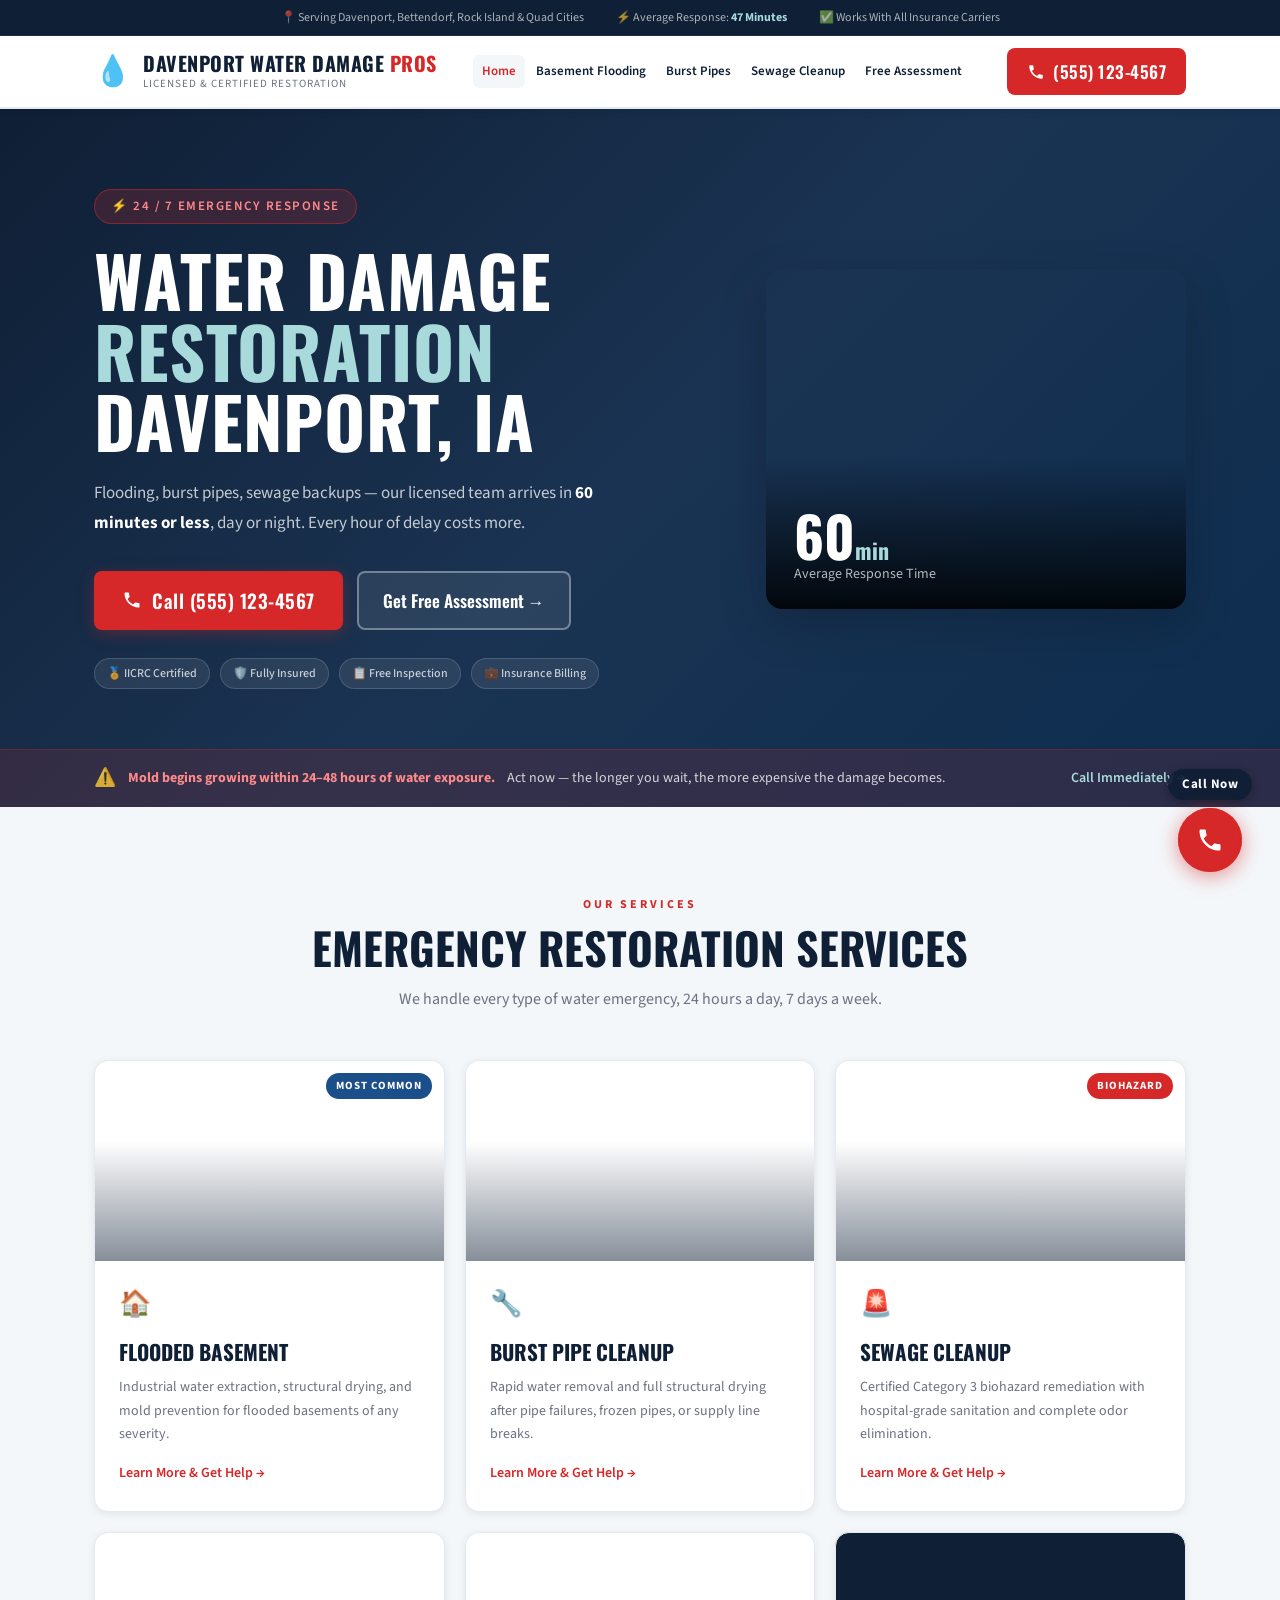
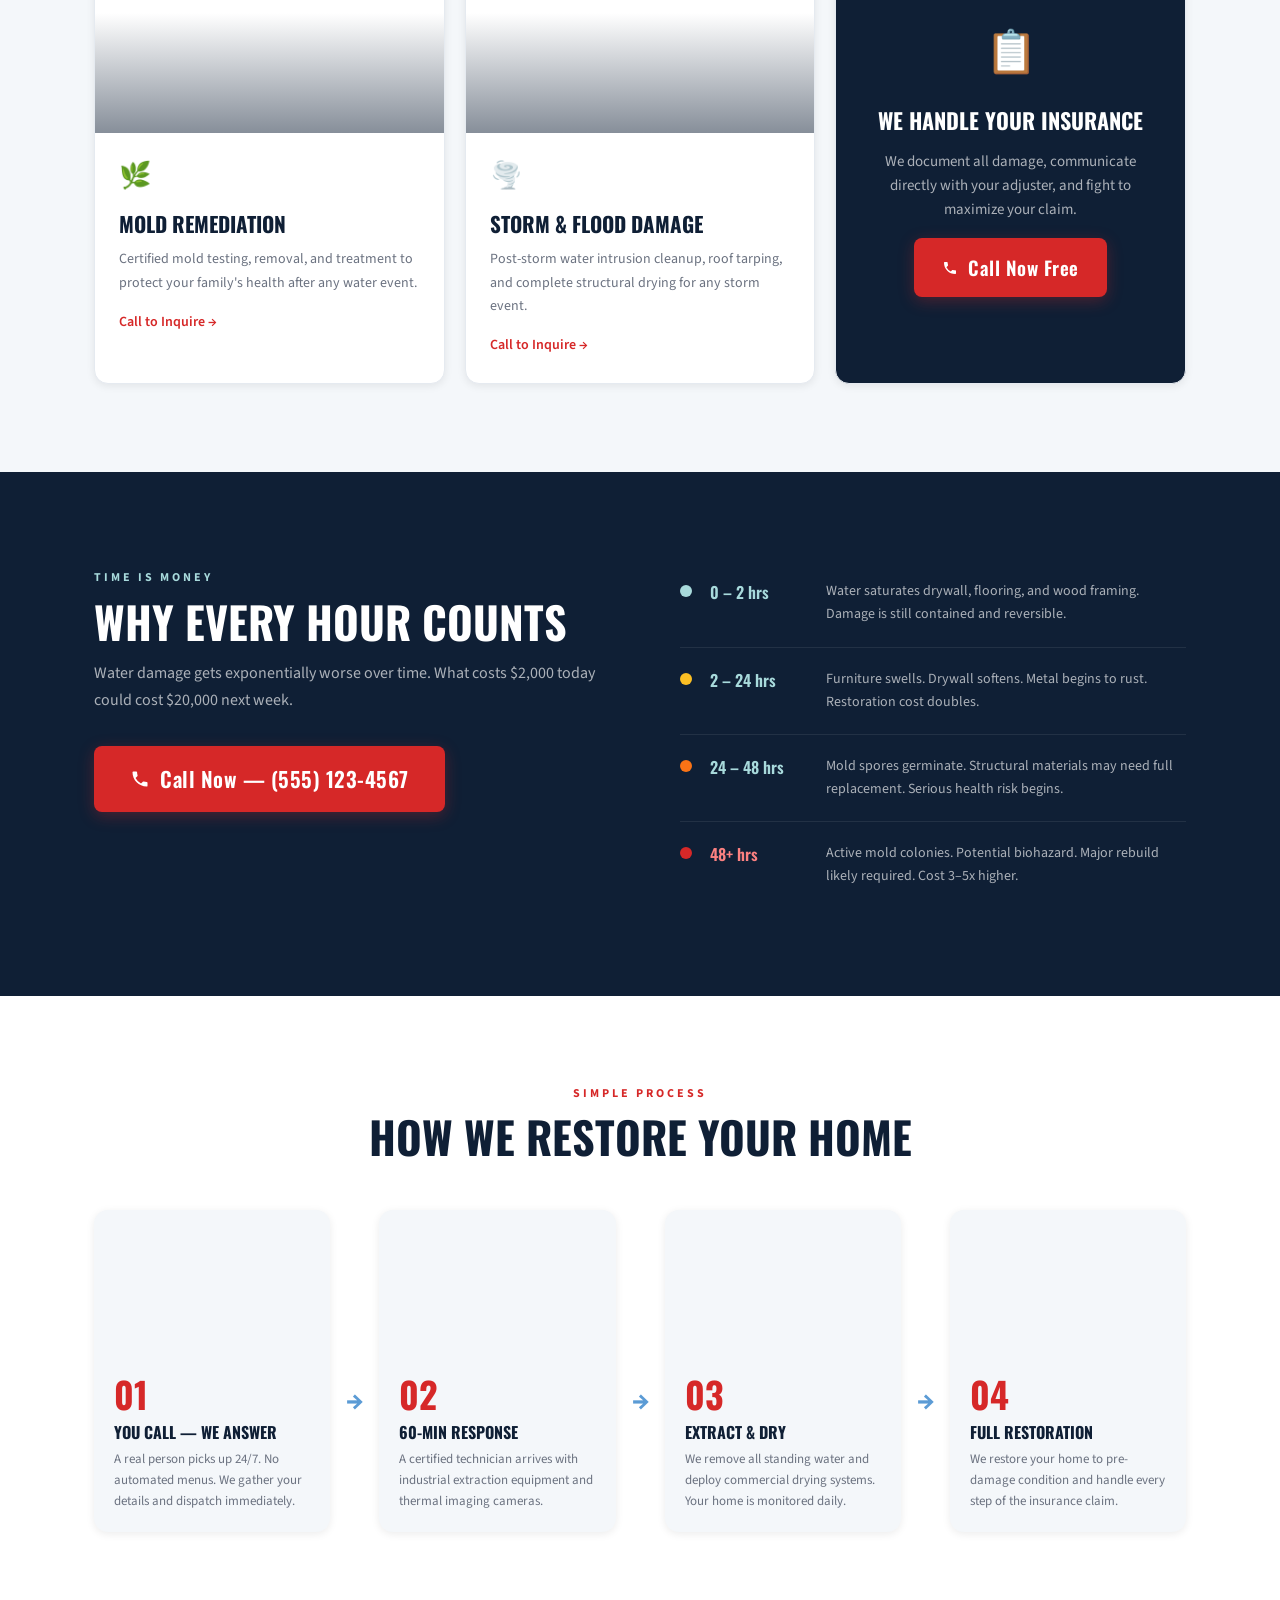
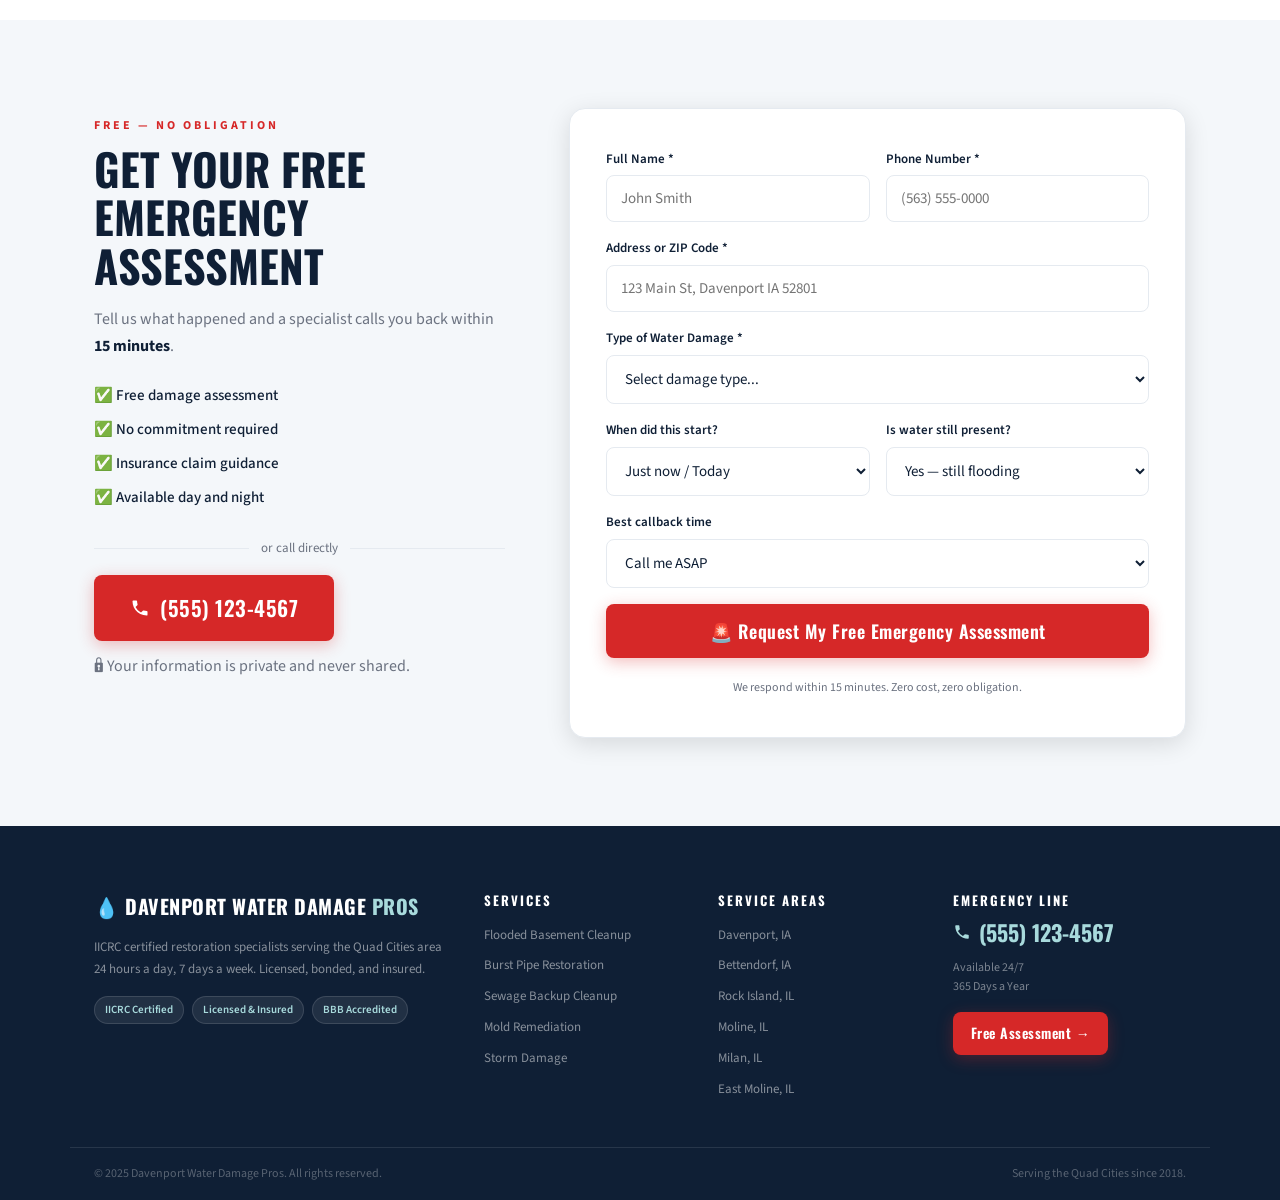
==== website/index.html @ d760209d "Add detailed website pages and lead form with JS handling" ====
<!DOCTYPE html>
<html lang="en">
<head>
  <meta charset="UTF-8" />
  <meta name="viewport" content="width=device-width, initial-scale=1.0"/>
  <meta name="description" content="24/7 emergency water damage restoration in Davenport, IA. Licensed specialists respond in 60 minutes. Flooded basements, burst pipes, sewage cleanup."/>
  <title>Emergency Water Damage Restoration Davenport IA | 24/7 Response</title>
  <link rel="preconnect" href="https://fonts.googleapis.com">
  <link href="https://fonts.googleapis.com/css2?family=Oswald:wght@400;600;700&family=Source+Sans+3:wght@400;500;600&display=swap" rel="stylesheet">
  <link rel="stylesheet" href="styles.css"/>
</head>
<body>

  <!-- TOP BAR -->
  <div class="top-bar">
    <div class="container top-bar-inner">
      <span>📍 Serving Davenport, Bettendorf, Rock Island & Quad Cities</span>
      <span>⚡ Average Response: <strong>47 Minutes</strong></span>
      <span>✅ Works With All Insurance Carriers</span>
    </div>
  </div>

  <!-- HEADER -->
  <header class="site-header">
    <div class="header-inner container">
      <a href="index.html" class="logo">
        <div class="logo-icon-wrap">💧</div>
        <div>
          <div class="logo-name">Davenport Water Damage <span>Pros</span></div>
          <div class="logo-tagline">Licensed & Certified Restoration</div>
        </div>
      </a>
      <nav class="nav-links">
        <a href="index.html" class="active">Home</a>
        <a href="basement.html">Basement Flooding</a>
        <a href="burst-pipe.html">Burst Pipes</a>
        <a href="sewage.html">Sewage Cleanup</a>
        <a href="#contact">Free Assessment</a>
      </nav>
      <a href="tel:+15551234567" class="header-call-btn">
        <svg width="18" height="18" viewBox="0 0 24 24" fill="currentColor"><path d="M6.62 10.79a15.05 15.05 0 006.59 6.59l2.2-2.2a1 1 0 011.01-.24c1.12.37 2.33.57 3.58.57a1 1 0 011 1V20a1 1 0 01-1 1C10.61 21 3 13.39 3 4a1 1 0 011-1h3.5a1 1 0 011 1c0 1.25.2 2.45.57 3.58a1 1 0 01-.24 1.01l-2.21 2.2z"/></svg>
        (555) 123-4567
      </a>
    </div>
  </header>

  <!-- HERO -->
  <section class="hero">
    <div class="hero-image-overlay"></div>
    <div class="hero-content container">
      <div class="hero-left">
        <div class="hero-badge">⚡ 24 / 7 Emergency Response</div>
        <h1 class="hero-title">
          Water Damage<br/>
          <span class="hero-accent">Restoration</span><br/>
          Davenport, IA
        </h1>
        <p class="hero-sub">
          Flooding, burst pipes, sewage backups — our licensed team arrives in <strong>60 minutes or less</strong>, day or night. Every hour of delay costs more.
        </p>
        <div class="hero-actions">
          <a href="tel:+15551234567" class="btn-emergency">
            <svg width="20" height="20" viewBox="0 0 24 24" fill="currentColor"><path d="M6.62 10.79a15.05 15.05 0 006.59 6.59l2.2-2.2a1 1 0 011.01-.24c1.12.37 2.33.57 3.58.57a1 1 0 011 1V20a1 1 0 01-1 1C10.61 21 3 13.39 3 4a1 1 0 011-1h3.5a1 1 0 011 1c0 1.25.2 2.45.57 3.58a1 1 0 01-.24 1.01l-2.21 2.2z"/></svg>
            Call (555) 123-4567
          </a>
          <a href="#contact" class="btn-outline-white">Get Free Assessment →</a>
        </div>
        <div class="hero-trust-row">
          <div class="trust-pill">🏅 IICRC Certified</div>
          <div class="trust-pill">🛡️ Fully Insured</div>
          <div class="trust-pill">📋 Free Inspection</div>
          <div class="trust-pill">💼 Insurance Billing</div>
        </div>
      </div>
      <div class="hero-right">
        <div class="hero-card">
          <div class="hero-card-img" style="background-image:url('https://images.unsplash.com/photo-1558618666-fcd25c85cd64?w=600&auto=format&fit=crop')"></div>
          <div class="hero-card-stat">
            <div class="stat-num">60<span>min</span></div>
            <div class="stat-label">Average Response Time</div>
          </div>
        </div>
      </div>
    </div>
    <div class="hero-mold-warning">
      <div class="container">
        <span class="warning-icon">⚠️</span>
        <strong>Mold begins growing within 24–48 hours of water exposure.</strong>
        <span>Act now — the longer you wait, the more expensive the damage becomes.</span>
        <a href="tel:+15551234567">Call Immediately →</a>
      </div>
    </div>
  </section>

  <!-- SERVICES WITH IMAGES -->
  <section class="services-section" id="services">
    <div class="container">
      <div class="section-header">
        <div class="section-eyebrow">Our Services</div>
        <h2 class="section-title">Emergency Restoration Services</h2>
        <p class="section-sub">We handle every type of water emergency, 24 hours a day, 7 days a week.</p>
      </div>

      <div class="services-grid">

        <a href="basement.html" class="service-card">
          <div class="service-img" style="background-image:url('https://images.unsplash.com/photo-1504307651254-35680f356dfd?w=600&auto=format&fit=crop')">
            <div class="service-img-overlay"></div>
            <div class="service-badge">Most Common</div>
          </div>
          <div class="service-body">
            <div class="service-icon-sm">🏠</div>
            <h3>Flooded Basement</h3>
            <p>Industrial water extraction, structural drying, and mold prevention for flooded basements of any severity.</p>
            <span class="service-cta">Learn More & Get Help →</span>
          </div>
        </a>

        <a href="burst-pipe.html" class="service-card">
          <div class="service-img" style="background-image:url('https://images.unsplash.com/photo-1585771724684-38269d6639fd?w=600&auto=format&fit=crop')">
            <div class="service-img-overlay"></div>
          </div>
          <div class="service-body">
            <div class="service-icon-sm">🔧</div>
            <h3>Burst Pipe Cleanup</h3>
            <p>Rapid water removal and full structural drying after pipe failures, frozen pipes, or supply line breaks.</p>
            <span class="service-cta">Learn More & Get Help →</span>
          </div>
        </a>

        <a href="sewage.html" class="service-card">
          <div class="service-img" style="background-image:url('https://images.unsplash.com/photo-1581094794329-c8112a89af12?w=600&auto=format&fit=crop')">
            <div class="service-img-overlay"></div>
            <div class="service-badge urgent">Biohazard</div>
          </div>
          <div class="service-body">
            <div class="service-icon-sm">🚨</div>
            <h3>Sewage Cleanup</h3>
            <p>Certified Category 3 biohazard remediation with hospital-grade sanitation and complete odor elimination.</p>
            <span class="service-cta">Learn More & Get Help →</span>
          </div>
        </a>

        <div class="service-card">
          <div class="service-img" style="background-image:url('https://images.unsplash.com/photo-1503387762-592deb58ef4e?w=600&auto=format&fit=crop')">
            <div class="service-img-overlay"></div>
          </div>
          <div class="service-body">
            <div class="service-icon-sm">🌿</div>
            <h3>Mold Remediation</h3>
            <p>Certified mold testing, removal, and treatment to protect your family's health after any water event.</p>
            <span class="service-cta">Call to Inquire →</span>
          </div>
        </div>

        <div class="service-card">
          <div class="service-img" style="background-image:url('https://images.unsplash.com/photo-1561484930-998b6a7b22e8?w=600&auto=format&fit=crop')">
            <div class="service-img-overlay"></div>
          </div>
          <div class="service-body">
            <div class="service-icon-sm">🌪️</div>
            <h3>Storm & Flood Damage</h3>
            <p>Post-storm water intrusion cleanup, roof tarping, and complete structural drying for any storm event.</p>
            <span class="service-cta">Call to Inquire →</span>
          </div>
        </div>

        <div class="service-card highlight-card">
          <div class="highlight-card-inner">
            <div class="highlight-icon">📋</div>
            <h3>We Handle Your Insurance</h3>
            <p>We document all damage, communicate directly with your adjuster, and fight to maximize your claim.</p>
            <a href="tel:+15551234567" class="btn-emergency mt-16">
              <svg width="16" height="16" viewBox="0 0 24 24" fill="currentColor"><path d="M6.62 10.79a15.05 15.05 0 006.59 6.59l2.2-2.2a1 1 0 011.01-.24c1.12.37 2.33.57 3.58.57a1 1 0 011 1V20a1 1 0 01-1 1C10.61 21 3 13.39 3 4a1 1 0 011-1h3.5a1 1 0 011 1c0 1.25.2 2.45.57 3.58a1 1 0 01-.24 1.01l-2.21 2.2z"/></svg>
              Call Now Free
            </a>
          </div>
        </div>

      </div>
    </div>
  </section>

  <!-- WHY FAST MATTERS -->
  <section class="timeline-section">
    <div class="container timeline-grid">
      <div class="timeline-left">
        <div class="section-eyebrow light">Time Is Money</div>
        <h2 class="section-title light">Why Every Hour Counts</h2>
        <p style="color:rgba(255,255,255,0.65);margin-bottom:32px;line-height:1.7">Water damage gets exponentially worse over time. What costs $2,000 today could cost $20,000 next week.</p>
        <a href="tel:+15551234567" class="btn-emergency large">
          <svg width="20" height="20" viewBox="0 0 24 24" fill="currentColor"><path d="M6.62 10.79a15.05 15.05 0 006.59 6.59l2.2-2.2a1 1 0 011.01-.24c1.12.37 2.33.57 3.58.57a1 1 0 011 1V20a1 1 0 01-1 1C10.61 21 3 13.39 3 4a1 1 0 011-1h3.5a1 1 0 011 1c0 1.25.2 2.45.57 3.58a1 1 0 01-.24 1.01l-2.21 2.2z"/></svg>
          Call Now — (555) 123-4567
        </a>
      </div>
      <div class="timeline-right">
        <div class="tl-item">
          <div class="tl-dot"></div>
          <div class="tl-time">0 – 2 hrs</div>
          <div class="tl-desc">Water saturates drywall, flooring, and wood framing. Damage is still contained and reversible.</div>
        </div>
        <div class="tl-item">
          <div class="tl-dot yellow"></div>
          <div class="tl-time">2 – 24 hrs</div>
          <div class="tl-desc">Furniture swells. Drywall softens. Metal begins to rust. Restoration cost doubles.</div>
        </div>
        <div class="tl-item">
          <div class="tl-dot orange"></div>
          <div class="tl-time">24 – 48 hrs</div>
          <div class="tl-desc">Mold spores germinate. Structural materials may need full replacement. Serious health risk begins.</div>
        </div>
        <div class="tl-item red">
          <div class="tl-dot red-dot"></div>
          <div class="tl-time">48+ hrs</div>
          <div class="tl-desc">Active mold colonies. Potential biohazard. Major rebuild likely required. Cost 3–5x higher.</div>
        </div>
      </div>
    </div>
  </section>

  <!-- PROCESS -->
  <section class="process-section" id="process">
    <div class="container">
      <div class="section-header">
        <div class="section-eyebrow">Simple Process</div>
        <h2 class="section-title">How We Restore Your Home</h2>
      </div>
      <div class="process-grid">
        <div class="process-step">
          <div class="process-img" style="background-image:url('https://images.unsplash.com/photo-1521791136064-7986c2920216?w=400&auto=format&fit=crop')"></div>
          <div class="process-num">01</div>
          <h4>You Call — We Answer</h4>
          <p>A real person picks up 24/7. No automated menus. We gather your details and dispatch immediately.</p>
        </div>
        <div class="process-arrow">→</div>
        <div class="process-step">
          <div class="process-img" style="background-image:url('https://images.unsplash.com/photo-1504307651254-35680f356dfd?w=400&auto=format&fit=crop')"></div>
          <div class="process-num">02</div>
          <h4>60-Min Response</h4>
          <p>A certified technician arrives with industrial extraction equipment and thermal imaging cameras.</p>
        </div>
        <div class="process-arrow">→</div>
        <div class="process-step">
          <div class="process-img" style="background-image:url('https://images.unsplash.com/photo-1581094794329-c8112a89af12?w=400&auto=format&fit=crop')"></div>
          <div class="process-num">03</div>
          <h4>Extract & Dry</h4>
          <p>We remove all standing water and deploy commercial drying systems. Your home is monitored daily.</p>
        </div>
        <div class="process-arrow">→</div>
        <div class="process-step">
          <div class="process-img" style="background-image:url('https://images.unsplash.com/photo-1560518883-ce09059eeffa?w=400&auto=format&fit=crop')"></div>
          <div class="process-num">04</div>
          <h4>Full Restoration</h4>
          <p>We restore your home to pre-damage condition and handle every step of the insurance claim.</p>
        </div>
      </div>
    </div>
  </section>

  <!-- LEAD FORM -->
  <section class="contact-section" id="contact">
    <div class="container contact-grid">
      <div class="contact-left">
        <div class="section-eyebrow">Free — No Obligation</div>
        <h2 class="section-title">Get Your Free Emergency Assessment</h2>
        <p>Tell us what happened and a specialist calls you back within <strong>15 minutes</strong>.</p>

        <div class="contact-bullets">
          <div class="cbullet">✅ Free damage assessment</div>
          <div class="cbullet">✅ No commitment required</div>
          <div class="cbullet">✅ Insurance claim guidance</div>
          <div class="cbullet">✅ Available day and night</div>
        </div>

        <div class="contact-or">
          <div class="or-line"></div><span>or call directly</span><div class="or-line"></div>
        </div>
        <a href="tel:+15551234567" class="btn-emergency large">
          <svg width="20" height="20" viewBox="0 0 24 24" fill="currentColor"><path d="M6.62 10.79a15.05 15.05 0 006.59 6.59l2.2-2.2a1 1 0 011.01-.24c1.12.37 2.33.57 3.58.57a1 1 0 011 1V20a1 1 0 01-1 1C10.61 21 3 13.39 3 4a1 1 0 011-1h3.5a1 1 0 011 1c0 1.25.2 2.45.57 3.58a1 1 0 01-.24 1.01l-2.21 2.2z"/></svg>
          (555) 123-4567
        </a>
        <p class="privacy-note">🔒 Your information is private and never shared.</p>
      </div>

      <div class="contact-right">
        <form class="lead-form" id="leadForm">
          <div class="form-row">
            <div class="form-group">
              <label>Full Name *</label>
              <input type="text" name="name" placeholder="John Smith" required />
            </div>
            <div class="form-group">
              <label>Phone Number *</label>
              <input type="tel" name="phone" placeholder="(563) 555-0000" required />
            </div>
          </div>
          <div class="form-group">
            <label>Address or ZIP Code *</label>
            <input type="text" name="address" placeholder="123 Main St, Davenport IA 52801" required />
          </div>
          <div class="form-group">
            <label>Type of Water Damage *</label>
            <select name="damage_type" required>
              <option value="">Select damage type...</option>
              <option>Flooded Basement</option>
              <option>Burst or Leaking Pipe</option>
              <option>Sewage Backup</option>
              <option>Storm / Roof Leak</option>
              <option>Appliance Leak</option>
              <option>Other</option>
            </select>
          </div>
          <div class="form-row">
            <div class="form-group">
              <label>When did this start?</label>
              <select name="when_started">
                <option>Just now / Today</option>
                <option>Yesterday</option>
                <option>2–3 days ago</option>
                <option>More than 3 days ago</option>
              </select>
            </div>
            <div class="form-group">
              <label>Is water still present?</label>
              <select name="water_present">
                <option>Yes — still flooding</option>
                <option>Yes — standing water</option>
                <option>No — stopped</option>
                <option>Not sure</option>
              </select>
            </div>
          </div>
          <div class="form-group">
            <label>Best callback time</label>
            <select name="callback_time">
              <option>Call me ASAP</option>
              <option>Within the hour</option>
              <option>Today afternoon</option>
              <option>Today evening</option>
            </select>
          </div>
          <button type="submit" class="btn-emergency full">
            🚨 Request My Free Emergency Assessment
          </button>
          <p class="form-note">We respond within 15 minutes. Zero cost, zero obligation.</p>
        </form>
        <div id="formSuccess" class="form-success hidden">
          <div class="success-check">✅</div>
          <h3>Request Received!</h3>
          <p>A specialist will call you within <strong>15 minutes</strong>. For faster service:</p>
          <a href="tel:+15551234567" class="btn-emergency">
            <svg width="18" height="18" viewBox="0 0 24 24" fill="currentColor"><path d="M6.62 10.79a15.05 15.05 0 006.59 6.59l2.2-2.2a1 1 0 011.01-.24c1.12.37 2.33.57 3.58.57a1 1 0 011 1V20a1 1 0 01-1 1C10.61 21 3 13.39 3 4a1 1 0 011-1h3.5a1 1 0 011 1c0 1.25.2 2.45.57 3.58a1 1 0 01-.24 1.01l-2.21 2.2z"/></svg>
            Call (555) 123-4567 Now
          </a>
        </div>
      </div>
    </div>
  </section>

  <!-- FOOTER -->
  <footer class="site-footer">
    <div class="container footer-grid">
      <div class="footer-brand">
        <div class="footer-logo">💧 Davenport Water Damage <span>Pros</span></div>
        <p>IICRC certified restoration specialists serving the Quad Cities area 24 hours a day, 7 days a week. Licensed, bonded, and insured.</p>
        <div class="footer-certifications">
          <span class="cert-badge">IICRC Certified</span>
          <span class="cert-badge">Licensed & Insured</span>
          <span class="cert-badge">BBB Accredited</span>
        </div>
      </div>
      <div class="footer-nav">
        <div class="footer-nav-title">Services</div>
        <a href="basement.html">Flooded Basement Cleanup</a>
        <a href="burst-pipe.html">Burst Pipe Restoration</a>
        <a href="sewage.html">Sewage Backup Cleanup</a>
        <a href="#services">Mold Remediation</a>
        <a href="#services">Storm Damage</a>
      </div>
      <div class="footer-nav">
        <div class="footer-nav-title">Service Areas</div>
        <span>Davenport, IA</span>
        <span>Bettendorf, IA</span>
        <span>Rock Island, IL</span>
        <span>Moline, IL</span>
        <span>Milan, IL</span>
        <span>East Moline, IL</span>
      </div>
      <div class="footer-contact">
        <div class="footer-nav-title">Emergency Line</div>
        <a href="tel:+15551234567" class="footer-phone">
          <svg width="18" height="18" viewBox="0 0 24 24" fill="currentColor"><path d="M6.62 10.79a15.05 15.05 0 006.59 6.59l2.2-2.2a1 1 0 011.01-.24c1.12.37 2.33.57 3.58.57a1 1 0 011 1V20a1 1 0 01-1 1C10.61 21 3 13.39 3 4a1 1 0 011-1h3.5a1 1 0 011 1c0 1.25.2 2.45.57 3.58a1 1 0 01-.24 1.01l-2.21 2.2z"/></svg>
          (555) 123-4567
        </a>
        <div class="footer-hours">Available 24/7<br/>365 Days a Year</div>
        <a href="#contact" class="btn-emergency mt-16" style="font-size:14px;padding:10px 18px">Free Assessment →</a>
      </div>
    </div>
    <div class="footer-bottom">
      <div class="container footer-bottom-inner">
        <span>© 2025 Davenport Water Damage Pros. All rights reserved.</span>
        <span>Serving the Quad Cities since 2018.</span>
      </div>
    </div>
  </footer>

  <!-- FLOATING CALL BUTTON -->
  <div class="float-call-wrap">
    <div class="float-call-label">Call Now</div>
    <a href="tel:+15551234567" class="float-call-btn" aria-label="Call now">
      <svg width="28" height="28" viewBox="0 0 24 24" fill="currentColor"><path d="M6.62 10.79a15.05 15.05 0 006.59 6.59l2.2-2.2a1 1 0 011.01-.24c1.12.37 2.33.57 3.58.57a1 1 0 011 1V20a1 1 0 01-1 1C10.61 21 3 13.39 3 4a1 1 0 011-1h3.5a1 1 0 011 1c0 1.25.2 2.45.57 3.58a1 1 0 01-.24 1.01l-2.21 2.2z"/></svg>
    </a>
  </div>

  <script src="script.js"></script>
</body>
</html>
---- website/styles.css ----
/* ============================================
   DAVENPORT WATER DAMAGE PROS v2
   Premium emergency restoration site
   ============================================ */

:root {
  --red: #D62828;
  --red-hover: #b51f1f;
  --red-glow: rgba(214,40,40,0.35);
  --navy: #0f1f35;
  --navy-mid: #1a3352;
  --blue: #1B4F8A;
  --blue-light: #5B9BD5;
  --sky: #A8DADC;
  --white: #ffffff;
  --off-white: #F4F7FA;
  --gray: #6B7280;
  --gray-light: #E5EAF0;
  --font-display: 'Oswald', sans-serif;
  --font-body: 'Source Sans 3', sans-serif;
  --shadow-sm: 0 2px 8px rgba(0,0,0,0.08);
  --shadow-md: 0 6px 24px rgba(0,0,0,0.12);
  --shadow-lg: 0 16px 48px rgba(0,0,0,0.18);
  --radius: 10px;
}

*, *::before, *::after { box-sizing: border-box; margin: 0; padding: 0; }
html { scroll-behavior: smooth; }
body { font-family: var(--font-body); color: var(--navy); background: var(--white); line-height: 1.6; }
a { text-decoration: none; color: inherit; }
img { max-width: 100%; }

.container { max-width: 1140px; margin: 0 auto; padding: 0 24px; }
.mt-16 { margin-top: 16px; }

/* ---- ANIMATIONS ---- */
@keyframes fadeUp { from { opacity: 0; transform: translateY(20px); } to { opacity: 1; transform: translateY(0); } }
@keyframes pulse-red { 0%,100% { box-shadow: 0 0 0 0 var(--red-glow); } 60% { box-shadow: 0 0 0 16px rgba(214,40,40,0); } }
@keyframes float { 0%,100% { transform: translateY(0); } 50% { transform: translateY(-6px); } }
@keyframes ring-expand { 0% { transform: scale(1); opacity: 0.6; } 100% { transform: scale(2.2); opacity: 0; } }

/* ---- TOP BAR ---- */
.top-bar {
  background: var(--navy);
  padding: 8px 0;
  font-size: 12px;
  color: rgba(255,255,255,0.65);
  border-bottom: 1px solid rgba(255,255,255,0.08);
}
.top-bar-inner {
  display: flex;
  justify-content: center;
  gap: 32px;
  flex-wrap: wrap;
}
.top-bar strong { color: var(--sky); }

/* ---- HEADER ---- */
.site-header {
  position: sticky; top: 0; z-index: 100;
  background: var(--white);
  border-bottom: 2px solid var(--gray-light);
  box-shadow: var(--shadow-sm);
}
.header-inner {
  display: flex; align-items: center; justify-content: space-between;
  padding-top: 12px; padding-bottom: 12px; gap: 16px;
  flex-wrap: nowrap; overflow: visible;
}
.logo { display: flex; align-items: center; gap: 12px; }
.logo-icon-wrap { font-size: 30px; line-height: 1; }
.logo-name {
  font-family: var(--font-display);
  font-size: 20px; font-weight: 700;
  color: var(--navy); line-height: 1.2;
  text-transform: uppercase; letter-spacing: 0.5px;
}
.logo-name span { color: var(--red); }
.logo-tagline { font-size: 11px; color: var(--gray); letter-spacing: 1px; text-transform: uppercase; }

.nav-links { display: flex; align-items: center; gap: 2px; flex-shrink: 0; }
.nav-links a {
  font-size: 13px; font-weight: 600; color: var(--navy);
  padding: 6px 9px; border-radius: 6px;
  transition: all 0.15s;
  white-space: nowrap;
}
.nav-links a:hover, .nav-links a.active { background: var(--off-white); color: var(--red); }

.header-call-btn {
  display: flex; align-items: center; gap: 8px;
  background: var(--red); color: white;
  padding: 10px 20px; border-radius: 8px;
  font-family: var(--font-display);
  font-size: 17px; font-weight: 600; letter-spacing: 0.5px;
  transition: background 0.2s;
  white-space: nowrap;
  animation: pulse-red 2.5s infinite;
}
.header-call-btn:hover { background: var(--red-hover); }

/* ---- BUTTONS ---- */
.btn-emergency {
  display: inline-flex; align-items: center; gap: 10px;
  background: var(--red); color: white;
  padding: 14px 28px; border-radius: 8px;
  font-family: var(--font-display);
  font-size: 19px; font-weight: 600; letter-spacing: 0.5px;
  border: none; cursor: pointer;
  transition: background 0.2s, transform 0.15s;
  box-shadow: 0 4px 16px rgba(214,40,40,0.3);
}
.btn-emergency:hover { background: var(--red-hover); transform: translateY(-2px); }
.btn-emergency.large { font-size: 21px; padding: 16px 36px; }
.btn-emergency.full { width: 100%; justify-content: center; font-size: 18px; }

.btn-outline-white {
  display: inline-flex; align-items: center; gap: 8px;
  background: rgba(255,255,255,0.08);
  color: white; padding: 14px 24px; border-radius: 8px;
  font-family: var(--font-display); font-size: 17px; font-weight: 600;
  border: 2px solid rgba(255,255,255,0.35);
  transition: all 0.2s;
}
.btn-outline-white:hover { background: rgba(255,255,255,0.15); border-color: white; }

/* ---- HERO ---- */
.hero {
  background: linear-gradient(135deg, var(--navy) 0%, var(--navy-mid) 50%, #0d2d4f 100%);
  position: relative; overflow: hidden;
}
.hero-image-overlay {
  position: absolute; inset: 0;
  background:
    url('https://images.unsplash.com/photo-1558618666-fcd25c85cd64?w=1400&auto=format&fit=crop') center/cover no-repeat;
  opacity: 0.07;
}
.hero-content {
  position: relative; z-index: 1;
  display: grid; grid-template-columns: 1fr 420px; gap: 60px;
  align-items: center; padding: 80px 24px 60px;
}
.hero-badge {
  display: inline-flex; align-items: center; gap: 8px;
  background: rgba(214,40,40,0.2); border: 1px solid rgba(214,40,40,0.5);
  color: #ff8a8a; padding: 6px 16px; border-radius: 100px;
  font-size: 13px; font-weight: 600; letter-spacing: 1.5px; text-transform: uppercase;
  margin-bottom: 20px;
  animation: fadeUp 0.5s ease both;
}
.hero-title {
  font-family: var(--font-display);
  font-size: clamp(44px, 5.5vw, 72px);
  font-weight: 700; color: white; line-height: 1.0;
  text-transform: uppercase; letter-spacing: 1px;
  margin-bottom: 24px;
  animation: fadeUp 0.5s 0.1s ease both;
}
.hero-accent { color: var(--sky); }
.hero-sub {
  font-size: 17px; color: rgba(255,255,255,0.75);
  max-width: 520px; line-height: 1.75; margin-bottom: 32px;
  animation: fadeUp 0.5s 0.2s ease both;
}
.hero-sub strong { color: white; }
.hero-actions {
  display: flex; gap: 14px; flex-wrap: wrap; margin-bottom: 28px;
  animation: fadeUp 0.5s 0.3s ease both;
}
.hero-trust-row {
  display: flex; gap: 10px; flex-wrap: wrap;
  animation: fadeUp 0.5s 0.4s ease both;
}
.trust-pill {
  background: rgba(255,255,255,0.08); border: 1px solid rgba(255,255,255,0.15);
  color: rgba(255,255,255,0.75); padding: 5px 12px; border-radius: 100px;
  font-size: 12px; font-weight: 500;
}

/* Hero right card */
.hero-right { animation: fadeUp 0.5s 0.5s ease both; }
.hero-card { position: relative; border-radius: 16px; overflow: hidden; box-shadow: var(--shadow-lg); }
.hero-card-img {
  height: 340px;
  background-size: cover; background-position: center;
}
.hero-card-stat {
  position: absolute; bottom: 0; left: 0; right: 0;
  background: linear-gradient(transparent, rgba(0,0,0,0.85));
  padding: 48px 28px 24px;
  display: flex; flex-direction: column;
}
.stat-num {
  font-family: var(--font-display); font-size: 56px; font-weight: 700;
  color: white; line-height: 1;
}
.stat-num span { font-size: 22px; color: var(--sky); }
.stat-label { color: rgba(255,255,255,0.7); font-size: 14px; }

/* Mold warning bar */
.hero-mold-warning {
  background: rgba(214,40,40,0.15);
  border-top: 1px solid rgba(214,40,40,0.3);
  padding: 14px 24px;
  position: relative; z-index: 1;
}
.hero-mold-warning .container {
  display: flex; align-items: center; gap: 12px; flex-wrap: wrap;
  font-size: 14px; color: rgba(255,255,255,0.8);
}
.warning-icon { font-size: 18px; flex-shrink: 0; }
.hero-mold-warning strong { color: #ff8a8a; }
.hero-mold-warning a { color: var(--sky); font-weight: 600; margin-left: auto; }

/* ---- SECTION COMMON ---- */
.section-header { text-align: center; margin-bottom: 48px; }
.section-eyebrow {
  text-transform: uppercase; letter-spacing: 3px;
  font-size: 12px; font-weight: 700; color: var(--red);
  margin-bottom: 10px;
}
.section-eyebrow.light { color: var(--sky); }
.section-title {
  font-family: var(--font-display);
  font-size: clamp(28px, 4vw, 44px); font-weight: 700;
  color: var(--navy); text-transform: uppercase;
  line-height: 1.1; margin-bottom: 14px;
}
.section-title.light { color: white; }
.section-sub { font-size: 16px; color: var(--gray); max-width: 560px; margin: 0 auto; }

/* ---- SERVICES ---- */
.services-section { padding: 88px 0; background: var(--off-white); }
.services-grid {
  display: grid;
  grid-template-columns: repeat(3, 1fr);
  gap: 20px;
}
.service-card {
  background: white; border-radius: 14px;
  overflow: hidden; box-shadow: var(--shadow-sm);
  transition: all 0.25s; display: block;
  border: 1px solid var(--gray-light);
}
.service-card:hover { transform: translateY(-5px); box-shadow: var(--shadow-md); }

.service-img {
  height: 200px; background-size: cover; background-position: center;
  position: relative;
}
.service-img-overlay {
  position: absolute; inset: 0;
  background: linear-gradient(to bottom, transparent 40%, rgba(15,31,53,0.5));
}
.service-badge {
  position: absolute; top: 12px; right: 12px;
  background: var(--blue); color: white;
  padding: 4px 10px; border-radius: 100px;
  font-size: 11px; font-weight: 700; letter-spacing: 1px; text-transform: uppercase;
}
.service-badge.urgent { background: var(--red); }

.service-body { padding: 22px 24px 26px; }
.service-icon-sm { font-size: 26px; margin-bottom: 10px; display: block; }
.service-body h3 {
  font-family: var(--font-display); font-size: 21px; font-weight: 700;
  color: var(--navy); text-transform: uppercase; margin-bottom: 8px;
}
.service-body p { font-size: 14px; color: var(--gray); line-height: 1.65; margin-bottom: 14px; }
.service-cta { color: var(--red); font-weight: 600; font-size: 14px; }

.highlight-card {
  background: var(--navy);
  display: flex; align-items: center; justify-content: center;
}
.highlight-card-inner { padding: 36px 28px; text-align: center; }
.highlight-icon { font-size: 42px; margin-bottom: 16px; }
.highlight-card h3 {
  font-family: var(--font-display); font-size: 22px; font-weight: 700;
  color: white; text-transform: uppercase; margin-bottom: 12px;
}
.highlight-card p { color: rgba(255,255,255,0.65); font-size: 15px; line-height: 1.6; margin-bottom: 0; }

/* ---- TIMELINE ---- */
.timeline-section {
  background: var(--navy);
  padding: 88px 0;
}
.timeline-grid {
  display: grid; grid-template-columns: 1fr 1fr; gap: 80px; align-items: start;
}
.timeline-left { padding-top: 8px; }
.tl-item {
  display: grid; grid-template-columns: 14px 100px 1fr; align-items: start;
  gap: 16px; padding: 20px 0; border-bottom: 1px solid rgba(255,255,255,0.08);
}
.tl-item:last-child { border-bottom: none; }
.tl-dot {
  width: 12px; height: 12px; border-radius: 50%;
  background: var(--sky); margin-top: 5px; flex-shrink: 0;
}
.tl-dot.yellow { background: #FBBF24; }
.tl-dot.orange { background: #F97316; }
.tl-dot.red-dot { background: var(--red); }
.tl-time {
  font-family: var(--font-display); font-size: 16px; font-weight: 600;
  color: var(--sky);
}
.tl-item.red .tl-time { color: #fc8181; }
.tl-desc { font-size: 14px; color: rgba(255,255,255,0.65); line-height: 1.65; }

/* ---- PROCESS ---- */
.process-section { padding: 88px 0; background: white; }
.process-grid {
  display: flex; align-items: flex-start; gap: 16px; flex-wrap: wrap; justify-content: center;
}
.process-step {
  flex: 1; min-width: 200px; max-width: 240px;
  background: var(--off-white); border-radius: 14px; overflow: hidden;
  box-shadow: var(--shadow-sm);
}
.process-img {
  height: 150px; background-size: cover; background-position: center;
}
.process-num {
  font-family: var(--font-display); font-size: 36px; font-weight: 700;
  color: var(--red); padding: 16px 20px 0; line-height: 1;
}
.process-step h4 {
  font-family: var(--font-display); font-size: 16px; font-weight: 700;
  color: var(--navy); text-transform: uppercase;
  padding: 8px 20px 4px;
}
.process-step p { font-size: 13px; color: var(--gray); padding: 0 20px 20px; line-height: 1.6; }
.process-arrow {
  font-size: 28px; color: var(--blue-light);
  align-self: center; padding-top: 60px; font-weight: 700; flex-shrink: 0;
}

/* ---- CONTACT ---- */
.contact-section { padding: 88px 0; background: var(--off-white); }
.contact-grid { display: grid; grid-template-columns: 1fr 1.5fr; gap: 64px; align-items: start; }
.contact-left { padding-top: 8px; }
.contact-left .section-title { text-align: left; margin-bottom: 16px; }
.contact-left p { color: var(--gray); font-size: 16px; margin-bottom: 24px; line-height: 1.7; }
.contact-left p strong { color: var(--navy); }
.contact-bullets { display: flex; flex-direction: column; gap: 10px; margin-bottom: 28px; }
.cbullet { font-size: 15px; color: var(--navy); font-weight: 500; }
.contact-or {
  display: flex; align-items: center; gap: 12px;
  color: var(--gray); font-size: 13px; margin-bottom: 16px;
}
.or-line { flex: 1; height: 1px; background: var(--gray-light); }
.privacy-note { font-size: 12px; color: var(--gray); margin-top: 12px; }

/* Form */
.contact-right {
  background: white; border-radius: 16px; padding: 40px 36px;
  box-shadow: var(--shadow-md); border: 1px solid var(--gray-light);
}
.lead-form { display: flex; flex-direction: column; gap: 16px; }
.form-row { display: grid; grid-template-columns: 1fr 1fr; gap: 16px; }
.form-group { display: flex; flex-direction: column; gap: 6px; }
.form-group label { font-size: 13px; font-weight: 600; color: var(--navy); }
.form-group input, .form-group select {
  padding: 12px 14px; border: 1.5px solid var(--gray-light);
  border-radius: 8px; font-family: var(--font-body);
  font-size: 15px; color: var(--navy); background: white;
  transition: border-color 0.2s; appearance: auto;
}
.form-group input:focus, .form-group select:focus {
  outline: none; border-color: var(--blue);
  box-shadow: 0 0 0 3px rgba(27,79,138,0.1);
}
.form-note { text-align: center; font-size: 12px; color: var(--gray); margin-top: 4px; }

.form-success { text-align: center; padding: 48px 20px; }
.form-success.hidden { display: none; }
.success-check { font-size: 52px; margin-bottom: 16px; }
.form-success h3 {
  font-family: var(--font-display); font-size: 28px; font-weight: 700;
  color: var(--navy); text-transform: uppercase; margin-bottom: 10px;
}
.form-success p { color: var(--gray); font-size: 15px; margin-bottom: 20px; }
.form-success p strong { color: var(--navy); }

/* ---- FOOTER ---- */
.site-footer { background: var(--navy); padding: 64px 0 0; }
.footer-grid {
  display: grid; grid-template-columns: 1.8fr 1fr 1fr 1.2fr; gap: 40px;
  padding-bottom: 48px; border-bottom: 1px solid rgba(255,255,255,0.1);
}
.footer-logo {
  font-family: var(--font-display); font-size: 20px; font-weight: 700;
  color: white; margin-bottom: 14px; text-transform: uppercase; letter-spacing: 0.5px;
}
.footer-logo span { color: var(--sky); }
.footer-brand p { font-size: 13px; color: rgba(255,255,255,0.5); line-height: 1.7; margin-bottom: 16px; }
.footer-certifications { display: flex; gap: 8px; flex-wrap: wrap; }
.cert-badge {
  font-size: 11px; font-weight: 600; padding: 4px 10px; border-radius: 100px;
  background: rgba(255,255,255,0.08); color: var(--sky);
  border: 1px solid rgba(255,255,255,0.12);
}
.footer-nav { display: flex; flex-direction: column; gap: 10px; }
.footer-nav-title {
  font-family: var(--font-display); font-size: 13px; font-weight: 700;
  color: white; text-transform: uppercase; letter-spacing: 2px; margin-bottom: 4px;
}
.footer-nav a, .footer-nav span { font-size: 13px; color: rgba(255,255,255,0.5); transition: color 0.2s; }
.footer-nav a:hover { color: var(--sky); }
.footer-phone {
  display: flex; align-items: center; gap: 8px;
  font-family: var(--font-display); font-size: 22px; font-weight: 700;
  color: var(--sky); margin-bottom: 8px;
}
.footer-hours { font-size: 12px; color: rgba(255,255,255,0.45); line-height: 1.6; }
.footer-bottom { padding: 16px 0; }
.footer-bottom-inner {
  display: flex; justify-content: space-between; flex-wrap: wrap;
  font-size: 12px; color: rgba(255,255,255,0.3); gap: 8px;
}

/* ---- FLOATING CALL BUTTON ---- */
.float-call-wrap {
  position: fixed; bottom: 28px; right: 28px;
  z-index: 999;
  display: flex; flex-direction: column; align-items: center; gap: 8px;
  pointer-events: none;
}
.float-call-label {
  background: rgba(15,31,53,0.92); color: white;
  padding: 5px 14px; border-radius: 100px;
  font-size: 13px; font-weight: 700; letter-spacing: 0.5px;
  box-shadow: 0 2px 10px rgba(0,0,0,0.3);
  pointer-events: none;
  white-space: nowrap;
  animation: float 2.5s ease-in-out infinite;
}
.float-call-btn {
  width: 64px; height: 64px; border-radius: 50%;
  background: var(--red); color: white;
  display: flex; align-items: center; justify-content: center;
  box-shadow: 0 4px 20px rgba(214,40,40,0.5), 0 0 0 0 var(--red-glow);
  animation: pulse-red 2s infinite;
  pointer-events: all;
  transition: transform 0.2s, background 0.2s;
  position: relative;
}
.float-call-btn::before {
  content: '';
  position: absolute; inset: 0; border-radius: 50%;
  border: 2px solid rgba(214,40,40,0.5);
  animation: ring-expand 2s infinite;
}
.float-call-btn::after {
  content: '';
  position: absolute; inset: 0; border-radius: 50%;
  border: 2px solid rgba(214,40,40,0.3);
  animation: ring-expand 2s 0.5s infinite;
}
.float-call-btn:hover { background: var(--red-hover); transform: scale(1.1); }

/* ---- INNER PAGES ---- */
.inner-hero {
  background: linear-gradient(135deg, var(--navy), var(--navy-mid));
  padding: 70px 24px; text-align: center; position: relative; overflow: hidden;
}
.inner-hero::before {
  content: ''; position: absolute; inset: 0;
  background: radial-gradient(ellipse at 80% 50%, rgba(91,155,213,0.12) 0%, transparent 60%);
}
.inner-hero .hero-title { font-size: clamp(32px, 5vw, 58px); position: relative; }
.inner-hero .hero-sub { font-size: 16px; margin: 0 auto 28px; max-width: 640px; position: relative; }
.inner-hero .hero-actions { justify-content: center; position: relative; }

.inner-content { max-width: 820px; margin: 0 auto; padding: 64px 24px; }
.inner-content h2 {
  font-family: var(--font-display); font-size: 26px; font-weight: 700;
  color: var(--navy); text-transform: uppercase; margin: 40px 0 14px;
}
.inner-content h2:first-child { margin-top: 0; }
.inner-content p { font-size: 15px; color: #444; line-height: 1.8; margin-bottom: 16px; }
.inner-content ul { padding-left: 20px; margin-bottom: 18px; }
.inner-content li { font-size: 15px; color: #444; line-height: 1.8; margin-bottom: 8px; }
.inner-cta-bar {
  background: var(--navy); border-radius: 14px;
  padding: 36px 32px; text-align: center; margin: 40px 0;
}
.inner-cta-bar h3 {
  font-family: var(--font-display); font-size: 26px; font-weight: 700;
  color: white; text-transform: uppercase; margin-bottom: 8px;
}
.inner-cta-bar p { color: rgba(255,255,255,0.65); font-size: 15px; margin-bottom: 22px; }

/* ---- RESPONSIVE ---- */
@media (max-width: 960px) {
  .hero-content { grid-template-columns: 1fr; gap: 40px; }
  .hero-right { max-width: 460px; }
  .services-grid { grid-template-columns: repeat(2, 1fr); }
  .footer-grid { grid-template-columns: 1fr 1fr; }
  .timeline-grid { grid-template-columns: 1fr; gap: 48px; }
  .contact-grid { grid-template-columns: 1fr; gap: 40px; }
  .nav-links { display: none; }
}

@media (max-width: 640px) {
  .services-grid { grid-template-columns: 1fr; }
  .footer-grid { grid-template-columns: 1fr; }
  .process-grid { flex-direction: column; align-items: center; }
  .process-arrow { transform: rotate(90deg); padding-top: 0; }
  .form-row { grid-template-columns: 1fr; }
  .top-bar-inner { flex-direction: column; gap: 4px; text-align: center; }
  .hero-content { padding: 48px 24px 40px; }
  .hero-actions { flex-direction: column; }
  .btn-emergency, .btn-outline-white { width: 100%; justify-content: center; }
  .float-call-btn { width: 58px; height: 58px; }
  .float-call-wrap { bottom: 20px; right: 20px; }
}
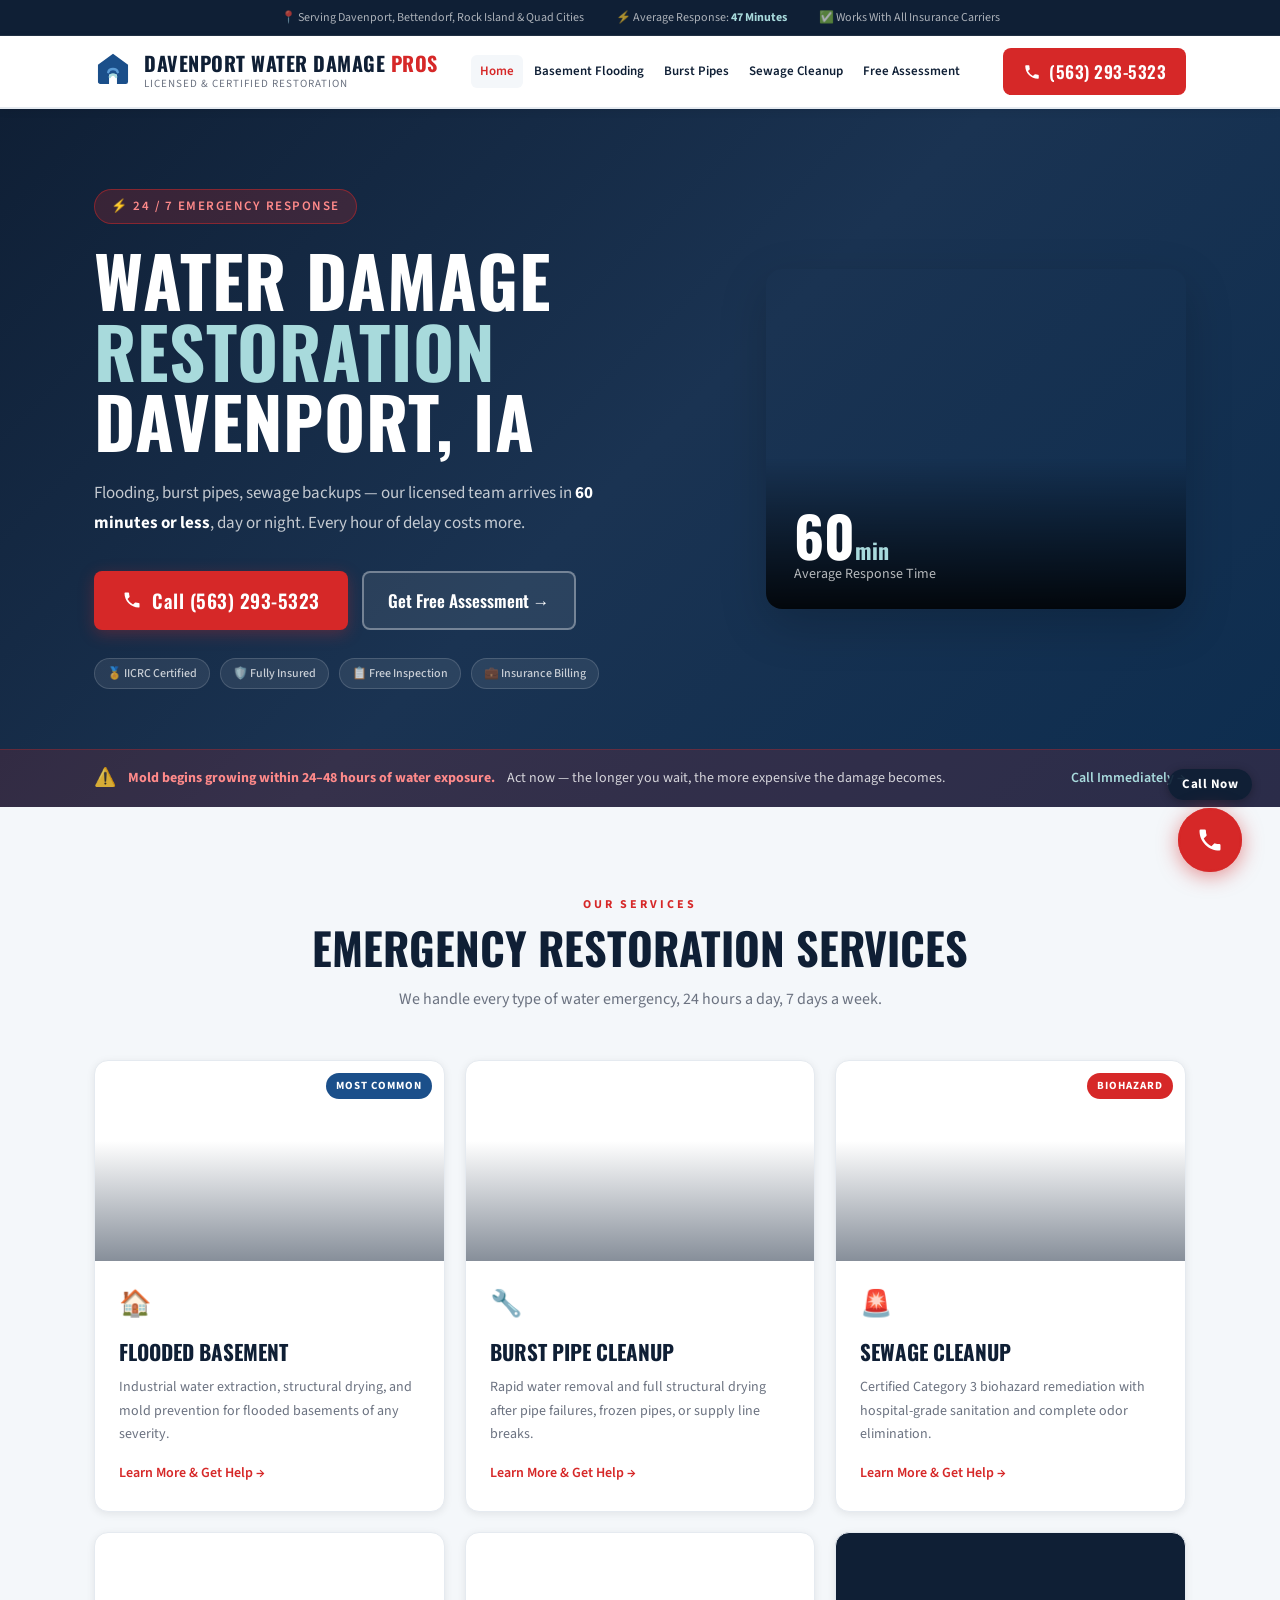
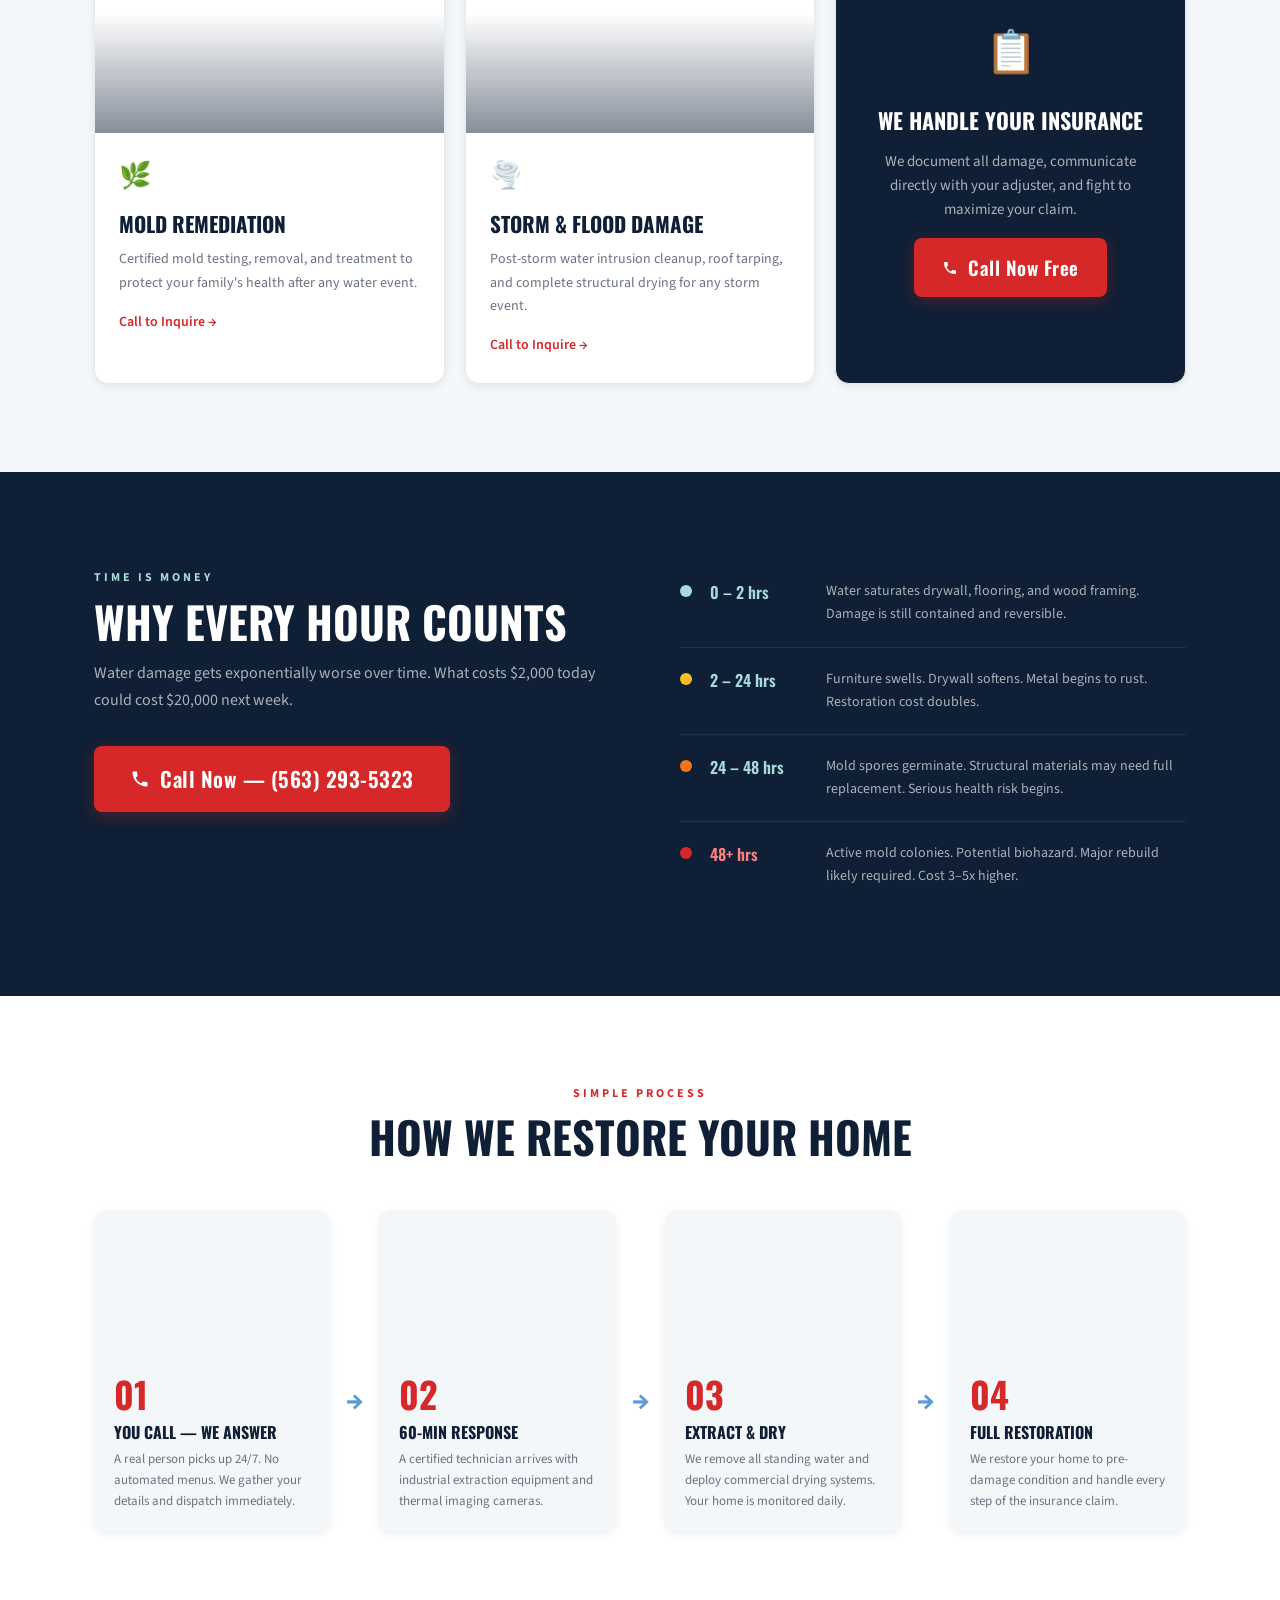
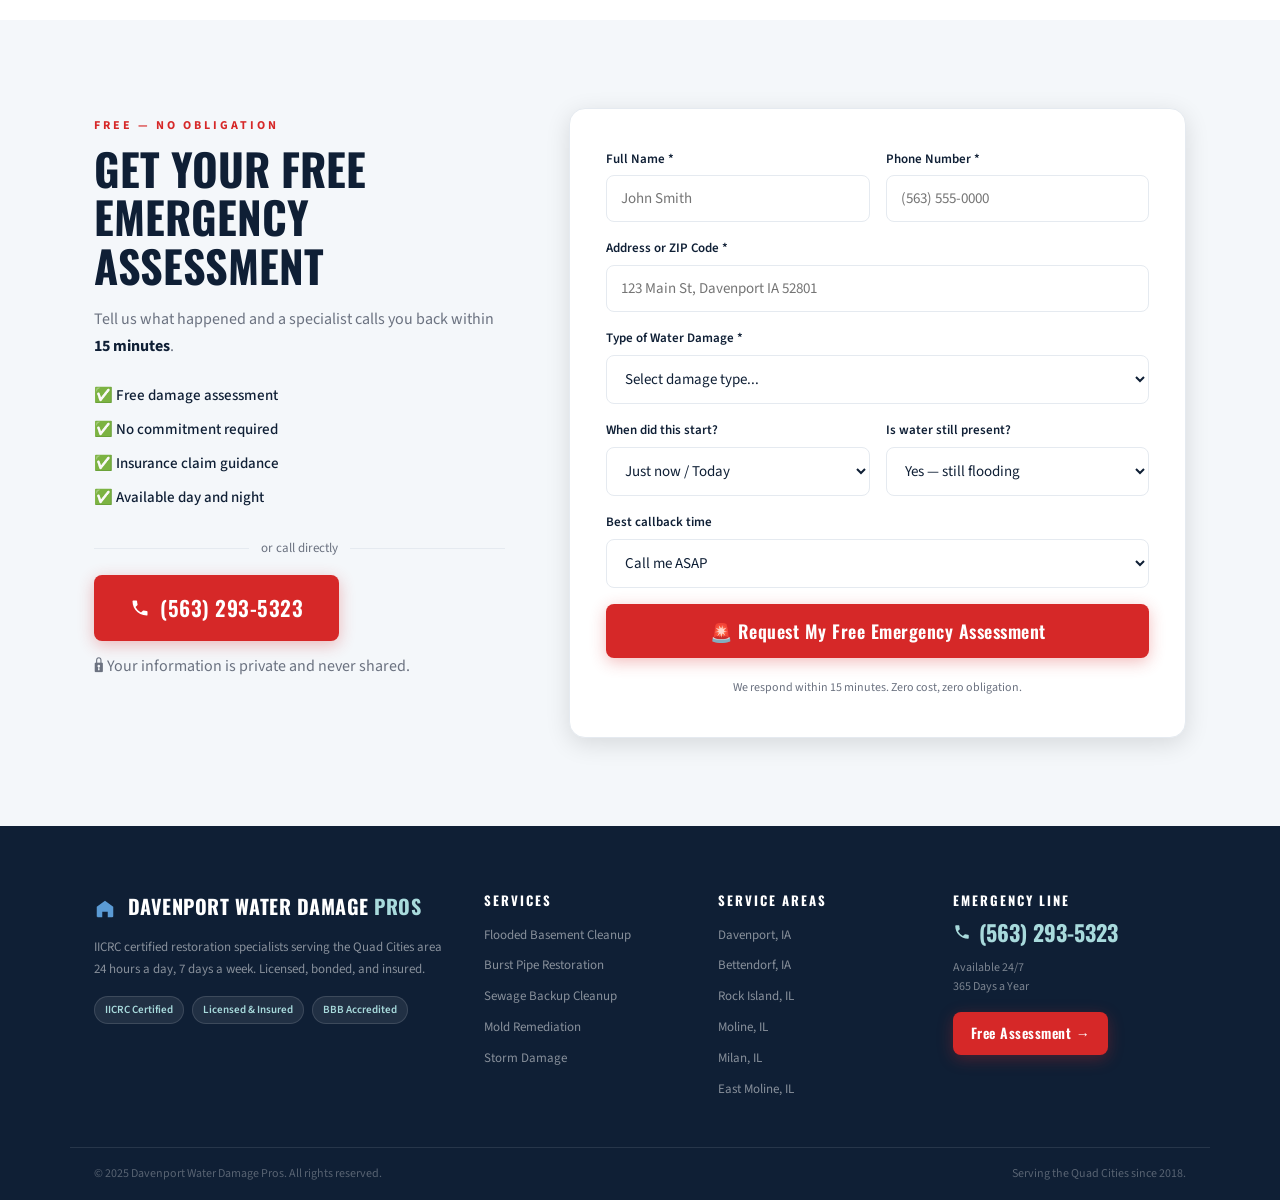
==== commit 88cfcce1: "added house favicon" ====
--- a/website/index.html
+++ b/website/index.html
@@ -7,6 +7,7 @@
   <title>Emergency Water Damage Restoration Davenport IA | 24/7 Response</title>
   <link rel="preconnect" href="https://fonts.googleapis.com">
   <link href="https://fonts.googleapis.com/css2?family=Oswald:wght@400;600;700&family=Source+Sans+3:wght@400;500;600&display=swap" rel="stylesheet">
+  <link rel="icon" type="image/svg+xml" href="favicon.svg"/>
   <link rel="stylesheet" href="styles.css"/>
 </head>
 <body>
@@ -24,7 +25,7 @@
   <header class="site-header">
     <div class="header-inner container">
       <a href="index.html" class="logo">
-        <div class="logo-icon-wrap">💧</div>
+        <div class="logo-icon-wrap"><svg width="38" height="38" viewBox="0 0 24 24" fill="none" xmlns="http://www.w3.org/2000/svg"><path d="M3 9.5L12 3L21 9.5V20C21 20.55 20.55 21 20 21H15V15H9V21H4C3.45 21 3 20.55 3 20V9.5Z" fill="#1B4F8A" stroke="#1B4F8A" stroke-width="1"/><path d="M9 14C9 14 9.5 12 12 12C14.5 12 15 14 15 14" stroke="#5B9BD5" stroke-width="1.5" stroke-linecap="round"/><path d="M10 17C10 17 10.5 15.5 12 15.5C13.5 15.5 14 17 14 17" stroke="#A8DADC" stroke-width="1.5" stroke-linecap="round"/></svg></div>
         <div>
           <div class="logo-name">Davenport Water Damage <span>Pros</span></div>
           <div class="logo-tagline">Licensed & Certified Restoration</div>
@@ -37,9 +38,9 @@
         <a href="sewage.html">Sewage Cleanup</a>
         <a href="#contact">Free Assessment</a>
       </nav>
-      <a href="tel:+15551234567" class="header-call-btn">
+      <a href="tel:+15632935323" class="header-call-btn">
         <svg width="18" height="18" viewBox="0 0 24 24" fill="currentColor"><path d="M6.62 10.79a15.05 15.05 0 006.59 6.59l2.2-2.2a1 1 0 011.01-.24c1.12.37 2.33.57 3.58.57a1 1 0 011 1V20a1 1 0 01-1 1C10.61 21 3 13.39 3 4a1 1 0 011-1h3.5a1 1 0 011 1c0 1.25.2 2.45.57 3.58a1 1 0 01-.24 1.01l-2.21 2.2z"/></svg>
-        (555) 123-4567
+        (563) 293-5323
       </a>
     </div>
   </header>
@@ -59,9 +60,9 @@
           Flooding, burst pipes, sewage backups — our licensed team arrives in <strong>60 minutes or less</strong>, day or night. Every hour of delay costs more.
         </p>
         <div class="hero-actions">
-          <a href="tel:+15551234567" class="btn-emergency">
+          <a href="tel:+15632935323" class="btn-emergency">
             <svg width="20" height="20" viewBox="0 0 24 24" fill="currentColor"><path d="M6.62 10.79a15.05 15.05 0 006.59 6.59l2.2-2.2a1 1 0 011.01-.24c1.12.37 2.33.57 3.58.57a1 1 0 011 1V20a1 1 0 01-1 1C10.61 21 3 13.39 3 4a1 1 0 011-1h3.5a1 1 0 011 1c0 1.25.2 2.45.57 3.58a1 1 0 01-.24 1.01l-2.21 2.2z"/></svg>
-            Call (555) 123-4567
+            Call (563) 293-5323
           </a>
           <a href="#contact" class="btn-outline-white">Get Free Assessment →</a>
         </div>
@@ -87,7 +88,7 @@
         <span class="warning-icon">⚠️</span>
         <strong>Mold begins growing within 24–48 hours of water exposure.</strong>
         <span>Act now — the longer you wait, the more expensive the damage becomes.</span>
-        <a href="tel:+15551234567">Call Immediately →</a>
+        <a href="tel:+15632935323">Call Immediately →</a>
       </div>
     </div>
   </section>
@@ -170,7 +171,7 @@
             <div class="highlight-icon">📋</div>
             <h3>We Handle Your Insurance</h3>
             <p>We document all damage, communicate directly with your adjuster, and fight to maximize your claim.</p>
-            <a href="tel:+15551234567" class="btn-emergency mt-16">
+            <a href="tel:+15632935323" class="btn-emergency mt-16">
               <svg width="16" height="16" viewBox="0 0 24 24" fill="currentColor"><path d="M6.62 10.79a15.05 15.05 0 006.59 6.59l2.2-2.2a1 1 0 011.01-.24c1.12.37 2.33.57 3.58.57a1 1 0 011 1V20a1 1 0 01-1 1C10.61 21 3 13.39 3 4a1 1 0 011-1h3.5a1 1 0 011 1c0 1.25.2 2.45.57 3.58a1 1 0 01-.24 1.01l-2.21 2.2z"/></svg>
               Call Now Free
             </a>
@@ -188,9 +189,9 @@
         <div class="section-eyebrow light">Time Is Money</div>
         <h2 class="section-title light">Why Every Hour Counts</h2>
         <p style="color:rgba(255,255,255,0.65);margin-bottom:32px;line-height:1.7">Water damage gets exponentially worse over time. What costs $2,000 today could cost $20,000 next week.</p>
-        <a href="tel:+15551234567" class="btn-emergency large">
+        <a href="tel:+15632935323" class="btn-emergency large">
           <svg width="20" height="20" viewBox="0 0 24 24" fill="currentColor"><path d="M6.62 10.79a15.05 15.05 0 006.59 6.59l2.2-2.2a1 1 0 011.01-.24c1.12.37 2.33.57 3.58.57a1 1 0 011 1V20a1 1 0 01-1 1C10.61 21 3 13.39 3 4a1 1 0 011-1h3.5a1 1 0 011 1c0 1.25.2 2.45.57 3.58a1 1 0 01-.24 1.01l-2.21 2.2z"/></svg>
-          Call Now — (555) 123-4567
+          Call Now — (563) 293-5323
         </a>
       </div>
       <div class="timeline-right">
@@ -275,9 +276,9 @@
         <div class="contact-or">
           <div class="or-line"></div><span>or call directly</span><div class="or-line"></div>
         </div>
-        <a href="tel:+15551234567" class="btn-emergency large">
+        <a href="tel:+15632935323" class="btn-emergency large">
           <svg width="20" height="20" viewBox="0 0 24 24" fill="currentColor"><path d="M6.62 10.79a15.05 15.05 0 006.59 6.59l2.2-2.2a1 1 0 011.01-.24c1.12.37 2.33.57 3.58.57a1 1 0 011 1V20a1 1 0 01-1 1C10.61 21 3 13.39 3 4a1 1 0 011-1h3.5a1 1 0 011 1c0 1.25.2 2.45.57 3.58a1 1 0 01-.24 1.01l-2.21 2.2z"/></svg>
-          (555) 123-4567
+          (563) 293-5323
         </a>
         <p class="privacy-note">🔒 Your information is private and never shared.</p>
       </div>
@@ -348,9 +349,9 @@
           <div class="success-check">✅</div>
           <h3>Request Received!</h3>
           <p>A specialist will call you within <strong>15 minutes</strong>. For faster service:</p>
-          <a href="tel:+15551234567" class="btn-emergency">
+          <a href="tel:+15632935323" class="btn-emergency">
             <svg width="18" height="18" viewBox="0 0 24 24" fill="currentColor"><path d="M6.62 10.79a15.05 15.05 0 006.59 6.59l2.2-2.2a1 1 0 011.01-.24c1.12.37 2.33.57 3.58.57a1 1 0 011 1V20a1 1 0 01-1 1C10.61 21 3 13.39 3 4a1 1 0 011-1h3.5a1 1 0 011 1c0 1.25.2 2.45.57 3.58a1 1 0 01-.24 1.01l-2.21 2.2z"/></svg>
-            Call (555) 123-4567 Now
+            Call (563) 293-5323 Now
           </a>
         </div>
       </div>
@@ -361,7 +362,7 @@
   <footer class="site-footer">
     <div class="container footer-grid">
       <div class="footer-brand">
-        <div class="footer-logo">💧 Davenport Water Damage <span>Pros</span></div>
+        <div class="footer-logo"><svg width="22" height="22" viewBox="0 0 24 24" fill="none" style="vertical-align:middle;margin-right:6px"><path d="M3 9.5L12 3L21 9.5V20C21 20.55 20.55 21 20 21H15V15H9V21H4C3.45 21 3 20.55 3 20V9.5Z" fill="#5B9BD5"/></svg> Davenport Water Damage <span>Pros</span></div>
         <p>IICRC certified restoration specialists serving the Quad Cities area 24 hours a day, 7 days a week. Licensed, bonded, and insured.</p>
         <div class="footer-certifications">
           <span class="cert-badge">IICRC Certified</span>
@@ -388,9 +389,9 @@
       </div>
       <div class="footer-contact">
         <div class="footer-nav-title">Emergency Line</div>
-        <a href="tel:+15551234567" class="footer-phone">
+        <a href="tel:+15632935323" class="footer-phone">
           <svg width="18" height="18" viewBox="0 0 24 24" fill="currentColor"><path d="M6.62 10.79a15.05 15.05 0 006.59 6.59l2.2-2.2a1 1 0 011.01-.24c1.12.37 2.33.57 3.58.57a1 1 0 011 1V20a1 1 0 01-1 1C10.61 21 3 13.39 3 4a1 1 0 011-1h3.5a1 1 0 011 1c0 1.25.2 2.45.57 3.58a1 1 0 01-.24 1.01l-2.21 2.2z"/></svg>
-          (555) 123-4567
+          (563) 293-5323
         </a>
         <div class="footer-hours">Available 24/7<br/>365 Days a Year</div>
         <a href="#contact" class="btn-emergency mt-16" style="font-size:14px;padding:10px 18px">Free Assessment →</a>
@@ -407,7 +408,7 @@
   <!-- FLOATING CALL BUTTON -->
   <div class="float-call-wrap">
     <div class="float-call-label">Call Now</div>
-    <a href="tel:+15551234567" class="float-call-btn" aria-label="Call now">
+    <a href="tel:+15632935323" class="float-call-btn" aria-label="Call now">
       <svg width="28" height="28" viewBox="0 0 24 24" fill="currentColor"><path d="M6.62 10.79a15.05 15.05 0 006.59 6.59l2.2-2.2a1 1 0 011.01-.24c1.12.37 2.33.57 3.58.57a1 1 0 011 1V20a1 1 0 01-1 1C10.61 21 3 13.39 3 4a1 1 0 011-1h3.5a1 1 0 011 1c0 1.25.2 2.45.57 3.58a1 1 0 01-.24 1.01l-2.21 2.2z"/></svg>
     </a>
   </div>
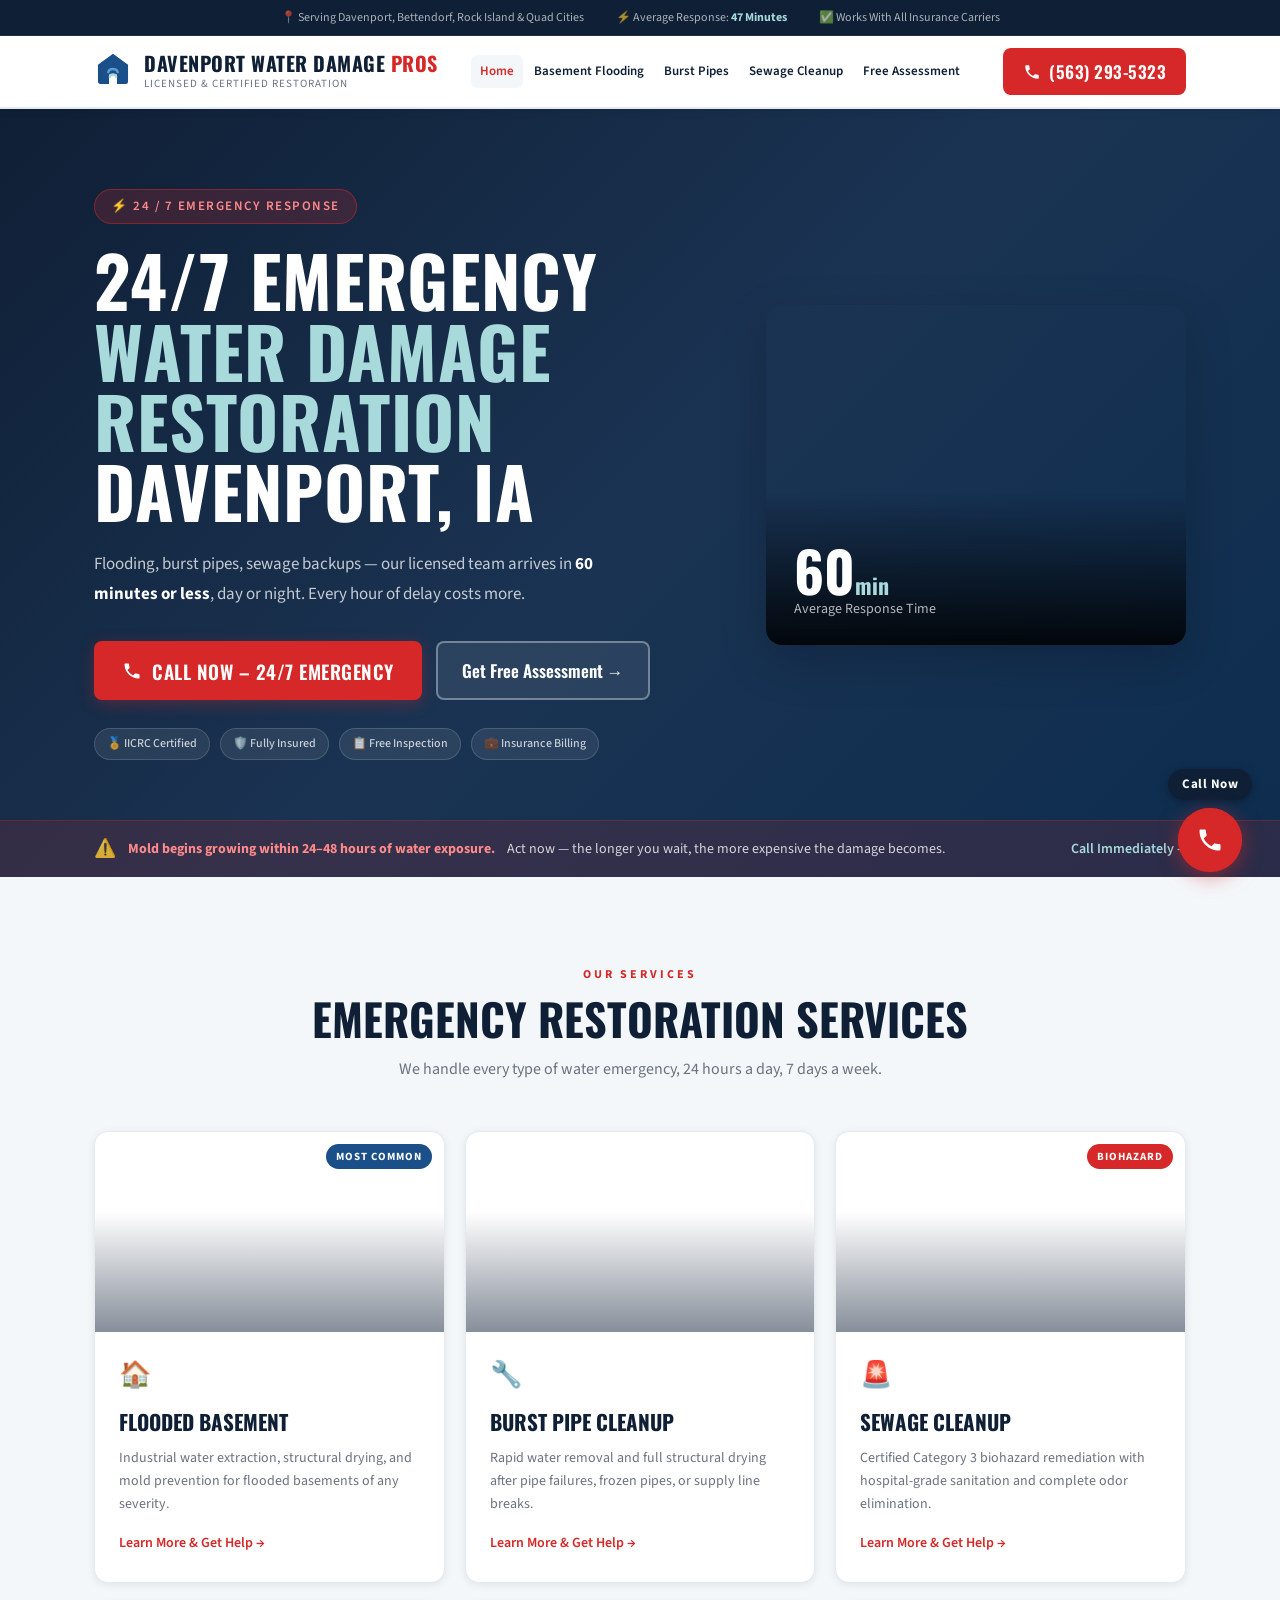
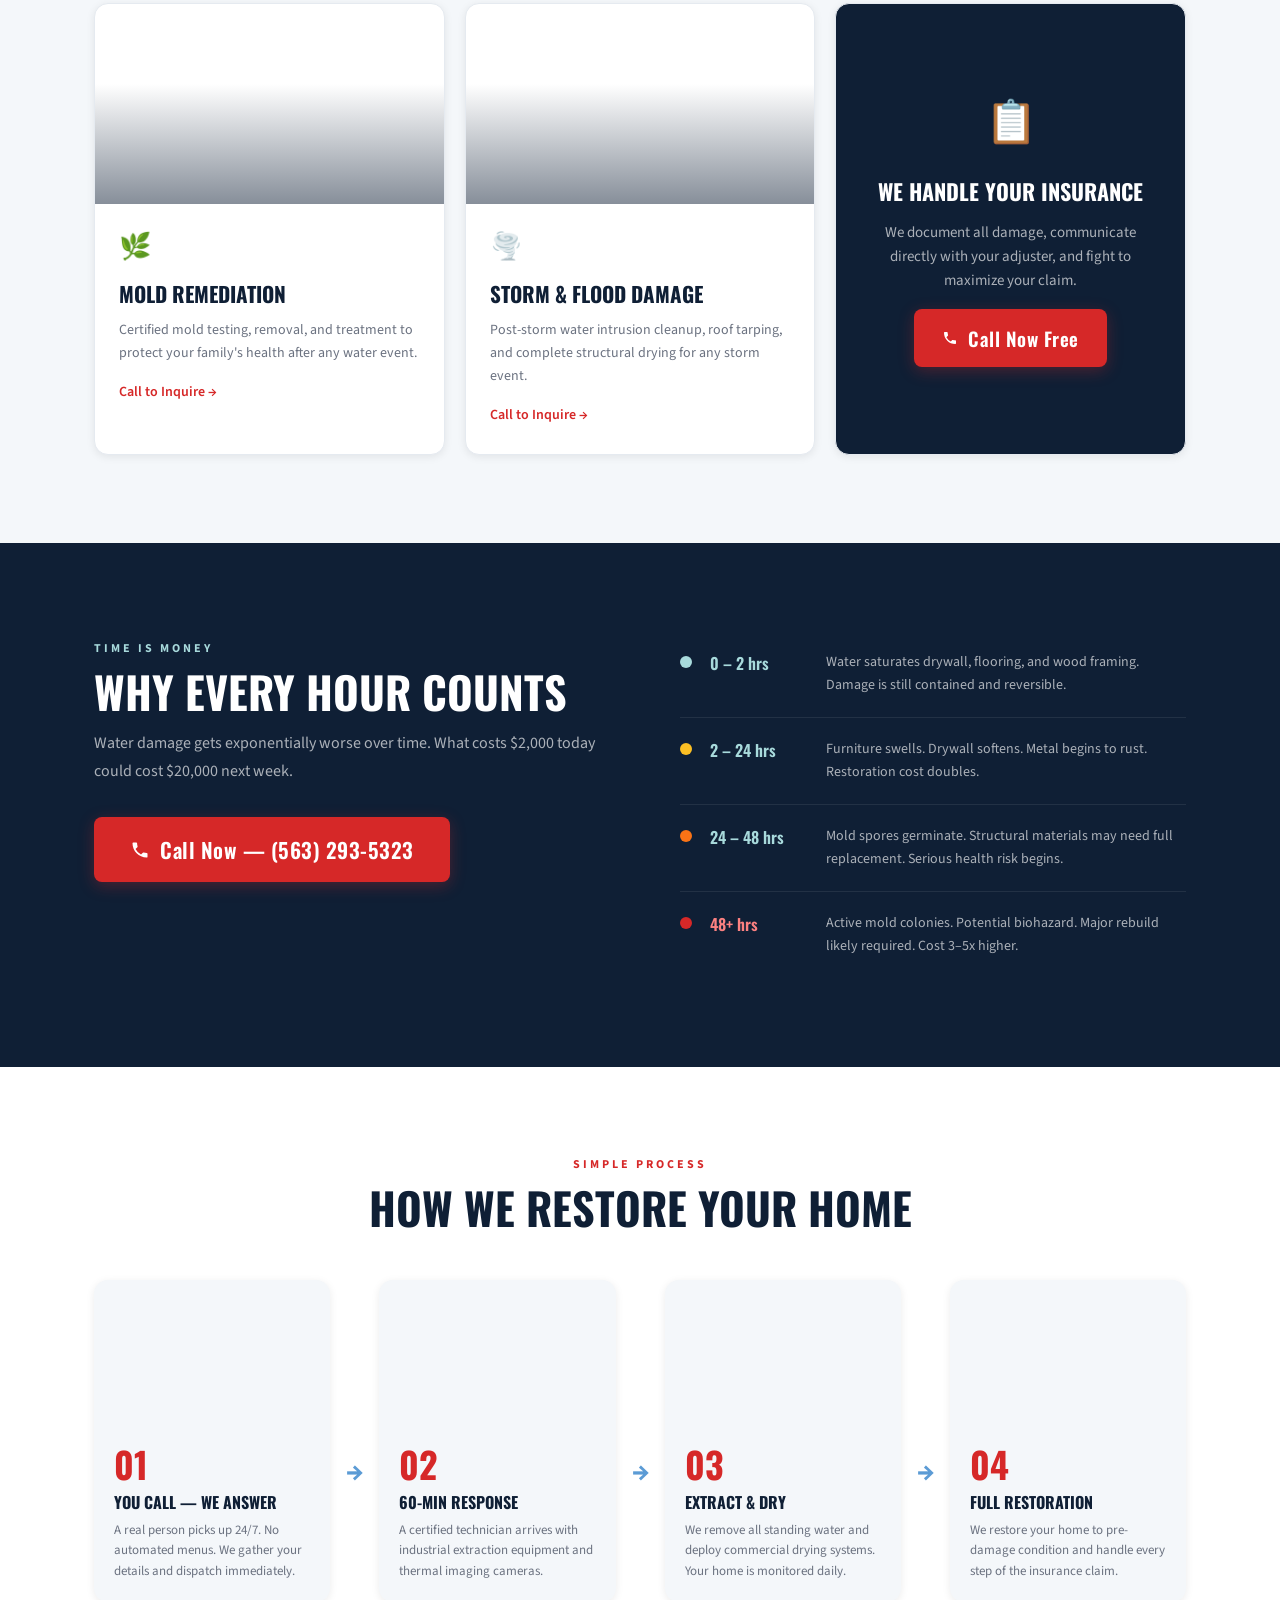
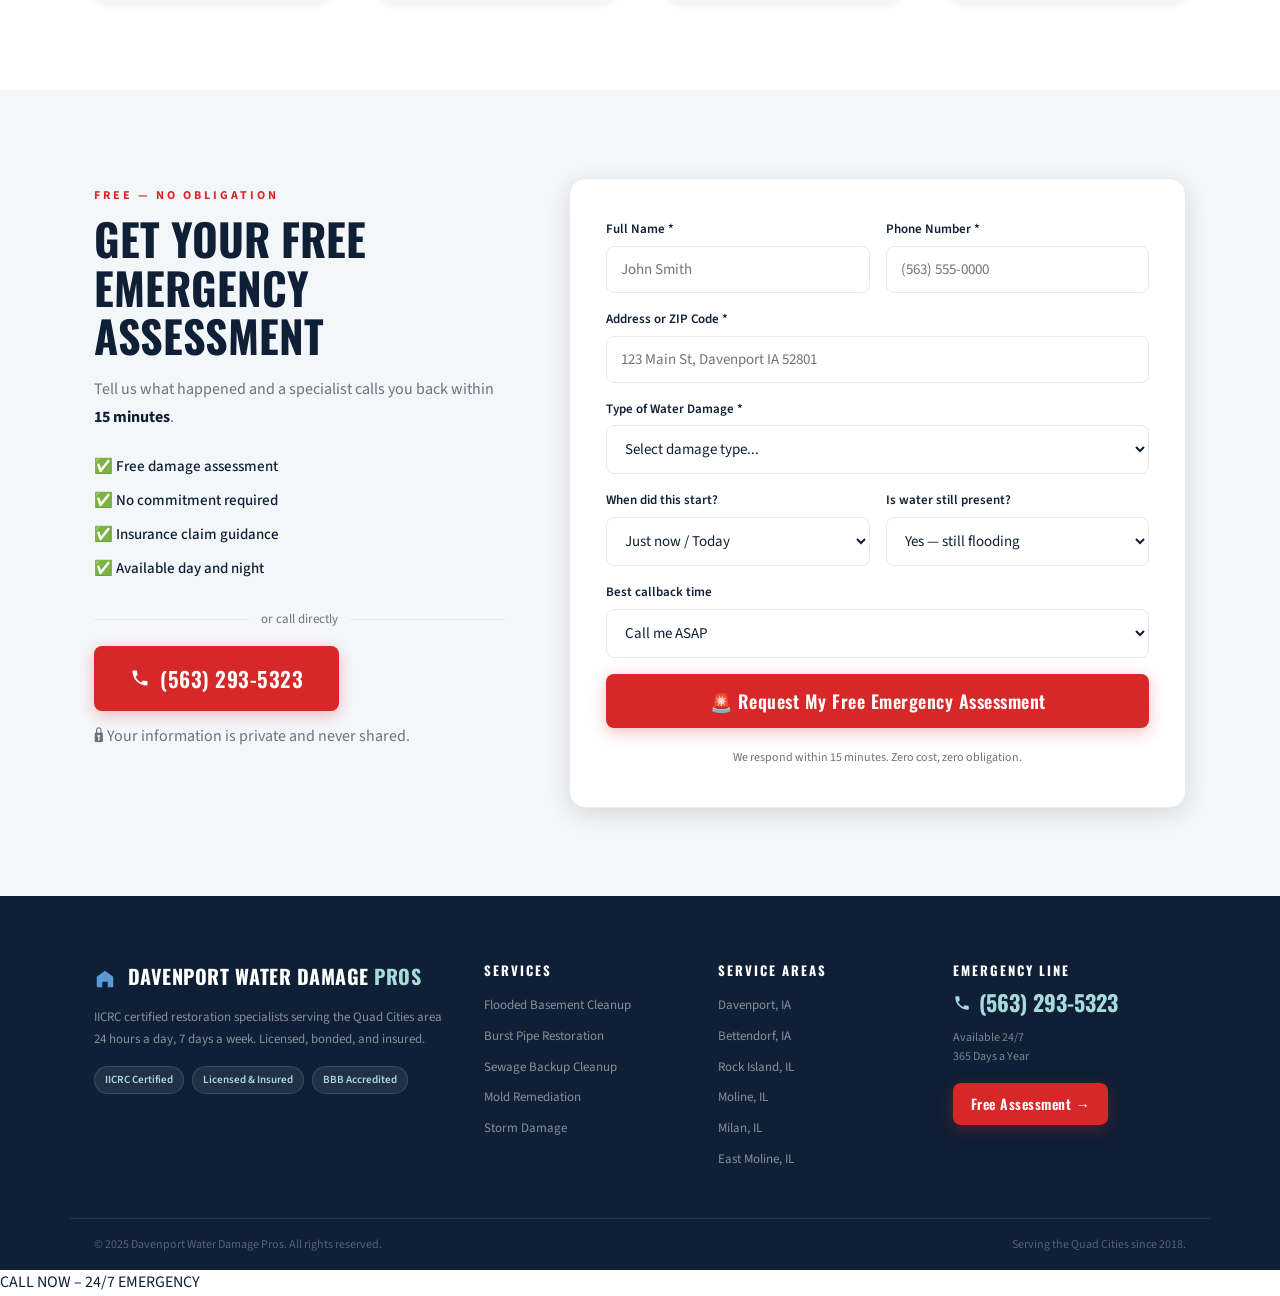
==== commit ecbeca87: "updated phone number and logo icon" ====
--- a/website/index.html
+++ b/website/index.html
@@ -8,6 +8,7 @@
   <link rel="preconnect" href="https://fonts.googleapis.com">
   <link href="https://fonts.googleapis.com/css2?family=Oswald:wght@400;600;700&family=Source+Sans+3:wght@400;500;600&display=swap" rel="stylesheet">
   <link rel="icon" type="image/svg+xml" href="favicon.svg"/>
+  <link rel="apple-touch-icon" href="favicon.svg"/>
   <link rel="stylesheet" href="styles.css"/>
 </head>
 <body>
@@ -52,8 +53,8 @@
       <div class="hero-left">
         <div class="hero-badge">⚡ 24 / 7 Emergency Response</div>
         <h1 class="hero-title">
-          Water Damage<br/>
-          <span class="hero-accent">Restoration</span><br/>
+          24/7 Emergency<br/>
+          <span class="hero-accent">Water Damage Restoration</span><br/>
           Davenport, IA
         </h1>
         <p class="hero-sub">
@@ -62,7 +63,7 @@
         <div class="hero-actions">
           <a href="tel:+15632935323" class="btn-emergency">
             <svg width="20" height="20" viewBox="0 0 24 24" fill="currentColor"><path d="M6.62 10.79a15.05 15.05 0 006.59 6.59l2.2-2.2a1 1 0 011.01-.24c1.12.37 2.33.57 3.58.57a1 1 0 011 1V20a1 1 0 01-1 1C10.61 21 3 13.39 3 4a1 1 0 011-1h3.5a1 1 0 011 1c0 1.25.2 2.45.57 3.58a1 1 0 01-.24 1.01l-2.21 2.2z"/></svg>
-            Call (563) 293-5323
+            CALL NOW – 24/7 EMERGENCY
           </a>
           <a href="#contact" class="btn-outline-white">Get Free Assessment →</a>
         </div>
@@ -413,6 +414,10 @@
     </a>
   </div>
 
+  <div class="sticky-call-bar">
+    <a href="tel:+15632935323">CALL NOW – 24/7 EMERGENCY</a>
+  </div>
+
   <script src="script.js"></script>
 </body>
 </html>
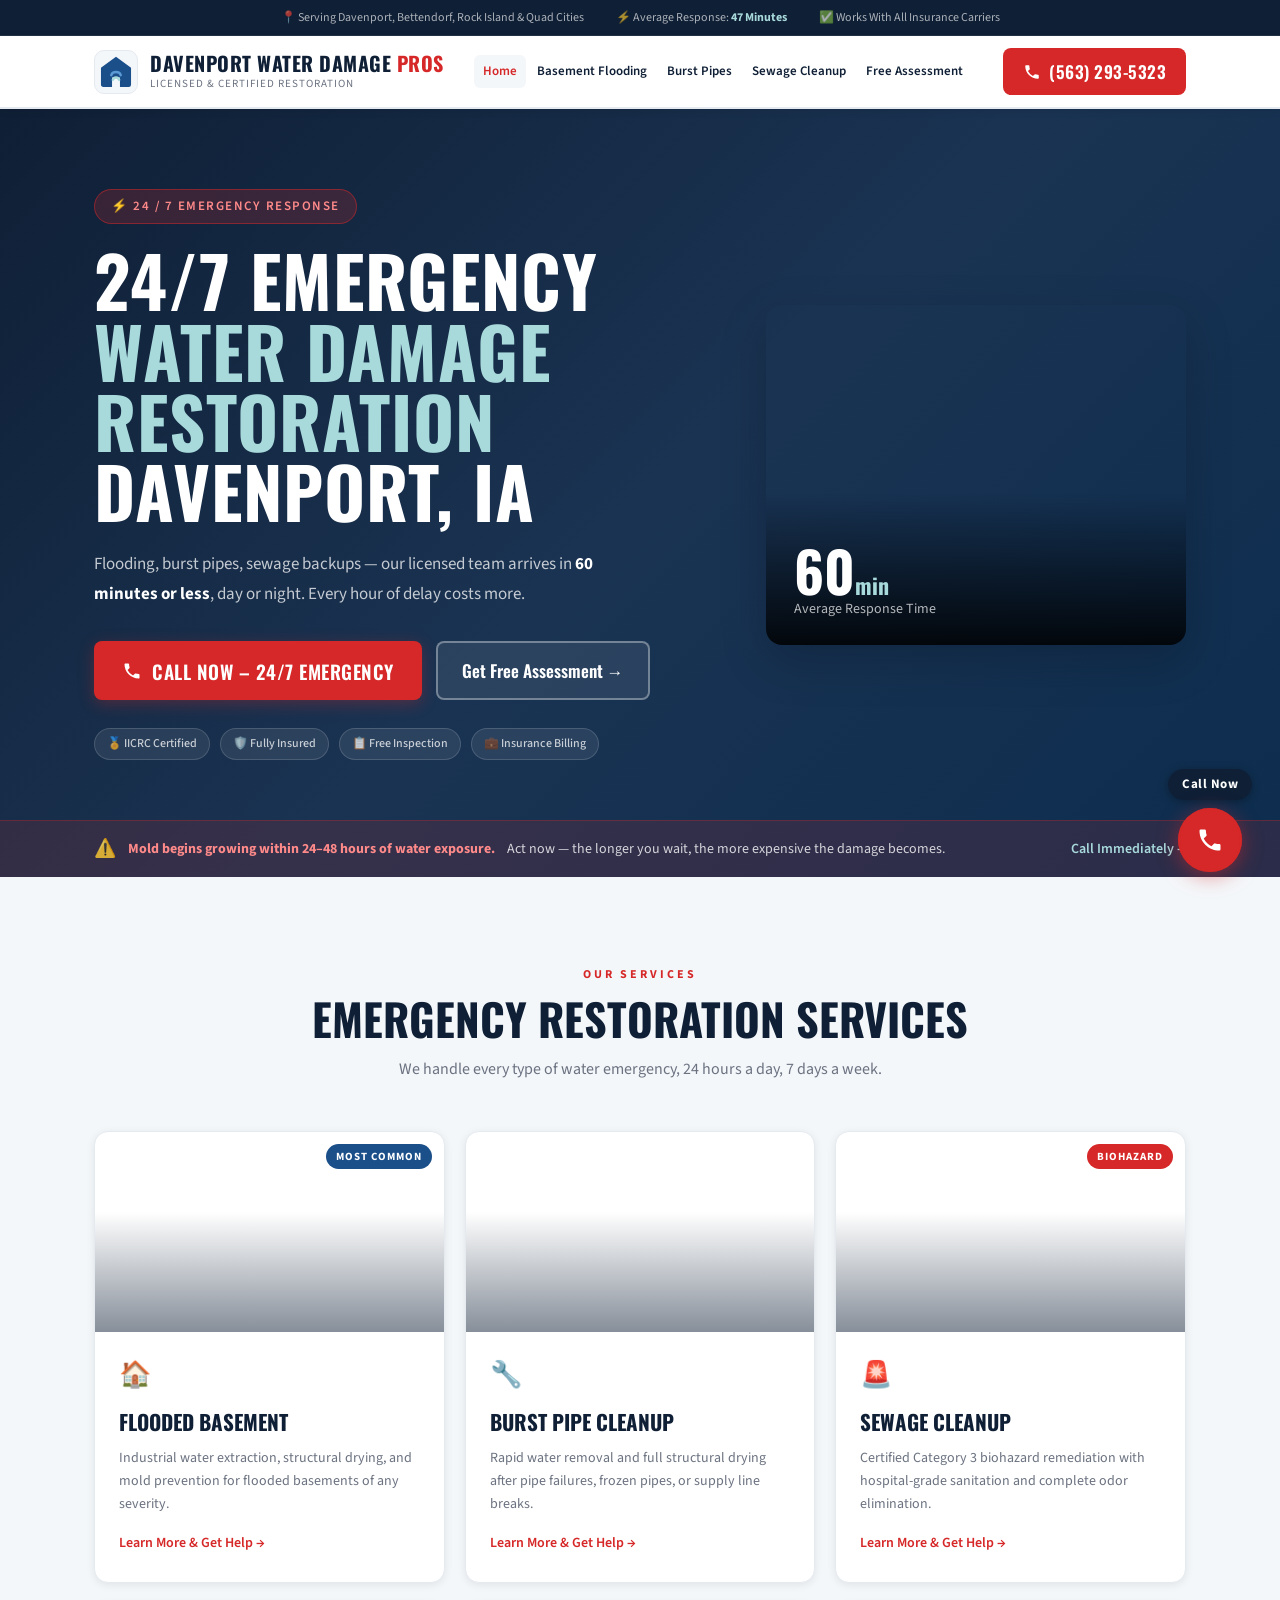
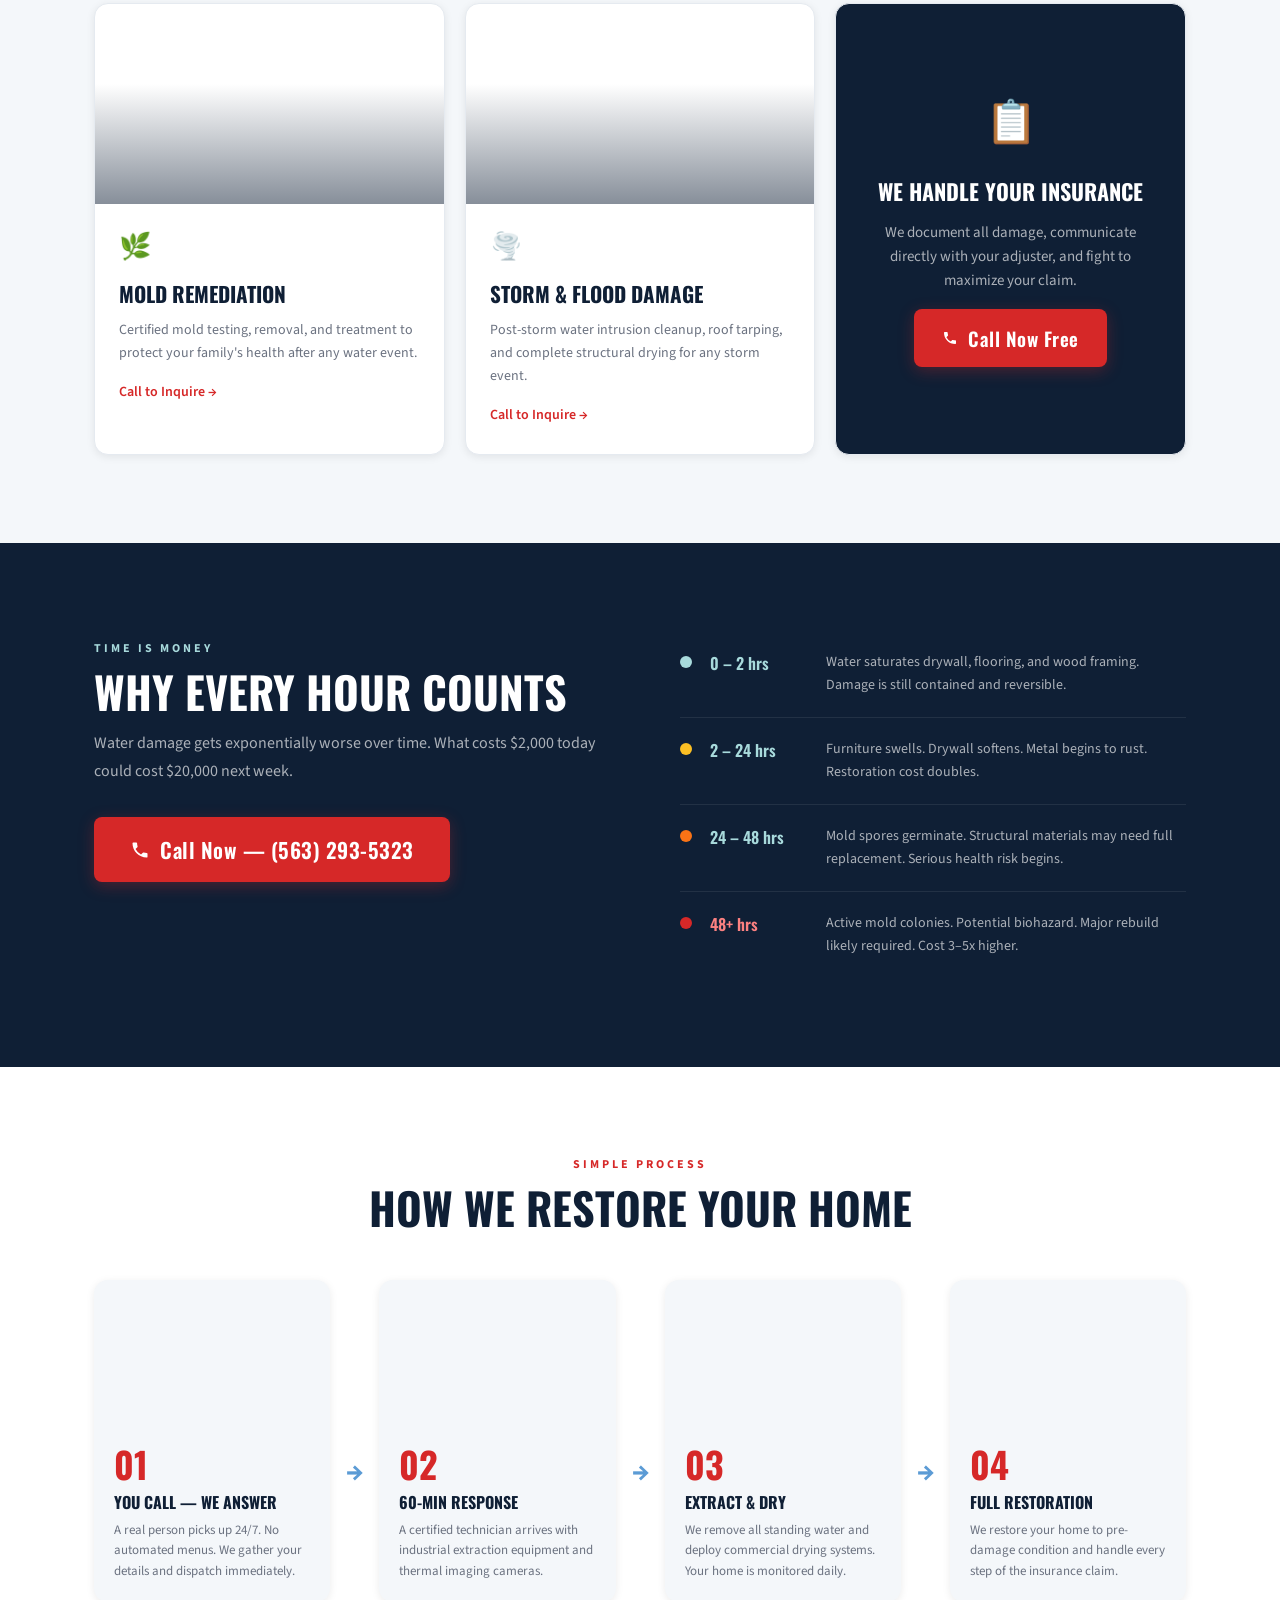
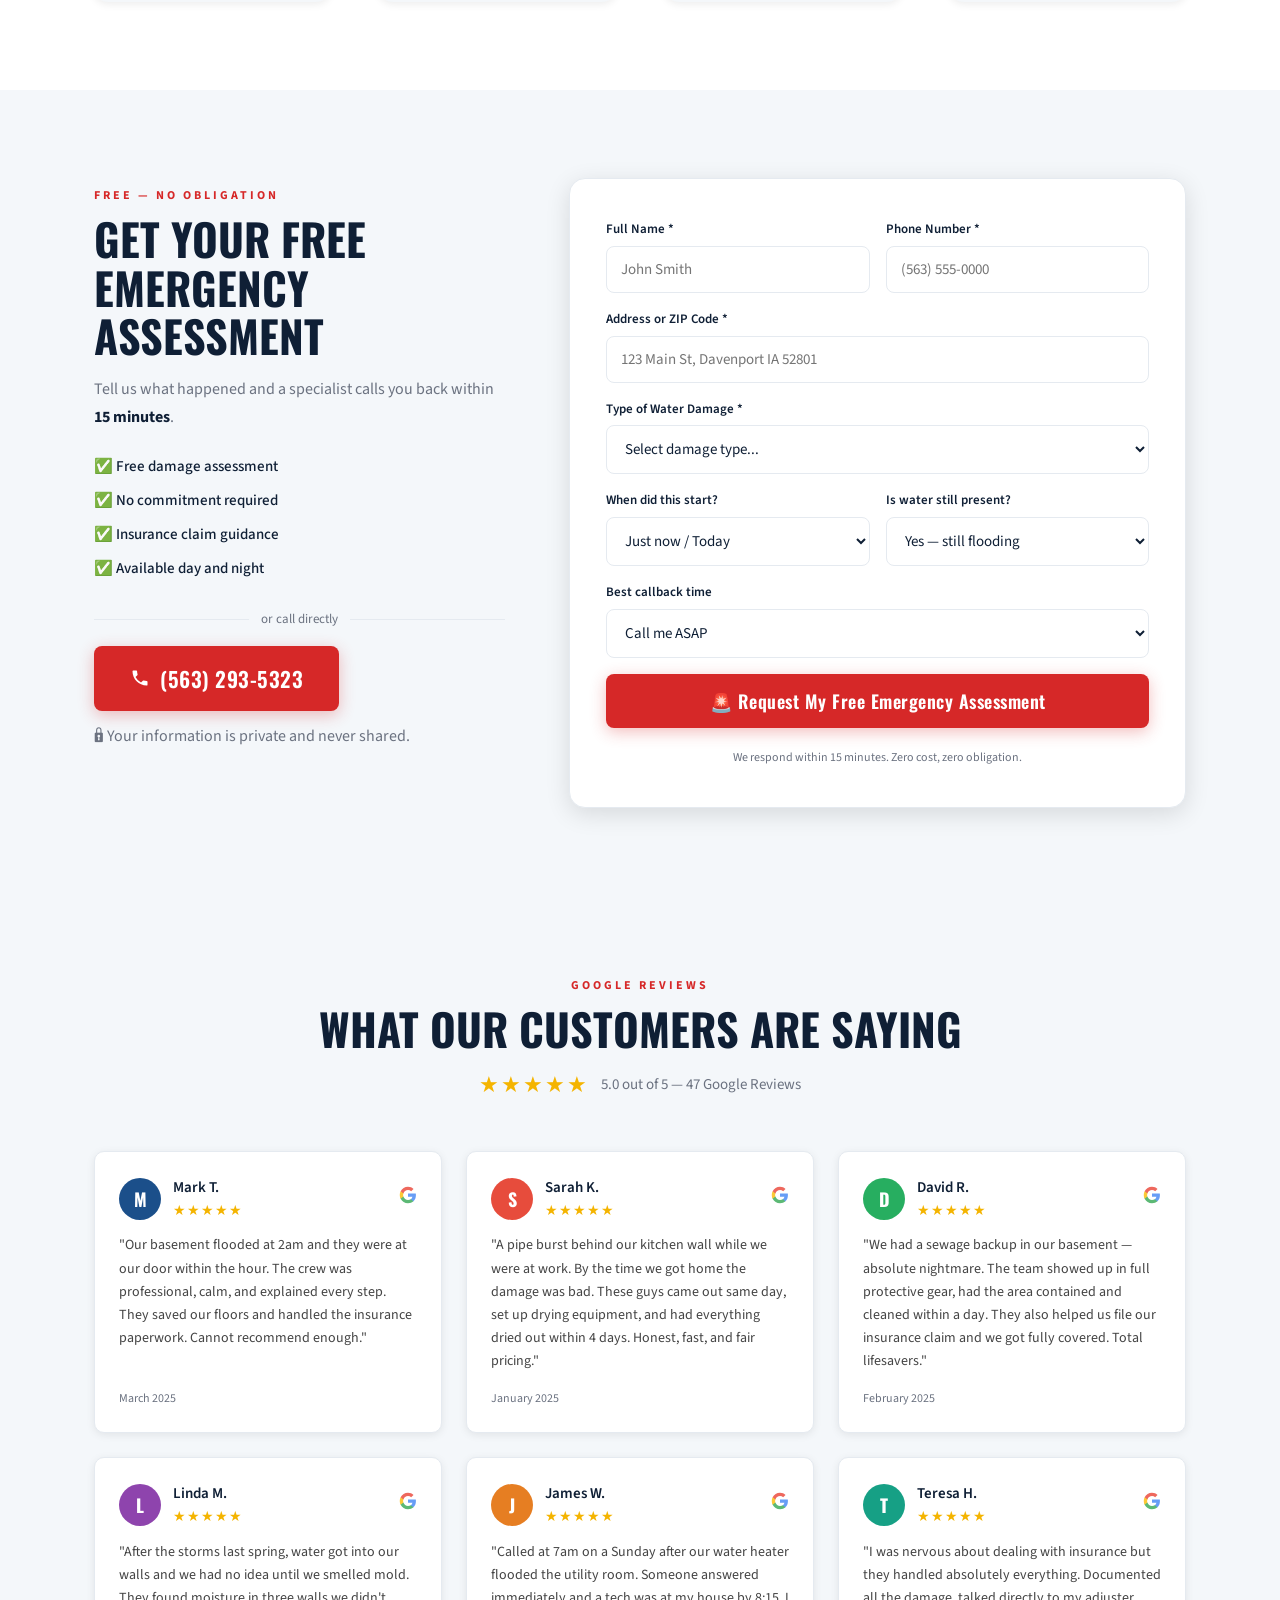
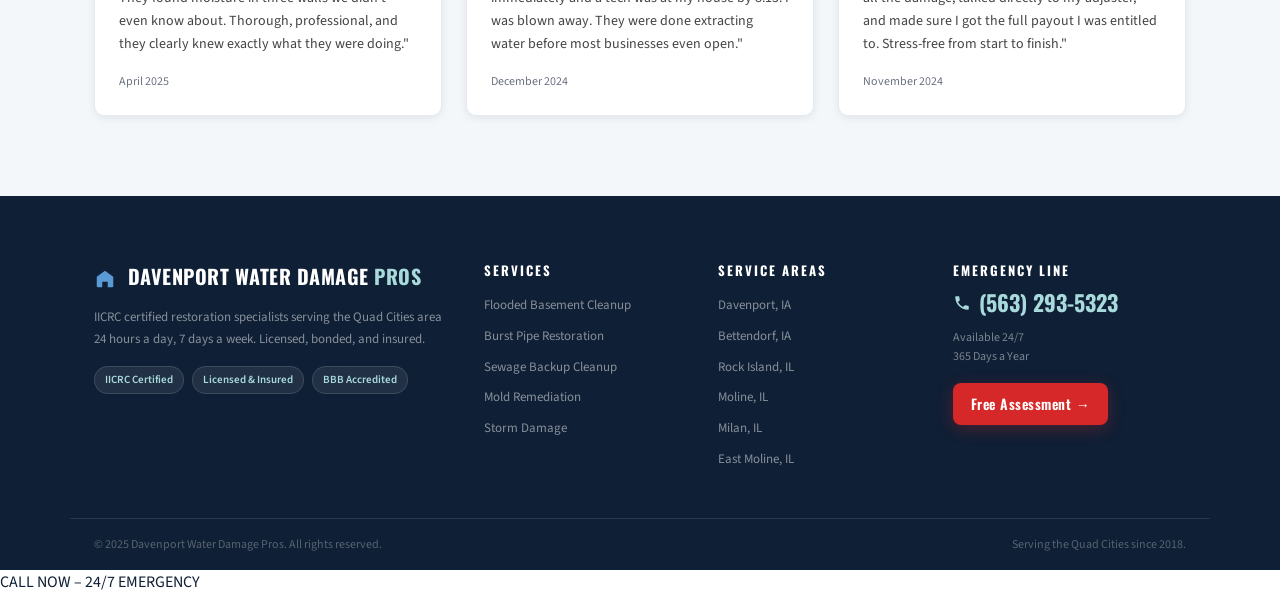
==== commit dc61f09e: "fixed photos and reviews" ====
--- a/website/index.html
+++ b/website/index.html
@@ -76,7 +76,7 @@
       </div>
       <div class="hero-right">
         <div class="hero-card">
-          <div class="hero-card-img" style="background-image:url('https://images.unsplash.com/photo-1558618666-fcd25c85cd64?w=600&auto=format&fit=crop')"></div>
+          <div class="hero-card-img" style="background-image:url('https://images.unsplash.com/photo-1504307651254-35680f356dfd?w=600&auto=format&fit=crop')"></div>
           <div class="hero-card-stat">
             <div class="stat-num">60<span>min</span></div>
             <div class="stat-label">Average Response Time</div>
@@ -106,7 +106,7 @@
       <div class="services-grid">
 
         <a href="basement.html" class="service-card">
-          <div class="service-img" style="background-image:url('https://images.unsplash.com/photo-1504307651254-35680f356dfd?w=600&auto=format&fit=crop')">
+          <div class="service-img" style="background-image:url('https://images.unsplash.com/photo-1584466977773-e625c37cdd50?w=600&auto=format&fit=crop')">
             <div class="service-img-overlay"></div>
             <div class="service-badge">Most Common</div>
           </div>
@@ -131,7 +131,7 @@
         </a>
 
         <a href="sewage.html" class="service-card">
-          <div class="service-img" style="background-image:url('https://images.unsplash.com/photo-1581094794329-c8112a89af12?w=600&auto=format&fit=crop')">
+          <div class="service-img" style="background-image:url('https://images.unsplash.com/photo-1563453392212-326f5e854473?w=600&auto=format&fit=crop')">
             <div class="service-img-overlay"></div>
             <div class="service-badge urgent">Biohazard</div>
           </div>
@@ -144,7 +144,7 @@
         </a>
 
         <div class="service-card">
-          <div class="service-img" style="background-image:url('https://images.unsplash.com/photo-1503387762-592deb58ef4e?w=600&auto=format&fit=crop')">
+          <div class="service-img" style="background-image:url('https://images.unsplash.com/photo-1572981779307-38b8cabb2407?w=600&auto=format&fit=crop')">
             <div class="service-img-overlay"></div>
           </div>
           <div class="service-body">
@@ -156,7 +156,7 @@
         </div>
 
         <div class="service-card">
-          <div class="service-img" style="background-image:url('https://images.unsplash.com/photo-1561484930-998b6a7b22e8?w=600&auto=format&fit=crop')">
+          <div class="service-img" style="background-image:url('https://images.unsplash.com/photo-1510511459019-5dda7724fd87?w=600&auto=format&fit=crop')">
             <div class="service-img-overlay"></div>
           </div>
           <div class="service-body">
@@ -229,7 +229,7 @@
       </div>
       <div class="process-grid">
         <div class="process-step">
-          <div class="process-img" style="background-image:url('https://images.unsplash.com/photo-1521791136064-7986c2920216?w=400&auto=format&fit=crop')"></div>
+          <div class="process-img" style="background-image:url('https://images.unsplash.com/photo-1573497019940-1c28c88b4f3e?w=400&auto=format&fit=crop')"></div>
           <div class="process-num">01</div>
           <h4>You Call — We Answer</h4>
           <p>A real person picks up 24/7. No automated menus. We gather your details and dispatch immediately.</p>
@@ -243,14 +243,14 @@
         </div>
         <div class="process-arrow">→</div>
         <div class="process-step">
-          <div class="process-img" style="background-image:url('https://images.unsplash.com/photo-1581094794329-c8112a89af12?w=400&auto=format&fit=crop')"></div>
+          <div class="process-img" style="background-image:url('https://images.unsplash.com/photo-1558618666-fcd25c85cd64?w=400&auto=format&fit=crop')"></div>
           <div class="process-num">03</div>
           <h4>Extract & Dry</h4>
           <p>We remove all standing water and deploy commercial drying systems. Your home is monitored daily.</p>
         </div>
         <div class="process-arrow">→</div>
         <div class="process-step">
-          <div class="process-img" style="background-image:url('https://images.unsplash.com/photo-1560518883-ce09059eeffa?w=400&auto=format&fit=crop')"></div>
+          <div class="process-img" style="background-image:url('https://images.unsplash.com/photo-1581578731548-c64695cc6952?w=400&auto=format&fit=crop')"></div>
           <div class="process-num">04</div>
           <h4>Full Restoration</h4>
           <p>We restore your home to pre-damage condition and handle every step of the insurance claim.</p>
@@ -359,6 +359,113 @@
     </div>
   </section>
 
+  <!-- REVIEWS -->
+  <section class="reviews-section">
+    <div class="container">
+      <div class="section-header">
+        <div class="section-eyebrow">Google Reviews</div>
+        <h2 class="section-title">What Our Customers Are Saying</h2>
+        <div class="reviews-overall">
+          <div class="reviews-stars">★★★★★</div>
+          <span>5.0 out of 5 — 47 Google Reviews</span>
+        </div>
+      </div>
+      <div class="reviews-grid">
+
+        <div class="review-card">
+          <div class="review-header">
+            <div class="review-avatar">M</div>
+            <div>
+              <div class="review-name">Mark T.</div>
+              <div class="review-stars">★★★★★</div>
+            </div>
+            <div class="review-google">
+              <svg width="18" height="18" viewBox="0 0 24 24"><path d="M22.56 12.25c0-.78-.07-1.53-.2-2.25H12v4.26h5.92c-.26 1.37-1.04 2.53-2.21 3.31v2.77h3.57c2.08-1.92 3.28-4.74 3.28-8.09z" fill="#4285F4"/><path d="M12 23c2.97 0 5.46-.98 7.28-2.66l-3.57-2.77c-.98.66-2.23 1.06-3.71 1.06-2.86 0-5.29-1.93-6.16-4.53H2.18v2.84C3.99 20.53 7.7 23 12 23z" fill="#34A853"/><path d="M5.84 14.09c-.22-.66-.35-1.36-.35-2.09s.13-1.43.35-2.09V7.07H2.18C1.43 8.55 1 10.22 1 12s.43 3.45 1.18 4.93l3.66-2.84z" fill="#FBBC05"/><path d="M12 5.38c1.62 0 3.06.56 4.21 1.64l3.15-3.15C17.45 2.09 14.97 1 12 1 7.7 1 3.99 3.47 2.18 7.07l3.66 2.84c.87-2.6 3.3-4.53 6.16-4.53z" fill="#EA4335"/></svg>
+            </div>
+          </div>
+          <p class="review-text">"Our basement flooded at 2am and they were at our door within the hour. The crew was professional, calm, and explained every step. They saved our floors and handled the insurance paperwork. Cannot recommend enough."</p>
+          <div class="review-date">March 2025</div>
+        </div>
+
+        <div class="review-card">
+          <div class="review-header">
+            <div class="review-avatar" style="background:#e74c3c">S</div>
+            <div>
+              <div class="review-name">Sarah K.</div>
+              <div class="review-stars">★★★★★</div>
+            </div>
+            <div class="review-google">
+              <svg width="18" height="18" viewBox="0 0 24 24"><path d="M22.56 12.25c0-.78-.07-1.53-.2-2.25H12v4.26h5.92c-.26 1.37-1.04 2.53-2.21 3.31v2.77h3.57c2.08-1.92 3.28-4.74 3.28-8.09z" fill="#4285F4"/><path d="M12 23c2.97 0 5.46-.98 7.28-2.66l-3.57-2.77c-.98.66-2.23 1.06-3.71 1.06-2.86 0-5.29-1.93-6.16-4.53H2.18v2.84C3.99 20.53 7.7 23 12 23z" fill="#34A853"/><path d="M5.84 14.09c-.22-.66-.35-1.36-.35-2.09s.13-1.43.35-2.09V7.07H2.18C1.43 8.55 1 10.22 1 12s.43 3.45 1.18 4.93l3.66-2.84z" fill="#FBBC05"/><path d="M12 5.38c1.62 0 3.06.56 4.21 1.64l3.15-3.15C17.45 2.09 14.97 1 12 1 7.7 1 3.99 3.47 2.18 7.07l3.66 2.84c.87-2.6 3.3-4.53 6.16-4.53z" fill="#EA4335"/></svg>
+            </div>
+          </div>
+          <p class="review-text">"A pipe burst behind our kitchen wall while we were at work. By the time we got home the damage was bad. These guys came out same day, set up drying equipment, and had everything dried out within 4 days. Honest, fast, and fair pricing."</p>
+          <div class="review-date">January 2025</div>
+        </div>
+
+        <div class="review-card">
+          <div class="review-header">
+            <div class="review-avatar" style="background:#27ae60">D</div>
+            <div>
+              <div class="review-name">David R.</div>
+              <div class="review-stars">★★★★★</div>
+            </div>
+            <div class="review-google">
+              <svg width="18" height="18" viewBox="0 0 24 24"><path d="M22.56 12.25c0-.78-.07-1.53-.2-2.25H12v4.26h5.92c-.26 1.37-1.04 2.53-2.21 3.31v2.77h3.57c2.08-1.92 3.28-4.74 3.28-8.09z" fill="#4285F4"/><path d="M12 23c2.97 0 5.46-.98 7.28-2.66l-3.57-2.77c-.98.66-2.23 1.06-3.71 1.06-2.86 0-5.29-1.93-6.16-4.53H2.18v2.84C3.99 20.53 7.7 23 12 23z" fill="#34A853"/><path d="M5.84 14.09c-.22-.66-.35-1.36-.35-2.09s.13-1.43.35-2.09V7.07H2.18C1.43 8.55 1 10.22 1 12s.43 3.45 1.18 4.93l3.66-2.84z" fill="#FBBC05"/><path d="M12 5.38c1.62 0 3.06.56 4.21 1.64l3.15-3.15C17.45 2.09 14.97 1 12 1 7.7 1 3.99 3.47 2.18 7.07l3.66 2.84c.87-2.6 3.3-4.53 6.16-4.53z" fill="#EA4335"/></svg>
+            </div>
+          </div>
+          <p class="review-text">"We had a sewage backup in our basement — absolute nightmare. The team showed up in full protective gear, had the area contained and cleaned within a day. They also helped us file our insurance claim and we got fully covered. Total lifesavers."</p>
+          <div class="review-date">February 2025</div>
+        </div>
+
+        <div class="review-card">
+          <div class="review-header">
+            <div class="review-avatar" style="background:#8e44ad">L</div>
+            <div>
+              <div class="review-name">Linda M.</div>
+              <div class="review-stars">★★★★★</div>
+            </div>
+            <div class="review-google">
+              <svg width="18" height="18" viewBox="0 0 24 24"><path d="M22.56 12.25c0-.78-.07-1.53-.2-2.25H12v4.26h5.92c-.26 1.37-1.04 2.53-2.21 3.31v2.77h3.57c2.08-1.92 3.28-4.74 3.28-8.09z" fill="#4285F4"/><path d="M12 23c2.97 0 5.46-.98 7.28-2.66l-3.57-2.77c-.98.66-2.23 1.06-3.71 1.06-2.86 0-5.29-1.93-6.16-4.53H2.18v2.84C3.99 20.53 7.7 23 12 23z" fill="#34A853"/><path d="M5.84 14.09c-.22-.66-.35-1.36-.35-2.09s.13-1.43.35-2.09V7.07H2.18C1.43 8.55 1 10.22 1 12s.43 3.45 1.18 4.93l3.66-2.84z" fill="#FBBC05"/><path d="M12 5.38c1.62 0 3.06.56 4.21 1.64l3.15-3.15C17.45 2.09 14.97 1 12 1 7.7 1 3.99 3.47 2.18 7.07l3.66 2.84c.87-2.6 3.3-4.53 6.16-4.53z" fill="#EA4335"/></svg>
+            </div>
+          </div>
+          <p class="review-text">"After the storms last spring, water got into our walls and we had no idea until we smelled mold. They found moisture in three walls we didn't even know about. Thorough, professional, and they clearly knew exactly what they were doing."</p>
+          <div class="review-date">April 2025</div>
+        </div>
+
+        <div class="review-card">
+          <div class="review-header">
+            <div class="review-avatar" style="background:#e67e22">J</div>
+            <div>
+              <div class="review-name">James W.</div>
+              <div class="review-stars">★★★★★</div>
+            </div>
+            <div class="review-google">
+              <svg width="18" height="18" viewBox="0 0 24 24"><path d="M22.56 12.25c0-.78-.07-1.53-.2-2.25H12v4.26h5.92c-.26 1.37-1.04 2.53-2.21 3.31v2.77h3.57c2.08-1.92 3.28-4.74 3.28-8.09z" fill="#4285F4"/><path d="M12 23c2.97 0 5.46-.98 7.28-2.66l-3.57-2.77c-.98.66-2.23 1.06-3.71 1.06-2.86 0-5.29-1.93-6.16-4.53H2.18v2.84C3.99 20.53 7.7 23 12 23z" fill="#34A853"/><path d="M5.84 14.09c-.22-.66-.35-1.36-.35-2.09s.13-1.43.35-2.09V7.07H2.18C1.43 8.55 1 10.22 1 12s.43 3.45 1.18 4.93l3.66-2.84z" fill="#FBBC05"/><path d="M12 5.38c1.62 0 3.06.56 4.21 1.64l3.15-3.15C17.45 2.09 14.97 1 12 1 7.7 1 3.99 3.47 2.18 7.07l3.66 2.84c.87-2.6 3.3-4.53 6.16-4.53z" fill="#EA4335"/></svg>
+            </div>
+          </div>
+          <p class="review-text">"Called at 7am on a Sunday after our water heater flooded the utility room. Someone answered immediately and a tech was at my house by 8:15. I was blown away. They were done extracting water before most businesses even open."</p>
+          <div class="review-date">December 2024</div>
+        </div>
+
+        <div class="review-card">
+          <div class="review-header">
+            <div class="review-avatar" style="background:#16a085">T</div>
+            <div>
+              <div class="review-name">Teresa H.</div>
+              <div class="review-stars">★★★★★</div>
+            </div>
+            <div class="review-google">
+              <svg width="18" height="18" viewBox="0 0 24 24"><path d="M22.56 12.25c0-.78-.07-1.53-.2-2.25H12v4.26h5.92c-.26 1.37-1.04 2.53-2.21 3.31v2.77h3.57c2.08-1.92 3.28-4.74 3.28-8.09z" fill="#4285F4"/><path d="M12 23c2.97 0 5.46-.98 7.28-2.66l-3.57-2.77c-.98.66-2.23 1.06-3.71 1.06-2.86 0-5.29-1.93-6.16-4.53H2.18v2.84C3.99 20.53 7.7 23 12 23z" fill="#34A853"/><path d="M5.84 14.09c-.22-.66-.35-1.36-.35-2.09s.13-1.43.35-2.09V7.07H2.18C1.43 8.55 1 10.22 1 12s.43 3.45 1.18 4.93l3.66-2.84z" fill="#FBBC05"/><path d="M12 5.38c1.62 0 3.06.56 4.21 1.64l3.15-3.15C17.45 2.09 14.97 1 12 1 7.7 1 3.99 3.47 2.18 7.07l3.66 2.84c.87-2.6 3.3-4.53 6.16-4.53z" fill="#EA4335"/></svg>
+            </div>
+          </div>
+          <p class="review-text">"I was nervous about dealing with insurance but they handled absolutely everything. Documented all the damage, talked directly to my adjuster, and made sure I got the full payout I was entitled to. Stress-free from start to finish."</p>
+          <div class="review-date">November 2024</div>
+        </div>
+
+      </div>
+    </div>
+  </section>
+
   <!-- FOOTER -->
   <footer class="site-footer">
     <div class="container footer-grid">
--- a/website/styles.css
+++ b/website/styles.css
@@ -68,7 +68,7 @@
   flex-wrap: nowrap; overflow: visible;
 }
 .logo { display: flex; align-items: center; gap: 12px; }
-.logo-icon-wrap { font-size: 30px; line-height: 1; }
+.logo-icon-wrap { display: flex; align-items: center; justify-content: center; width: 44px; height: 44px; background: var(--off-white); border-radius: 10px; border: 1.5px solid var(--gray-light); flex-shrink: 0; }
 .logo-name {
   font-family: var(--font-display);
   font-size: 20px; font-weight: 700;
@@ -516,4 +516,92 @@
   .btn-emergency, .btn-outline-white { width: 100%; justify-content: center; }
   .float-call-btn { width: 58px; height: 58px; }
   .float-call-wrap { bottom: 20px; right: 20px; }
-}
+  .reviews-grid { grid-template-columns: 1fr; }
+}
+
+/* ============================================
+   REVIEWS SECTION
+   ============================================ */
+.reviews-section {
+  background: var(--off-white);
+  padding: 80px 0;
+}
+.reviews-overall {
+  display: flex;
+  align-items: center;
+  gap: 12px;
+  justify-content: center;
+  margin-top: 12px;
+  color: var(--gray);
+  font-size: 15px;
+}
+.reviews-overall .reviews-stars {
+  color: #F4B400;
+  font-size: 22px;
+  letter-spacing: 2px;
+}
+.reviews-grid {
+  display: grid;
+  grid-template-columns: repeat(3, 1fr);
+  gap: 24px;
+  margin-top: 48px;
+}
+.review-card {
+  background: var(--white);
+  border-radius: var(--radius);
+  padding: 24px;
+  box-shadow: var(--shadow-sm);
+  border: 1px solid var(--gray-light);
+  display: flex;
+  flex-direction: column;
+  gap: 12px;
+  transition: box-shadow 0.2s;
+}
+.review-card:hover { box-shadow: var(--shadow-md); }
+.review-header {
+  display: flex;
+  align-items: center;
+  gap: 12px;
+}
+.review-avatar {
+  width: 42px;
+  height: 42px;
+  border-radius: 50%;
+  background: var(--blue);
+  color: white;
+  display: flex;
+  align-items: center;
+  justify-content: center;
+  font-family: var(--font-display);
+  font-size: 18px;
+  font-weight: 700;
+  flex-shrink: 0;
+}
+.review-name {
+  font-weight: 600;
+  font-size: 15px;
+  color: var(--navy);
+}
+.review-stars {
+  color: #F4B400;
+  font-size: 14px;
+  letter-spacing: 1px;
+}
+.review-google {
+  margin-left: auto;
+  opacity: 0.8;
+}
+.review-text {
+  font-size: 14px;
+  color: #444;
+  line-height: 1.65;
+  flex: 1;
+}
+.review-date {
+  font-size: 12px;
+  color: var(--gray);
+  margin-top: 4px;
+}
+@media (max-width: 900px) {
+  .reviews-grid { grid-template-columns: repeat(2, 1fr); }
+}
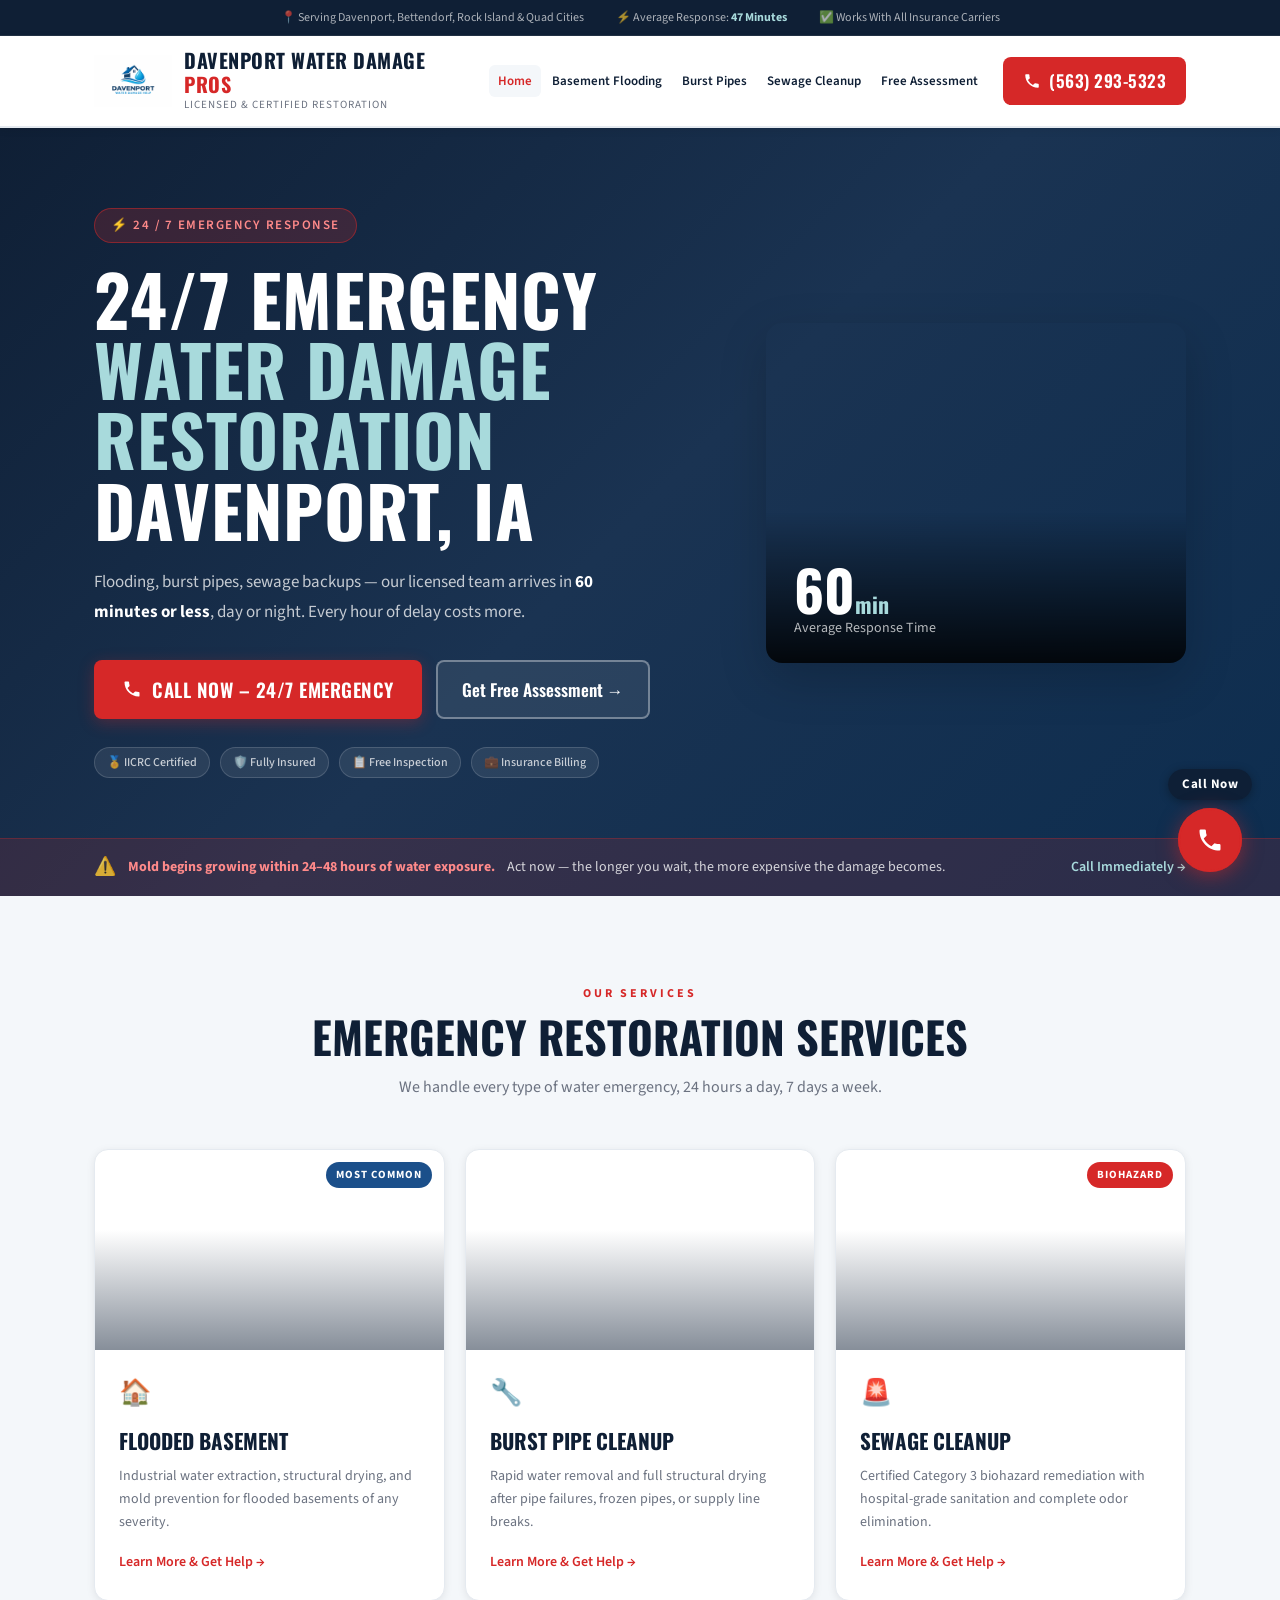
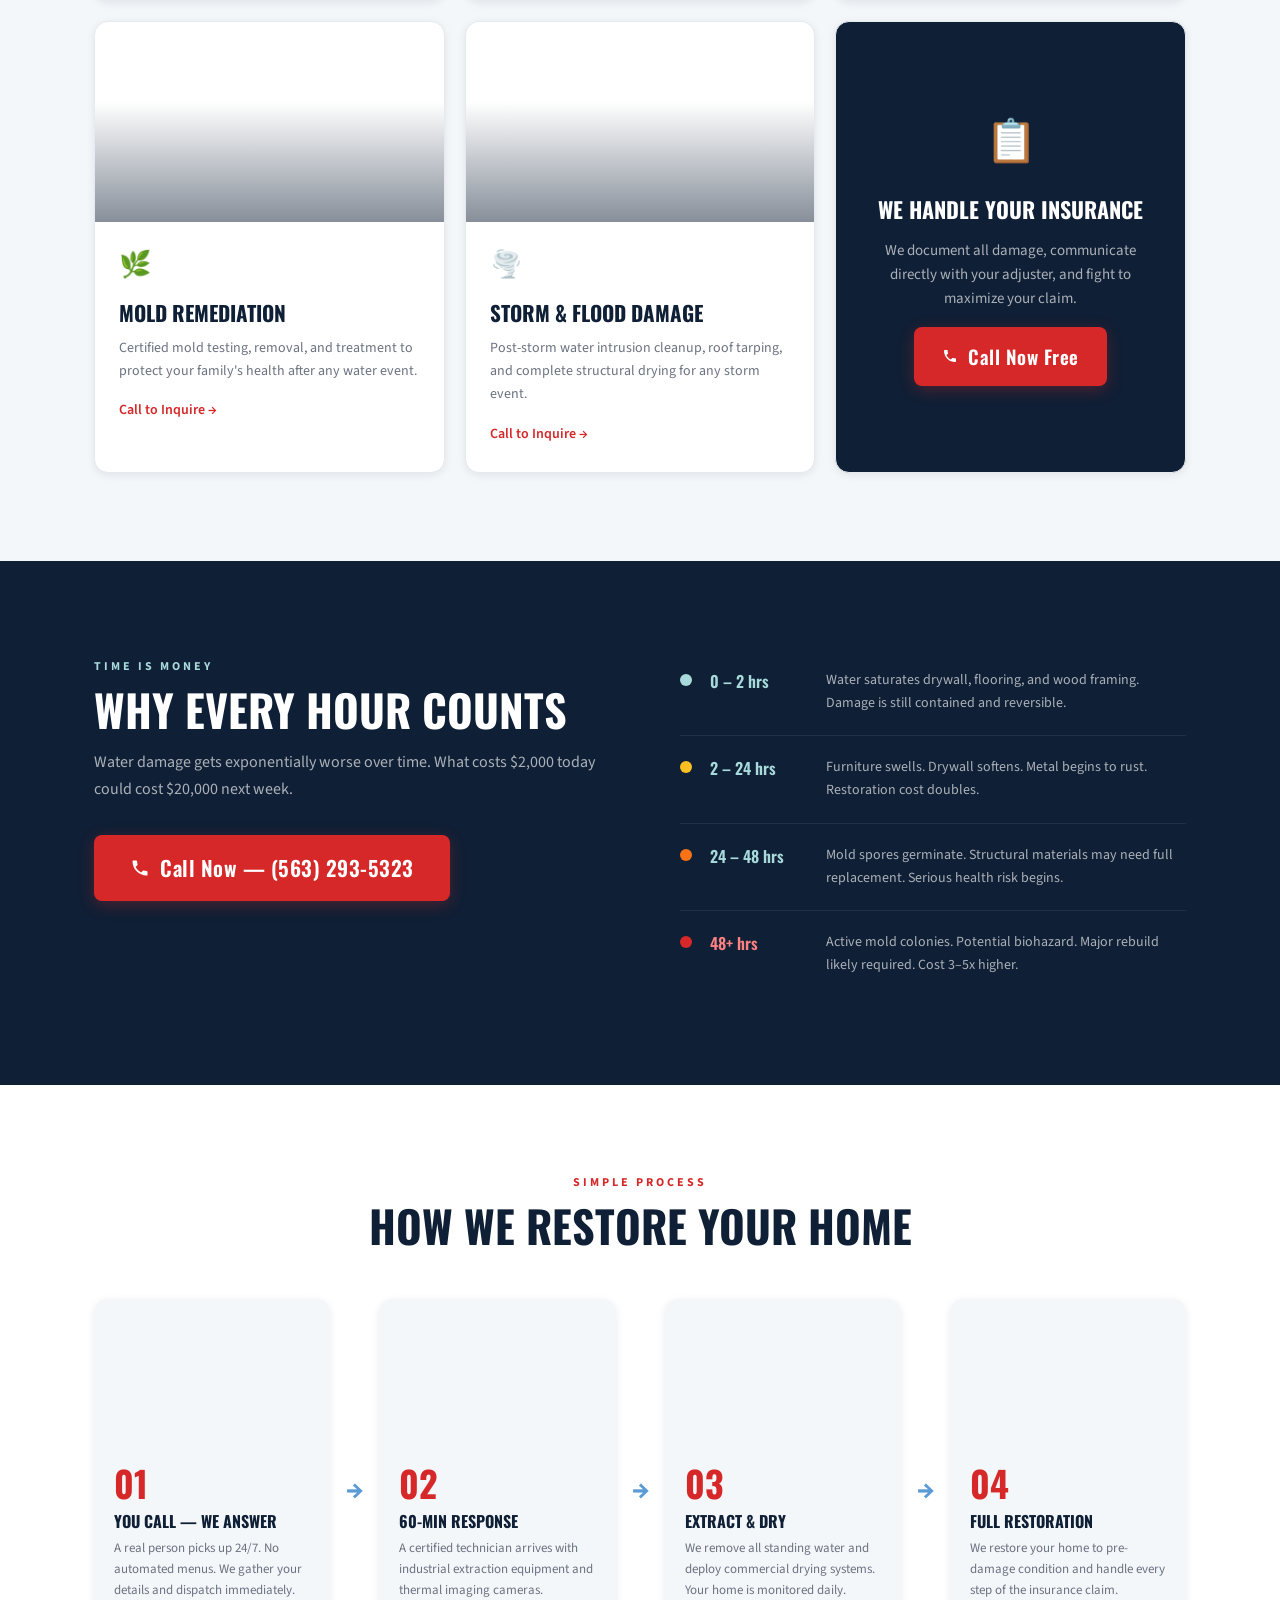
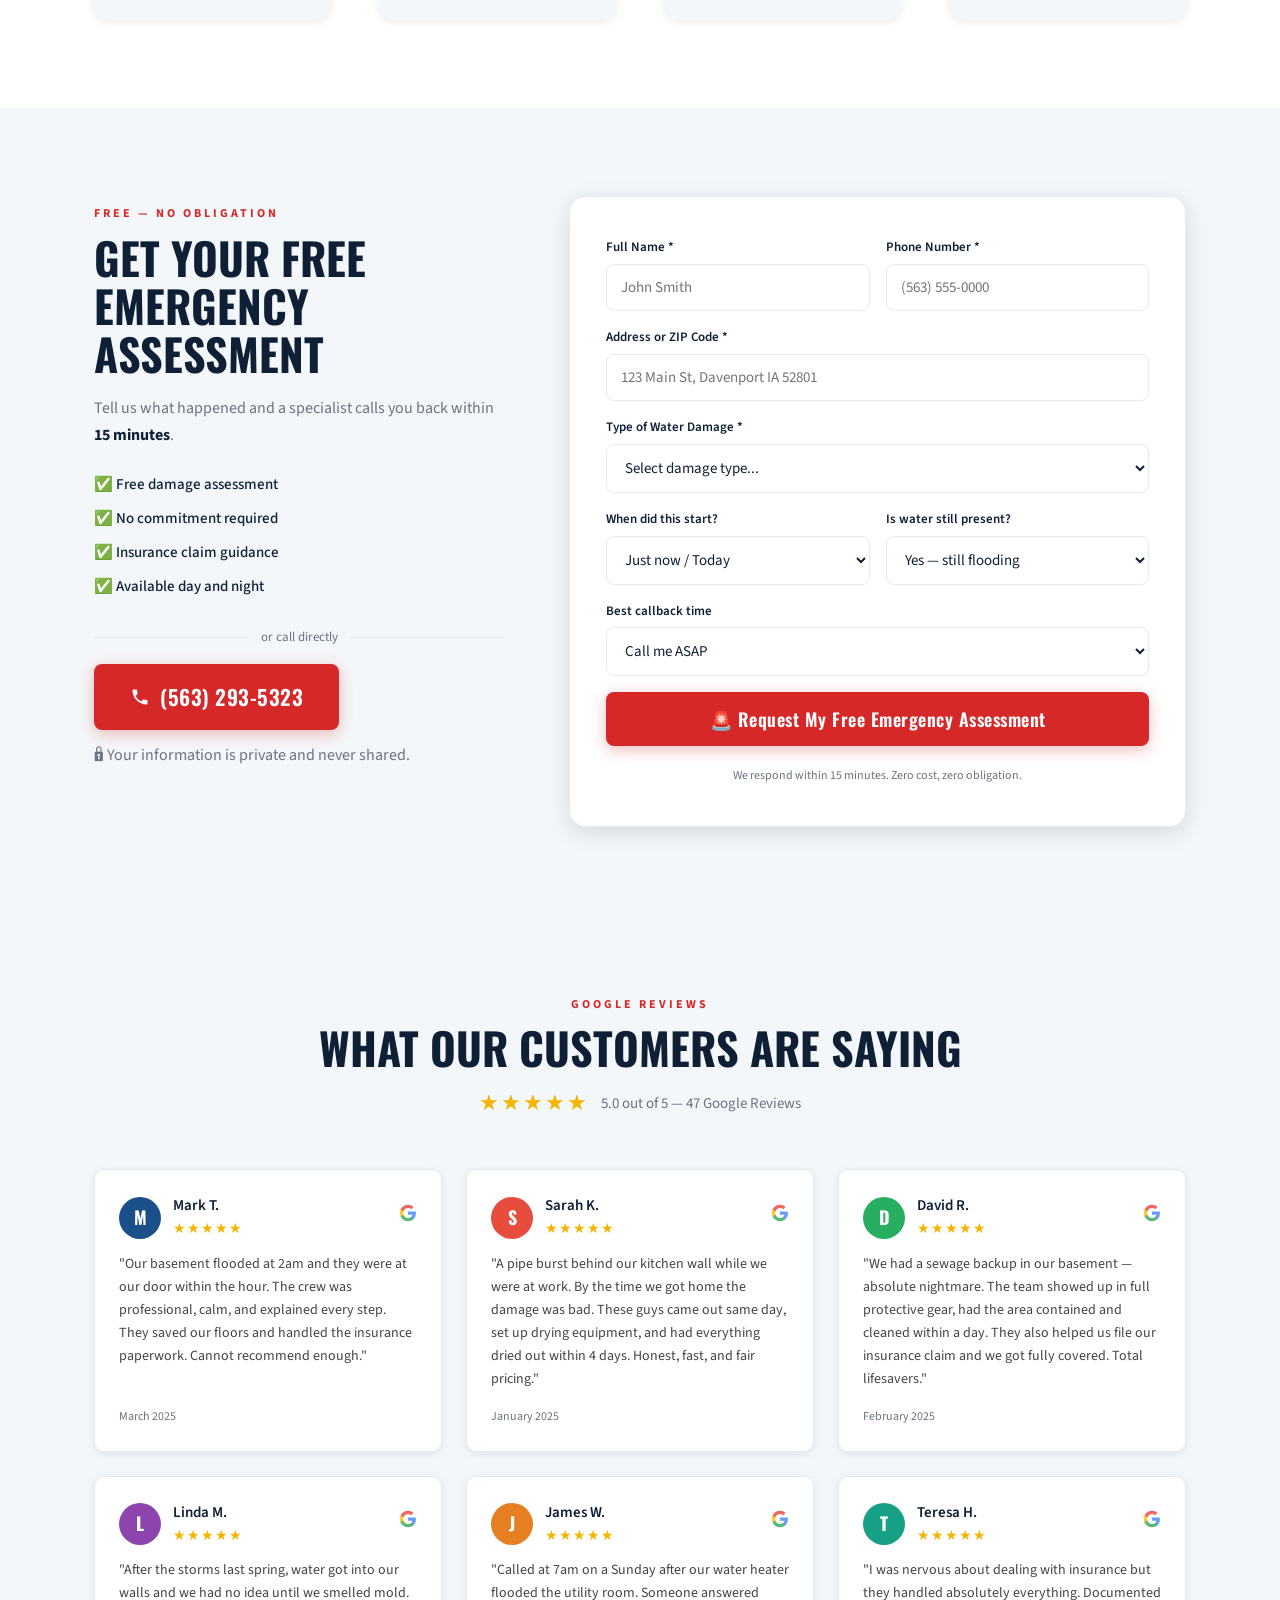
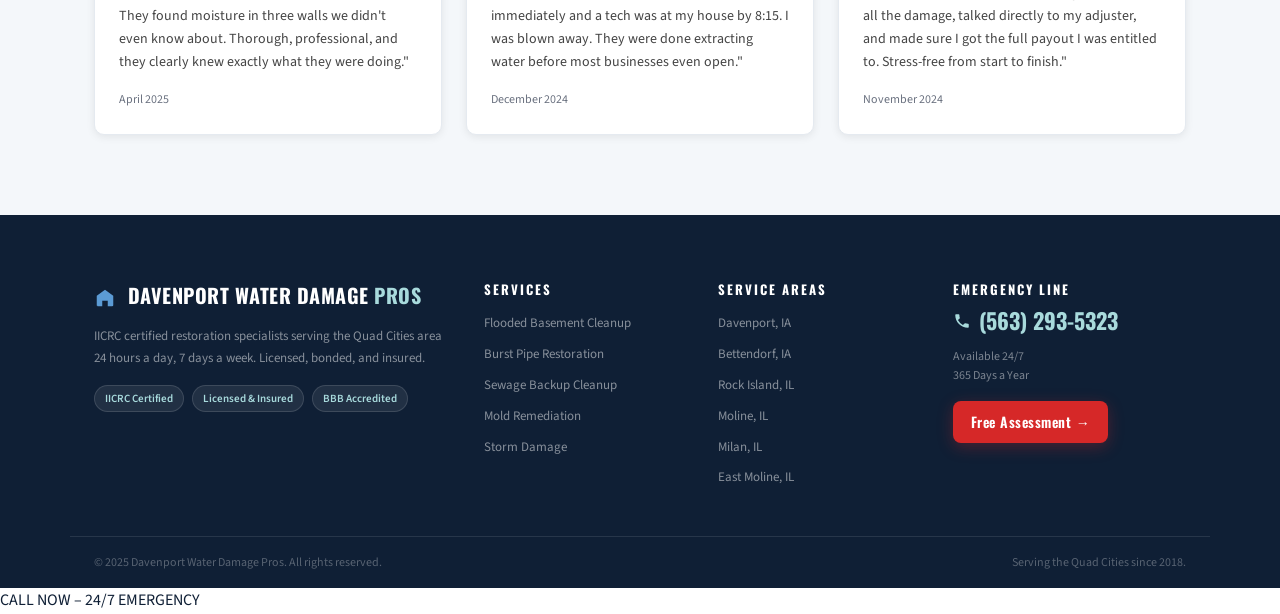
==== commit d336d0da: "renamed files correctly" ====
--- a/website/index.html
+++ b/website/index.html
@@ -7,8 +7,8 @@
   <title>Emergency Water Damage Restoration Davenport IA | 24/7 Response</title>
   <link rel="preconnect" href="https://fonts.googleapis.com">
   <link href="https://fonts.googleapis.com/css2?family=Oswald:wght@400;600;700&family=Source+Sans+3:wght@400;500;600&display=swap" rel="stylesheet">
-  <link rel="icon" type="image/svg+xml" href="favicon.svg"/>
-  <link rel="apple-touch-icon" href="favicon.svg"/>
+  <link rel="icon" type="image/png" href="logo.png"/>
+  <link rel="apple-touch-icon" href="logo.png"/>
   <link rel="stylesheet" href="styles.css"/>
 </head>
 <body>
@@ -26,7 +26,7 @@
   <header class="site-header">
     <div class="header-inner container">
       <a href="index.html" class="logo">
-        <div class="logo-icon-wrap"><svg width="38" height="38" viewBox="0 0 24 24" fill="none" xmlns="http://www.w3.org/2000/svg"><path d="M3 9.5L12 3L21 9.5V20C21 20.55 20.55 21 20 21H15V15H9V21H4C3.45 21 3 20.55 3 20V9.5Z" fill="#1B4F8A" stroke="#1B4F8A" stroke-width="1"/><path d="M9 14C9 14 9.5 12 12 12C14.5 12 15 14 15 14" stroke="#5B9BD5" stroke-width="1.5" stroke-linecap="round"/><path d="M10 17C10 17 10.5 15.5 12 15.5C13.5 15.5 14 17 14 17" stroke="#A8DADC" stroke-width="1.5" stroke-linecap="round"/></svg></div>
+        <img src="logo.png" alt="Davenport Water Damage Help" class="logo-img"/>
         <div>
           <div class="logo-name">Davenport Water Damage <span>Pros</span></div>
           <div class="logo-tagline">Licensed & Certified Restoration</div>
@@ -106,7 +106,7 @@
       <div class="services-grid">
 
         <a href="basement.html" class="service-card">
-          <div class="service-img" style="background-image:url('https://images.unsplash.com/photo-1584466977773-e625c37cdd50?w=600&auto=format&fit=crop')">
+          <div class="service-img" style="background-image:url('https://images.pexels.com/photos/1oc3d49031/pexels-photo-1oc3d49031.jpeg?auto=compress&cs=tinysrgb&w=600')">
             <div class="service-img-overlay"></div>
             <div class="service-badge">Most Common</div>
           </div>
@@ -119,7 +119,7 @@
         </a>
 
         <a href="burst-pipe.html" class="service-card">
-          <div class="service-img" style="background-image:url('https://images.unsplash.com/photo-1585771724684-38269d6639fd?w=600&auto=format&fit=crop')">
+          <div class="service-img" style="background-image:url('https://images.pexels.com/photos/15206136/pexels-photo-15206136.jpeg?auto=compress&cs=tinysrgb&w=600')">
             <div class="service-img-overlay"></div>
           </div>
           <div class="service-body">
@@ -131,7 +131,7 @@
         </a>
 
         <a href="sewage.html" class="service-card">
-          <div class="service-img" style="background-image:url('https://images.unsplash.com/photo-1563453392212-326f5e854473?w=600&auto=format&fit=crop')">
+          <div class="service-img" style="background-image:url('https://images.pexels.com/photos/6238297/pexels-photo-6238297.jpeg?auto=compress&cs=tinysrgb&w=600')">
             <div class="service-img-overlay"></div>
             <div class="service-badge urgent">Biohazard</div>
           </div>
@@ -144,7 +144,7 @@
         </a>
 
         <div class="service-card">
-          <div class="service-img" style="background-image:url('https://images.unsplash.com/photo-1572981779307-38b8cabb2407?w=600&auto=format&fit=crop')">
+          <div class="service-img" style="background-image:url('https://images.pexels.com/photos/7506161/pexels-photo-7506161.jpeg?auto=compress&cs=tinysrgb&w=600')">
             <div class="service-img-overlay"></div>
           </div>
           <div class="service-body">
@@ -156,7 +156,7 @@
         </div>
 
         <div class="service-card">
-          <div class="service-img" style="background-image:url('https://images.unsplash.com/photo-1510511459019-5dda7724fd87?w=600&auto=format&fit=crop')">
+          <div class="service-img" style="background-image:url('https://images.pexels.com/photos/28447806/pexels-photo-28447806.jpeg?auto=compress&cs=tinysrgb&w=600')">
             <div class="service-img-overlay"></div>
           </div>
           <div class="service-body">
@@ -229,7 +229,7 @@
       </div>
       <div class="process-grid">
         <div class="process-step">
-          <div class="process-img" style="background-image:url('https://images.unsplash.com/photo-1573497019940-1c28c88b4f3e?w=400&auto=format&fit=crop')"></div>
+          <div class="process-img" style="background-image:url('https://images.pexels.com/photos/7658369/pexels-photo-7658369.jpeg?auto=compress&cs=tinysrgb&w=400')"></div>
           <div class="process-num">01</div>
           <h4>You Call — We Answer</h4>
           <p>A real person picks up 24/7. No automated menus. We gather your details and dispatch immediately.</p>
--- a/website/styles.css
+++ b/website/styles.css
@@ -69,6 +69,7 @@
 }
 .logo { display: flex; align-items: center; gap: 12px; }
 .logo-icon-wrap { display: flex; align-items: center; justify-content: center; width: 44px; height: 44px; background: var(--off-white); border-radius: 10px; border: 1.5px solid var(--gray-light); flex-shrink: 0; }
+.logo-img { height: 52px; width: auto; object-fit: contain; flex-shrink: 0; }
 .logo-name {
   font-family: var(--font-display);
   font-size: 20px; font-weight: 700;
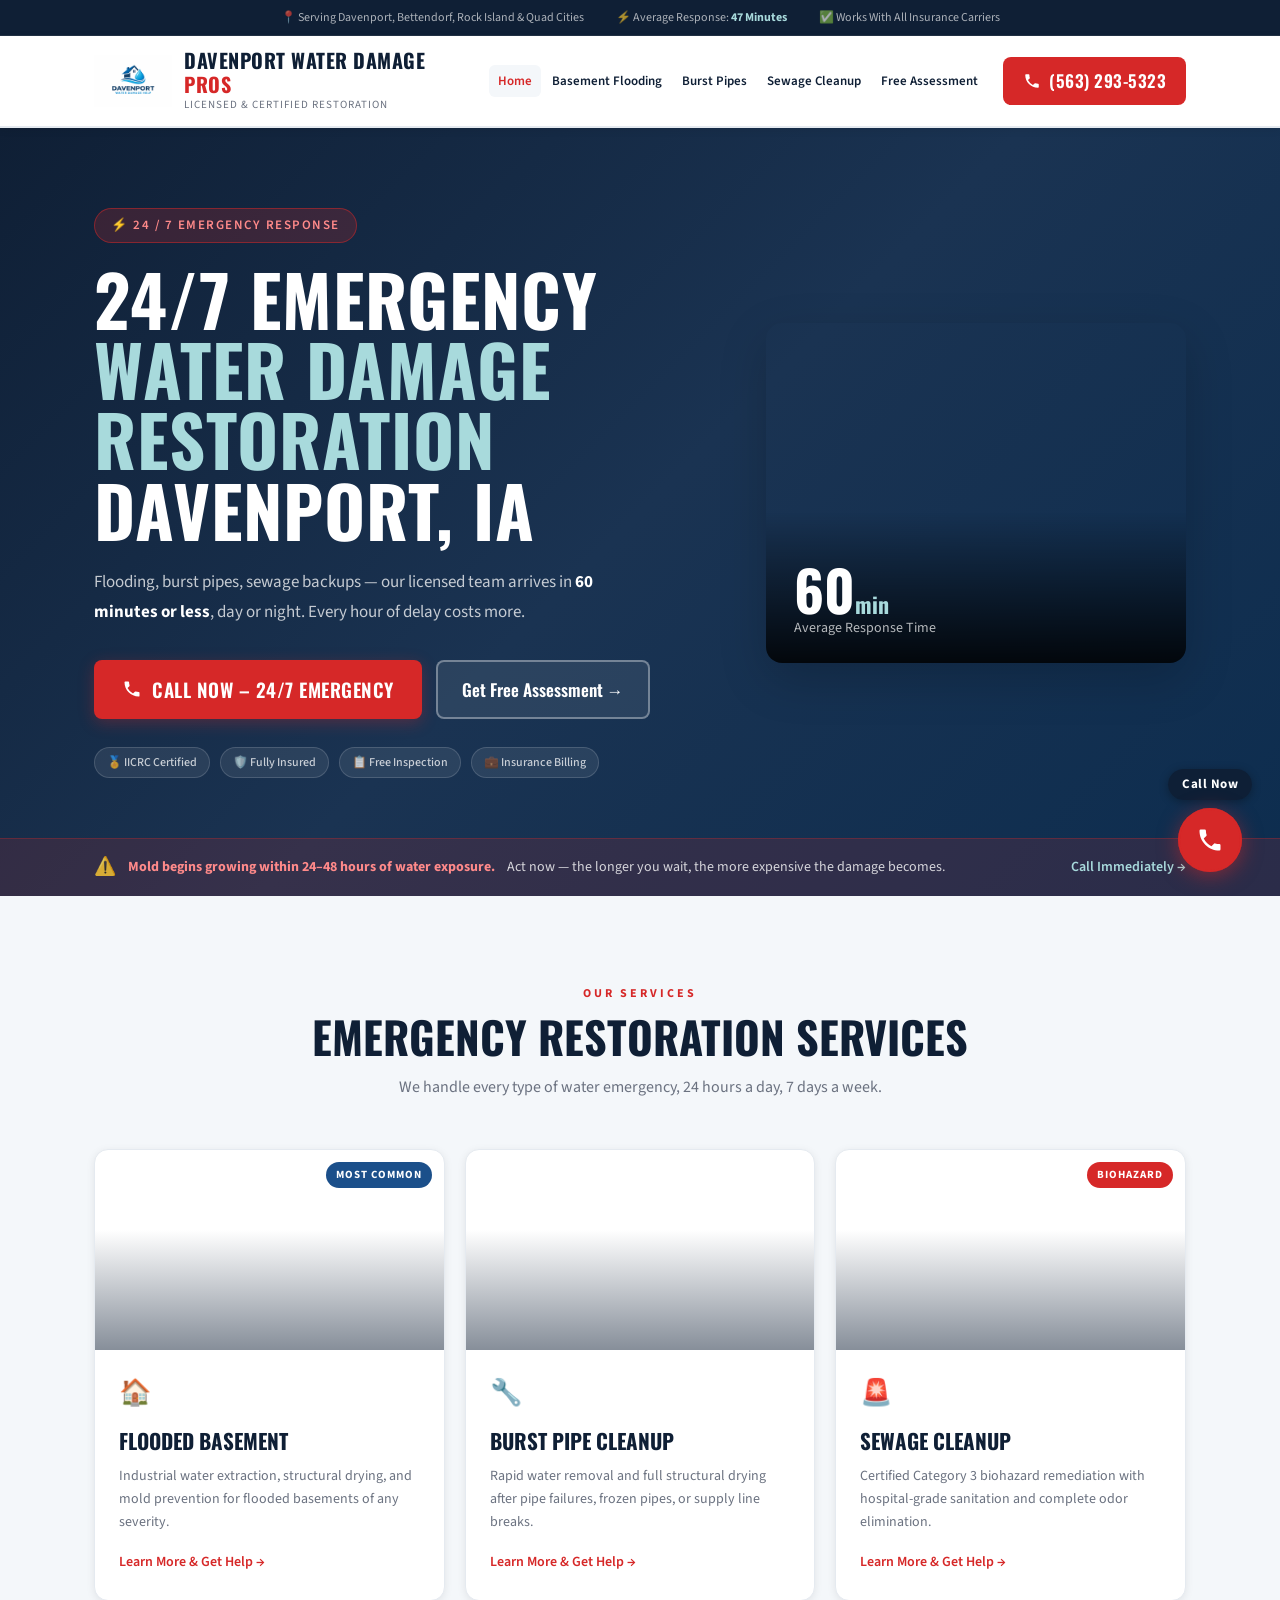
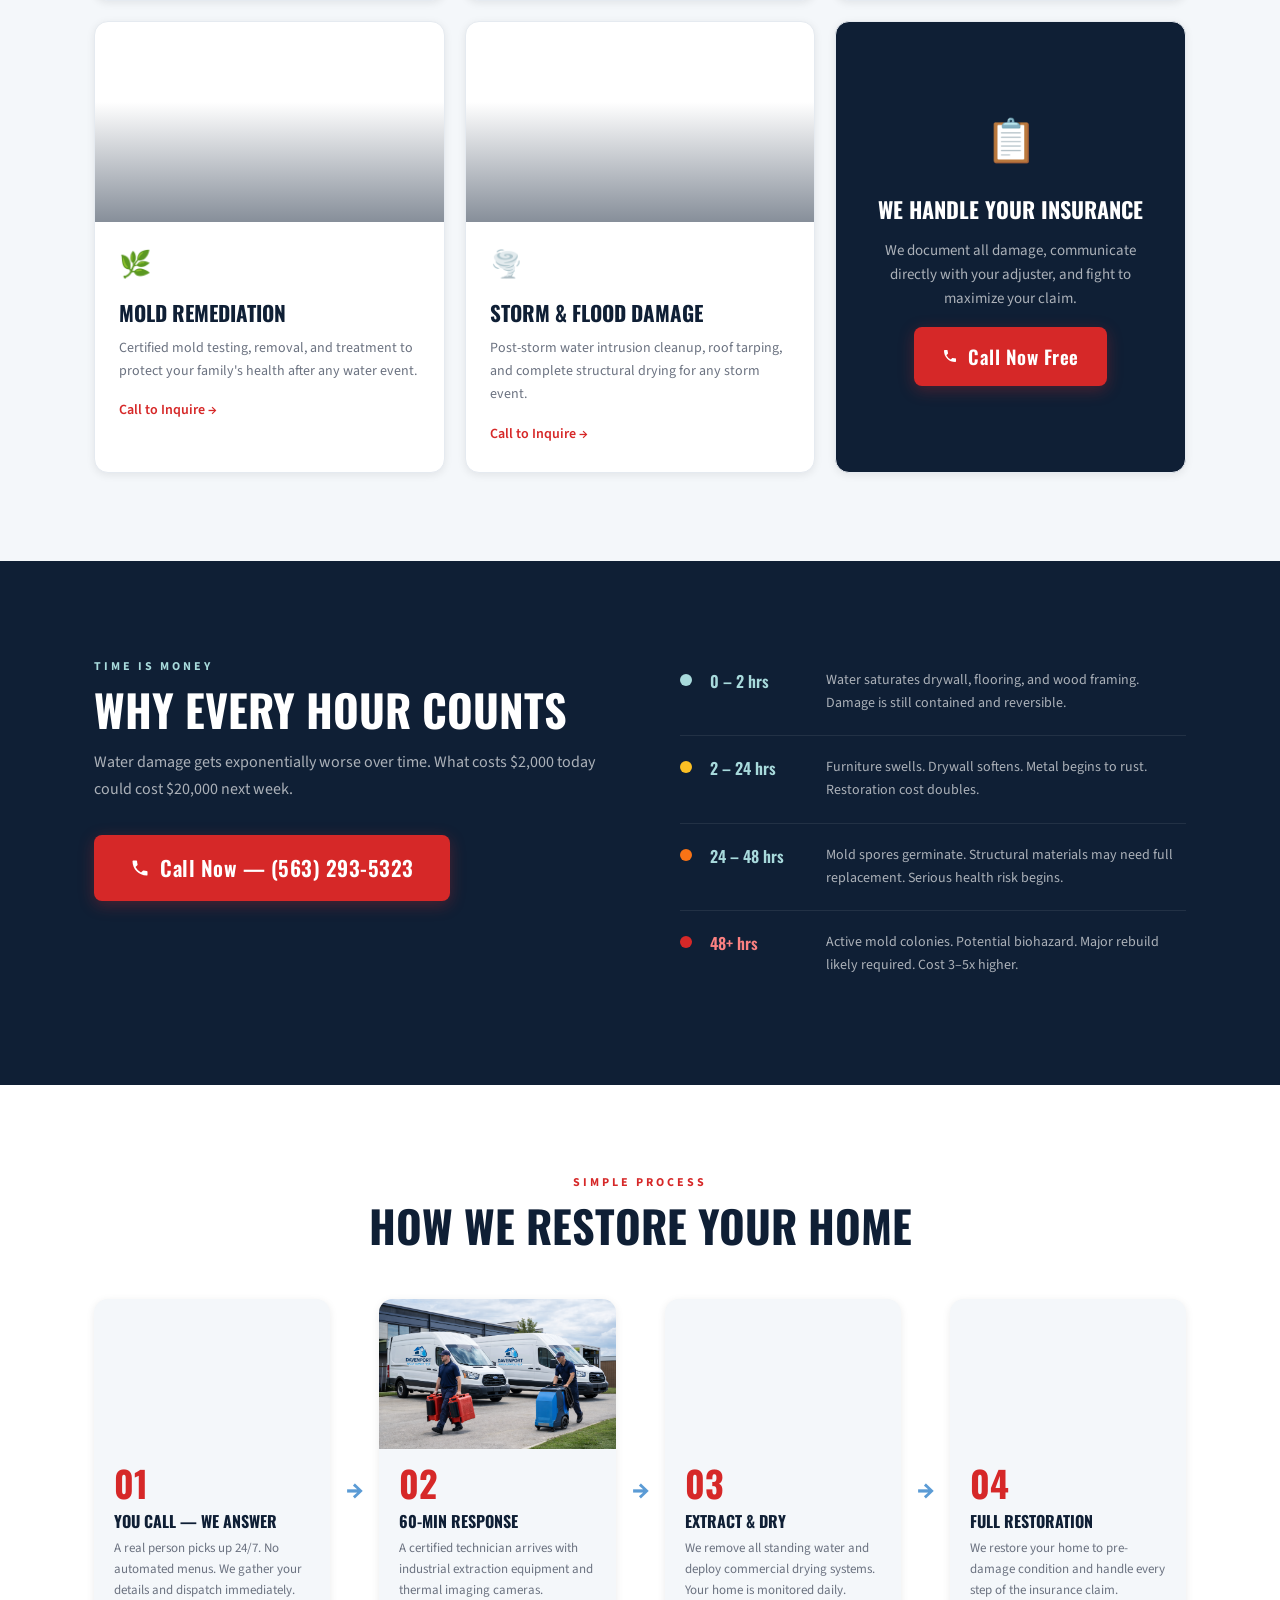
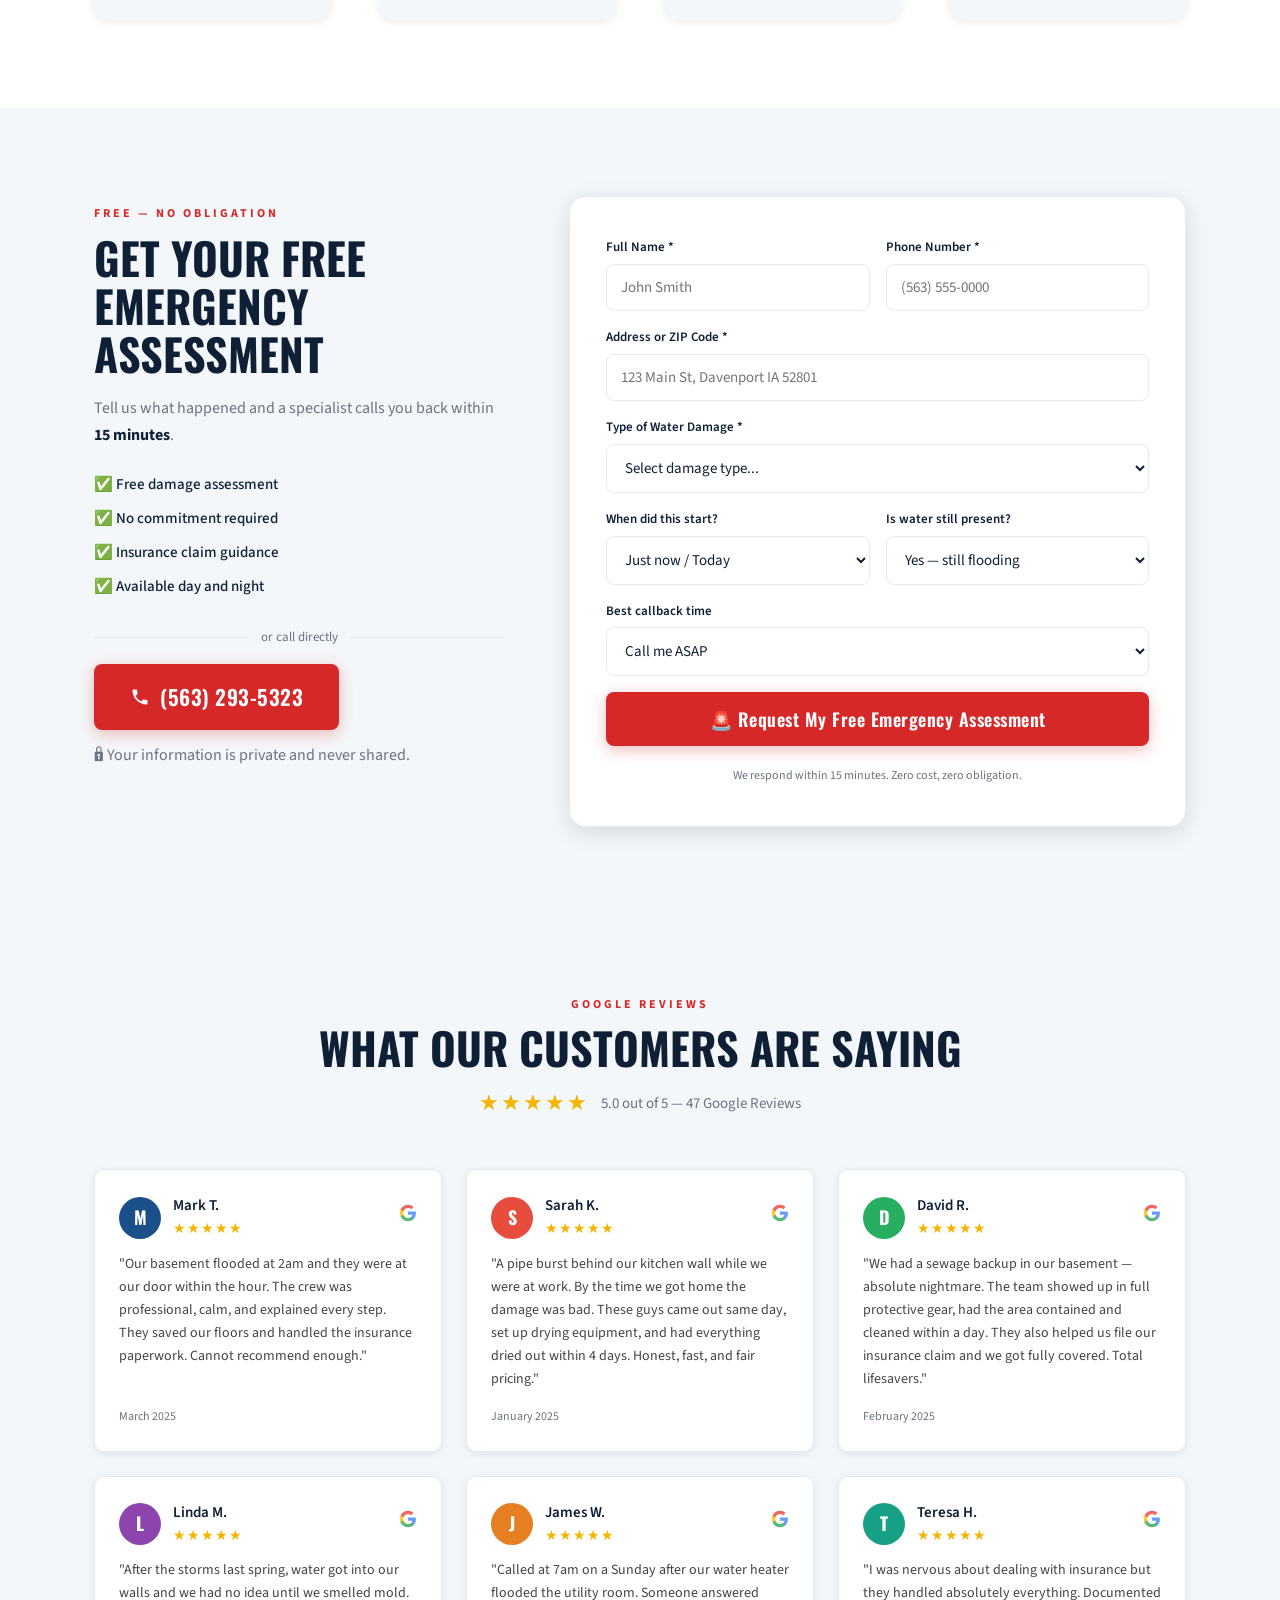
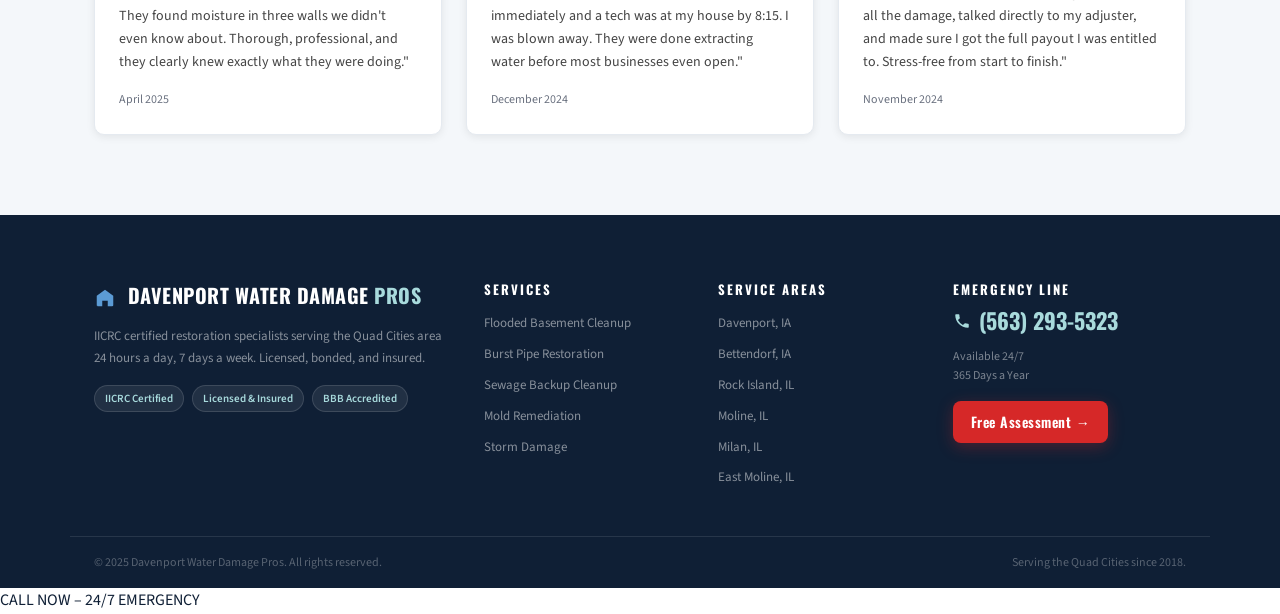
==== commit df0292b9: "updated all photos" ====
--- a/website/index.html
+++ b/website/index.html
@@ -106,7 +106,7 @@
       <div class="services-grid">
 
         <a href="basement.html" class="service-card">
-          <div class="service-img" style="background-image:url('https://images.pexels.com/photos/1oc3d49031/pexels-photo-1oc3d49031.jpeg?auto=compress&cs=tinysrgb&w=600')">
+          <div class="service-img" style="background-image:url('https://lookaside.fbsbx.com/lookaside/crawler/media/?media_id=1511296327672344')">
             <div class="service-img-overlay"></div>
             <div class="service-badge">Most Common</div>
           </div>
@@ -131,7 +131,7 @@
         </a>
 
         <a href="sewage.html" class="service-card">
-          <div class="service-img" style="background-image:url('https://images.pexels.com/photos/6238297/pexels-photo-6238297.jpeg?auto=compress&cs=tinysrgb&w=600')">
+          <div class="service-img" style="background-image:url('https://idealresponse.ca/wp-content/uploads/2025/10/Understanding-Sewage-Cleanup-Costs-and-Why-Professional-Help-Is-Worth-It.png')">
             <div class="service-img-overlay"></div>
             <div class="service-badge urgent">Biohazard</div>
           </div>
@@ -236,7 +236,7 @@
         </div>
         <div class="process-arrow">→</div>
         <div class="process-step">
-          <div class="process-img" style="background-image:url('https://images.unsplash.com/photo-1504307651254-35680f356dfd?w=400&auto=format&fit=crop')"></div>
+          <div class="process-img" style="background-image:url('van.png'); background-size:cover; background-position:center;"></div>
           <div class="process-num">02</div>
           <h4>60-Min Response</h4>
           <p>A certified technician arrives with industrial extraction equipment and thermal imaging cameras.</p>
@@ -250,7 +250,7 @@
         </div>
         <div class="process-arrow">→</div>
         <div class="process-step">
-          <div class="process-img" style="background-image:url('https://images.unsplash.com/photo-1581578731548-c64695cc6952?w=400&auto=format&fit=crop')"></div>
+          <div class="process-img" style="background-image:url('https://berqwp-cdn.sfo3.cdn.digitaloceanspaces.com/cache/lvhomeservice.com/wp-content/uploads/2024/08/water-damage-restoration-LV-Home-service-1024x768-jpg.webp?bwp'); background-size:cover; background-position:center;"></div>
           <div class="process-num">04</div>
           <h4>Full Restoration</h4>
           <p>We restore your home to pre-damage condition and handle every step of the insurance claim.</p>
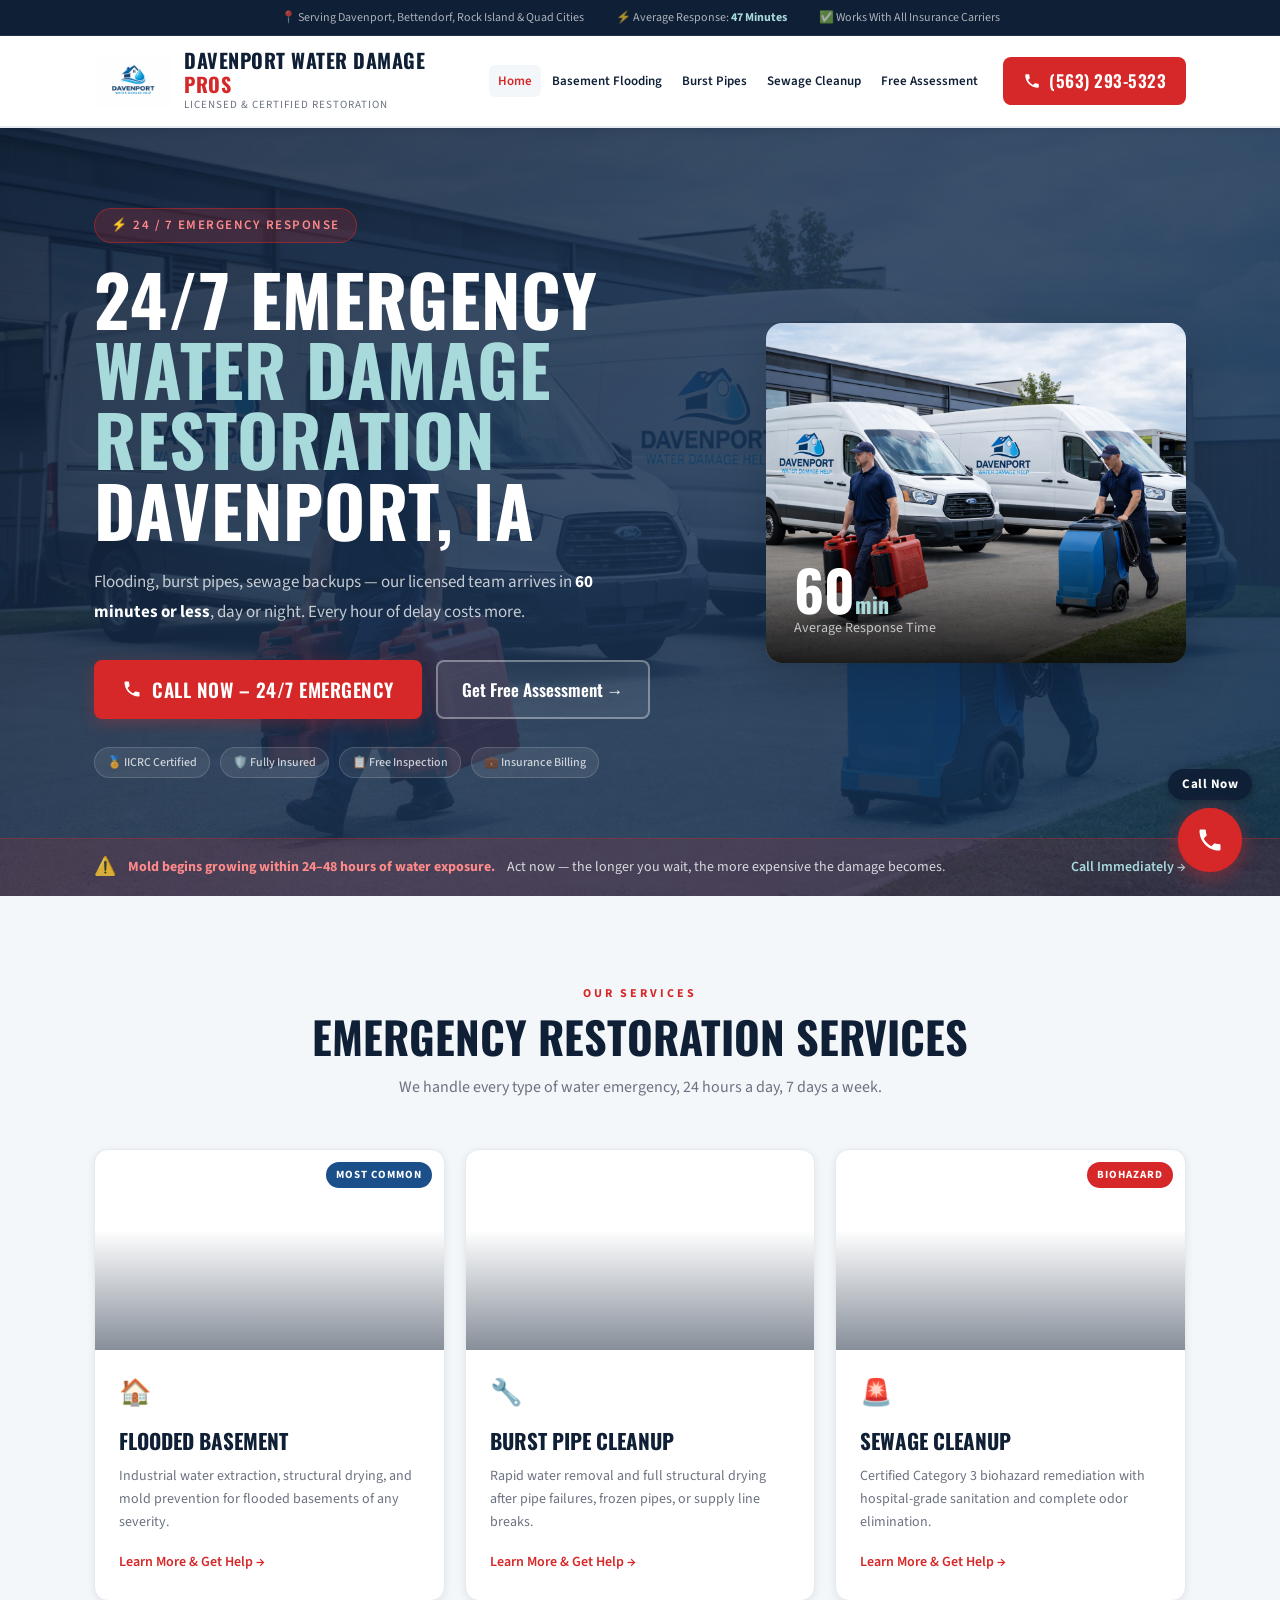
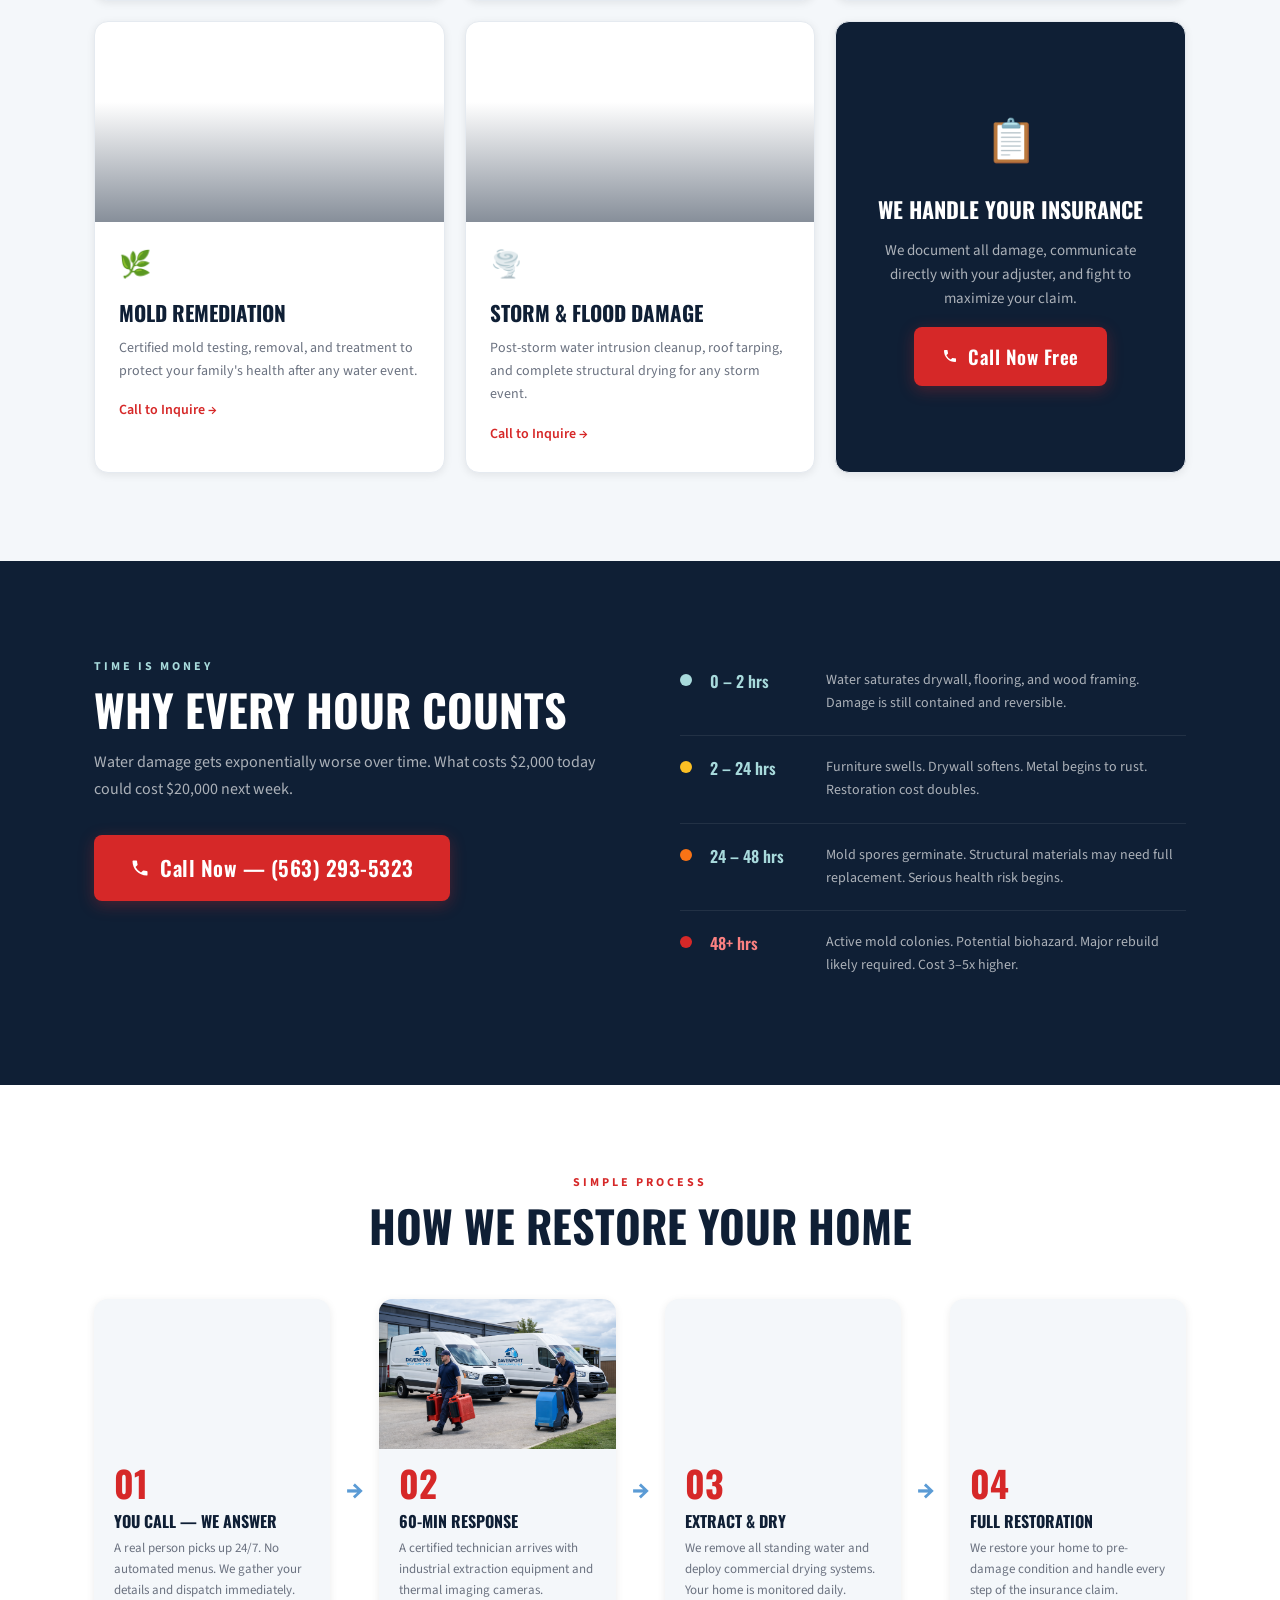
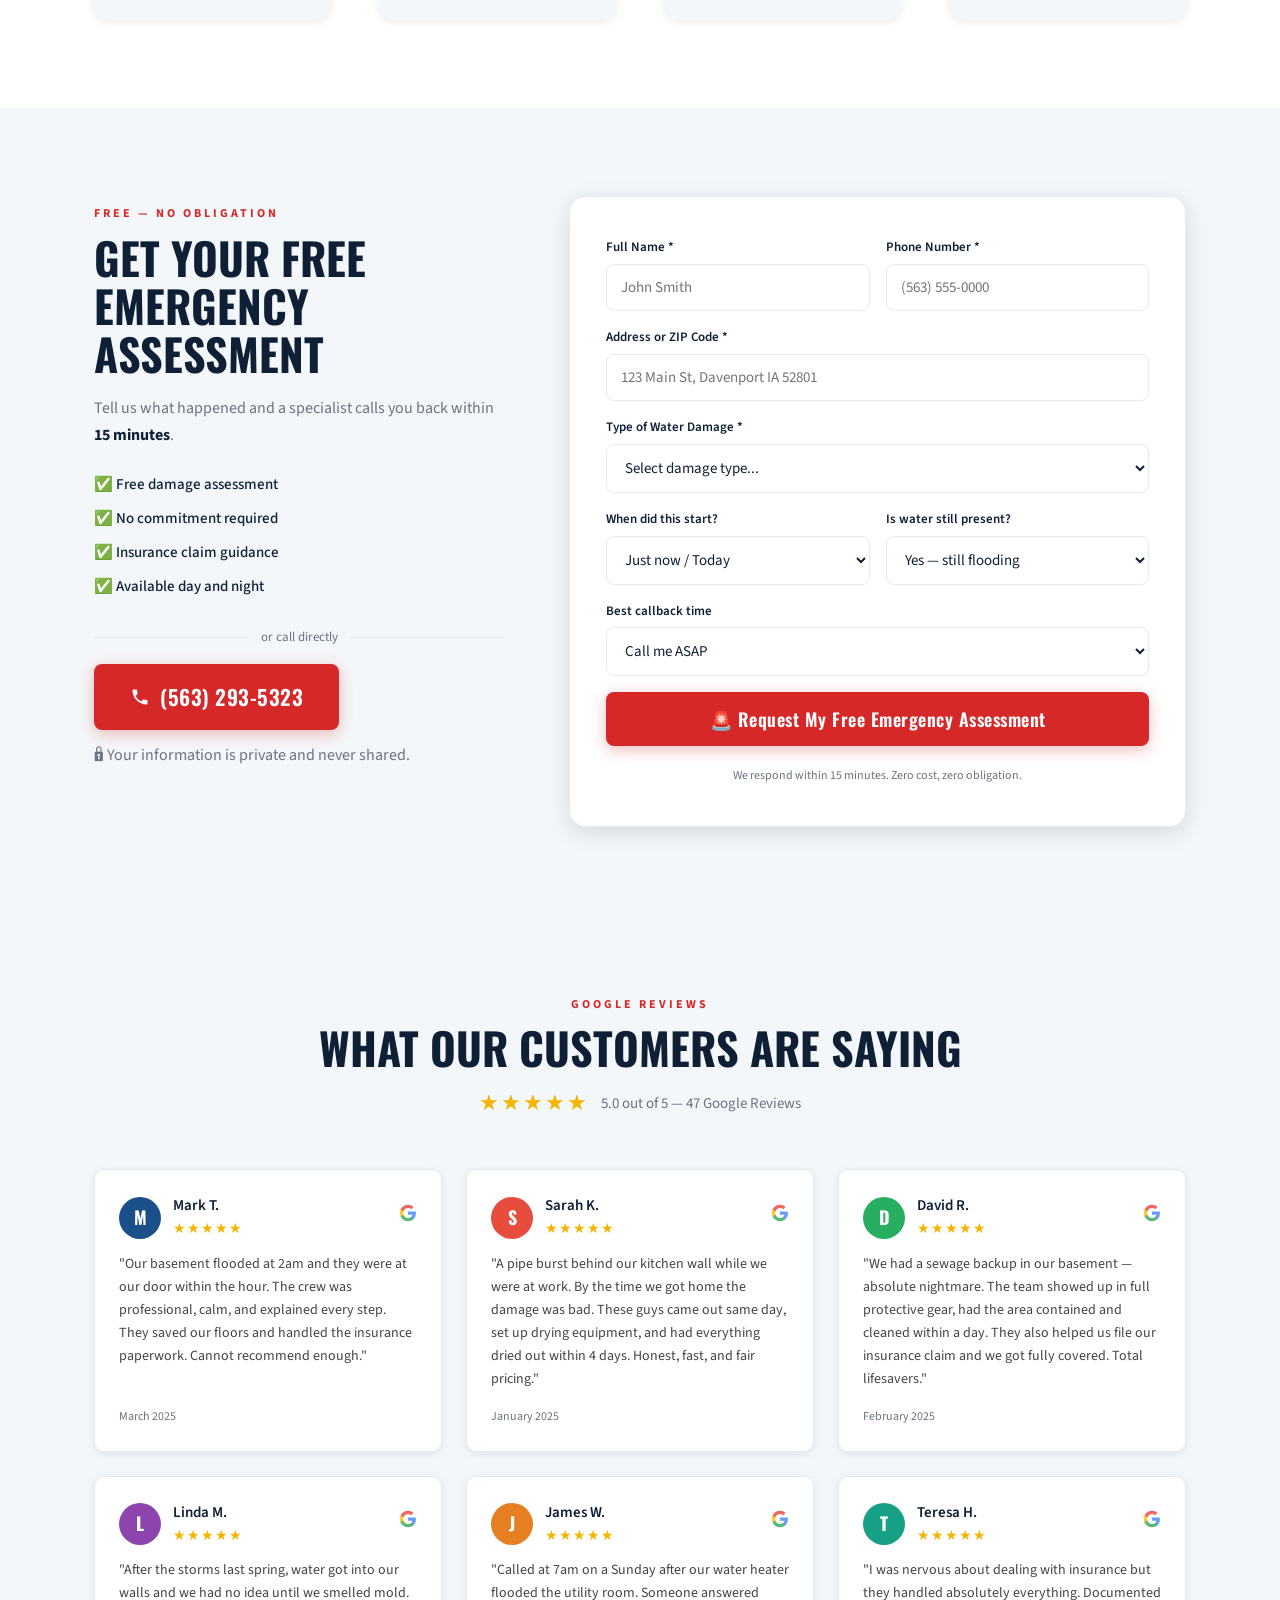
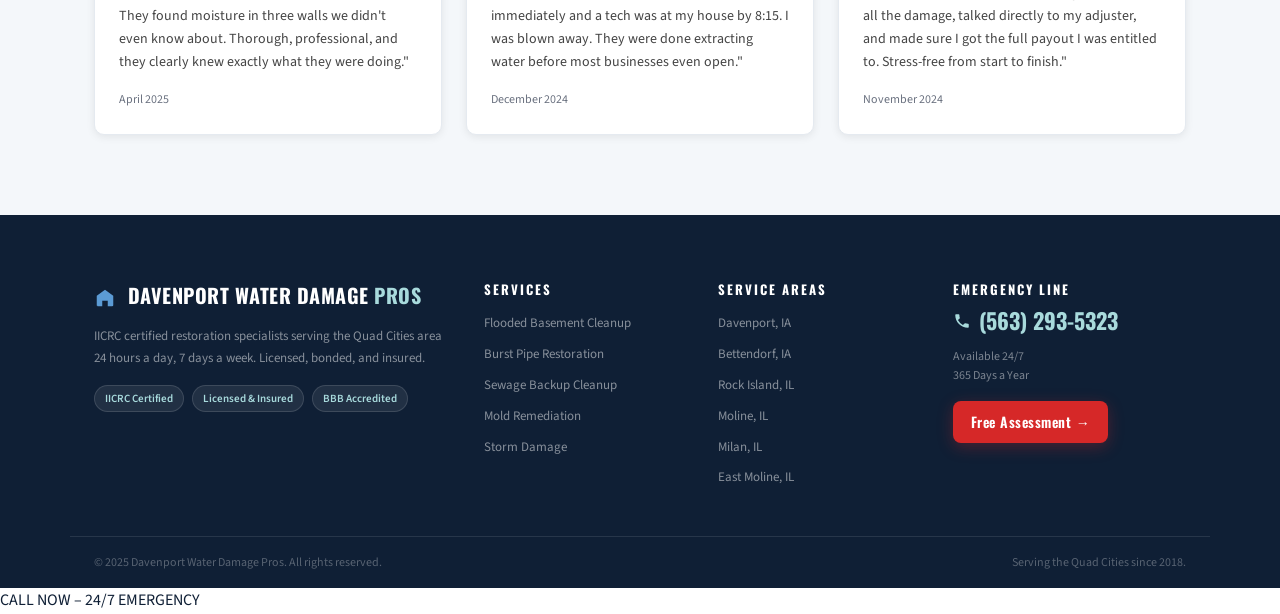
==== commit a08e398a: "update styles" ====
--- a/website/index.html
+++ b/website/index.html
@@ -76,7 +76,7 @@
       </div>
       <div class="hero-right">
         <div class="hero-card">
-          <div class="hero-card-img" style="background-image:url('https://images.unsplash.com/photo-1504307651254-35680f356dfd?w=600&auto=format&fit=crop')"></div>
+          <div class="hero-card-img" style="background-image:url('van.png'); background-size:cover; background-position:center;"></div>
           <div class="hero-card-stat">
             <div class="stat-num">60<span>min</span></div>
             <div class="stat-label">Average Response Time</div>
@@ -106,7 +106,7 @@
       <div class="services-grid">
 
         <a href="basement.html" class="service-card">
-          <div class="service-img" style="background-image:url('https://lookaside.fbsbx.com/lookaside/crawler/media/?media_id=1511296327672344')">
+          <div class="service-img" style="background-image:url('https://media.greenmatters.com/brand-img/mWL_lPuZ9/0x0/flooded-basement-1671804786181.jpg')">
             <div class="service-img-overlay"></div>
             <div class="service-badge">Most Common</div>
           </div>
@@ -243,7 +243,7 @@
         </div>
         <div class="process-arrow">→</div>
         <div class="process-step">
-          <div class="process-img" style="background-image:url('https://images.unsplash.com/photo-1558618666-fcd25c85cd64?w=400&auto=format&fit=crop')"></div>
+          <div class="process-img" style="background-image:url('https://i.ytimg.com/vi/uG87B-hGg7U/maxresdefault.jpg'); background-size:cover; background-position:center;"></div>
           <div class="process-num">03</div>
           <h4>Extract & Dry</h4>
           <p>We remove all standing water and deploy commercial drying systems. Your home is monitored daily.</p>
--- a/website/styles.css
+++ b/website/styles.css
@@ -132,9 +132,8 @@
 }
 .hero-image-overlay {
   position: absolute; inset: 0;
-  background:
-    url('https://images.unsplash.com/photo-1558618666-fcd25c85cd64?w=1400&auto=format&fit=crop') center/cover no-repeat;
-  opacity: 0.07;
+  background: url('van.png') center/cover no-repeat;
+  opacity: 0.15;
 }
 .hero-content {
   position: relative; z-index: 1;
